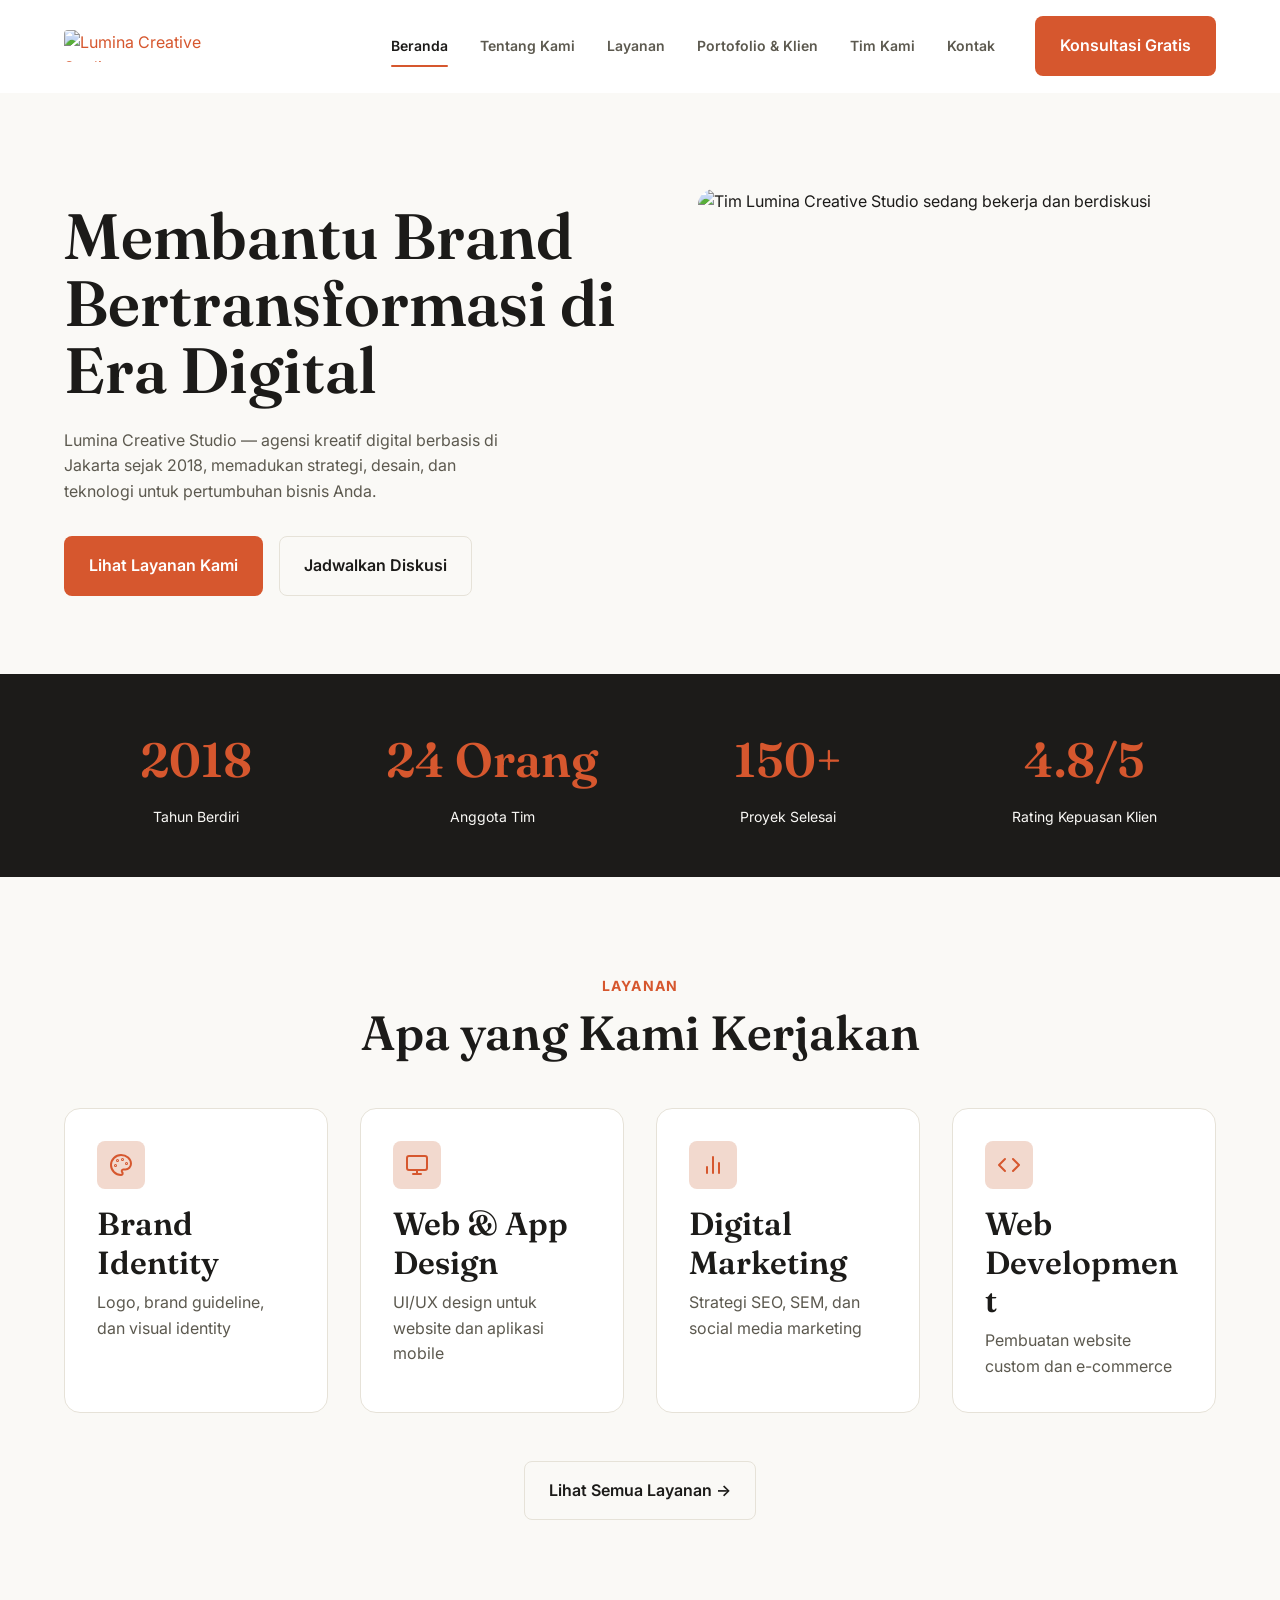
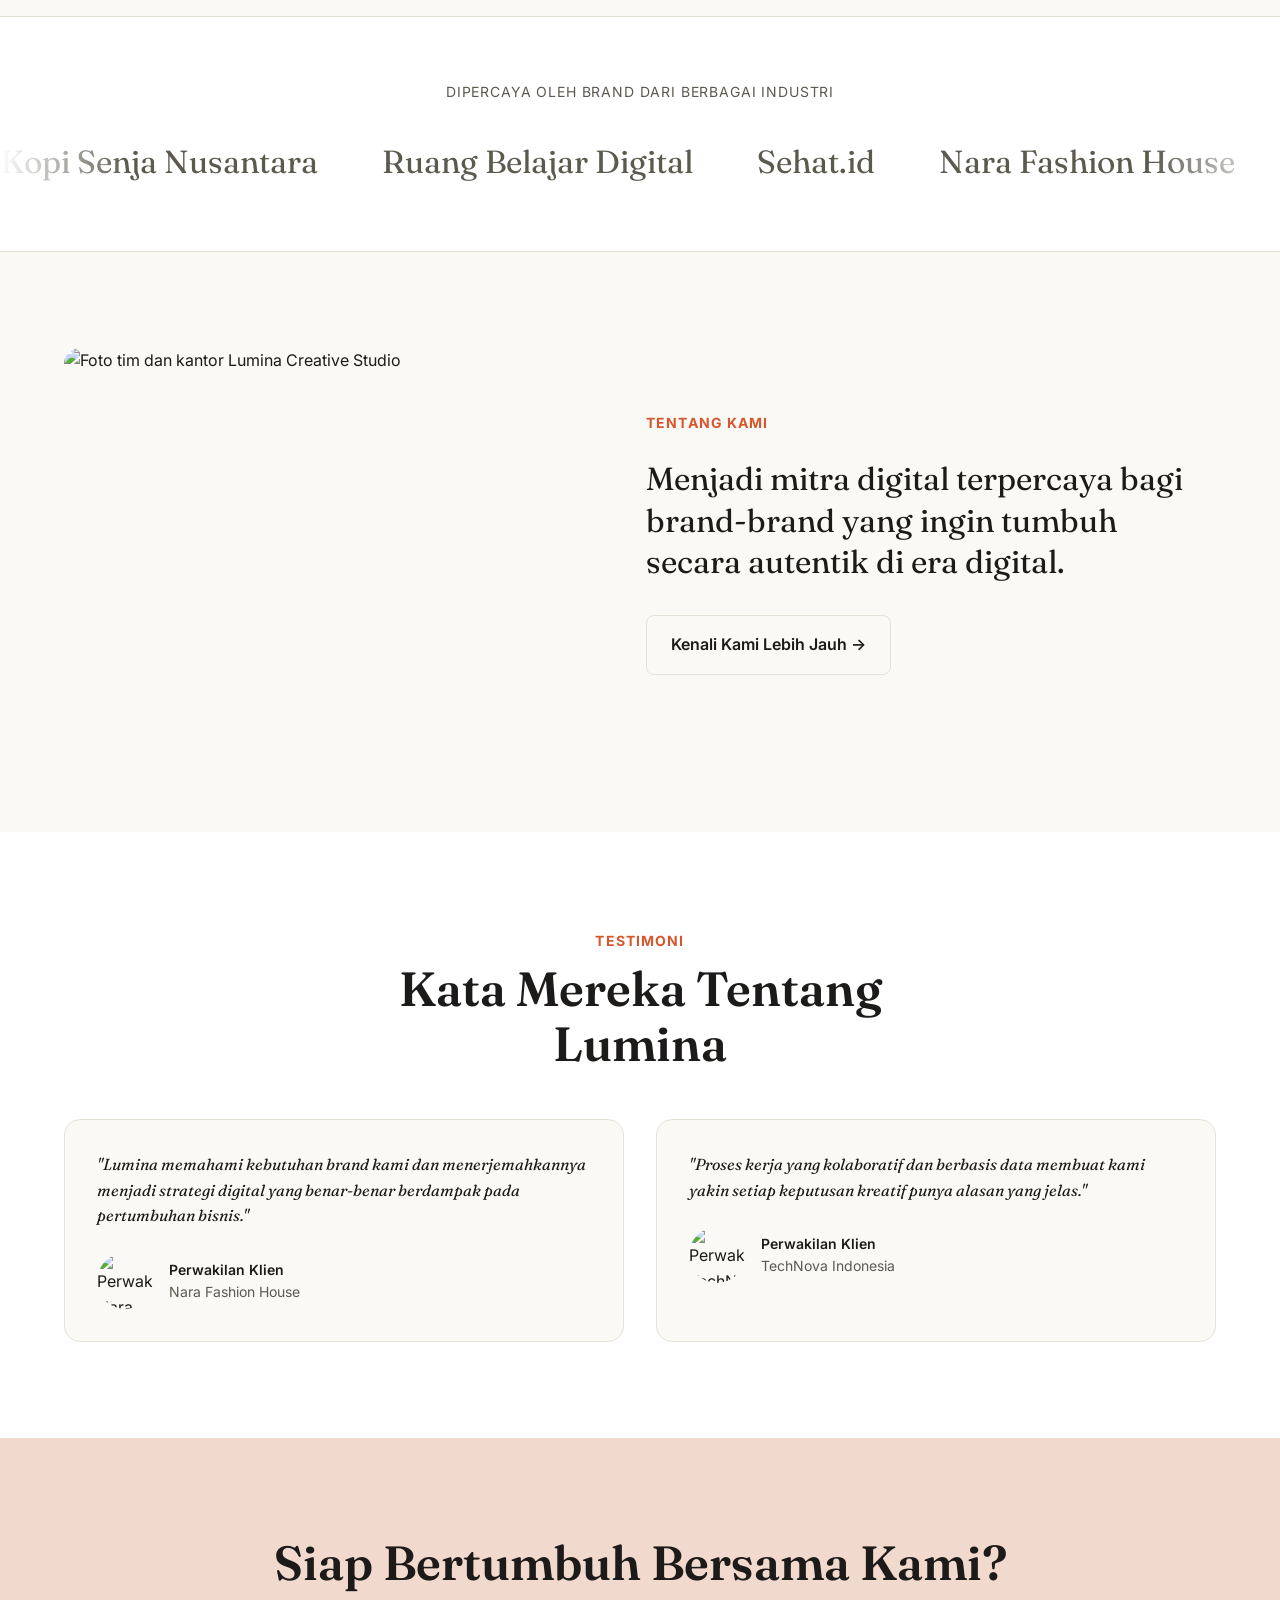
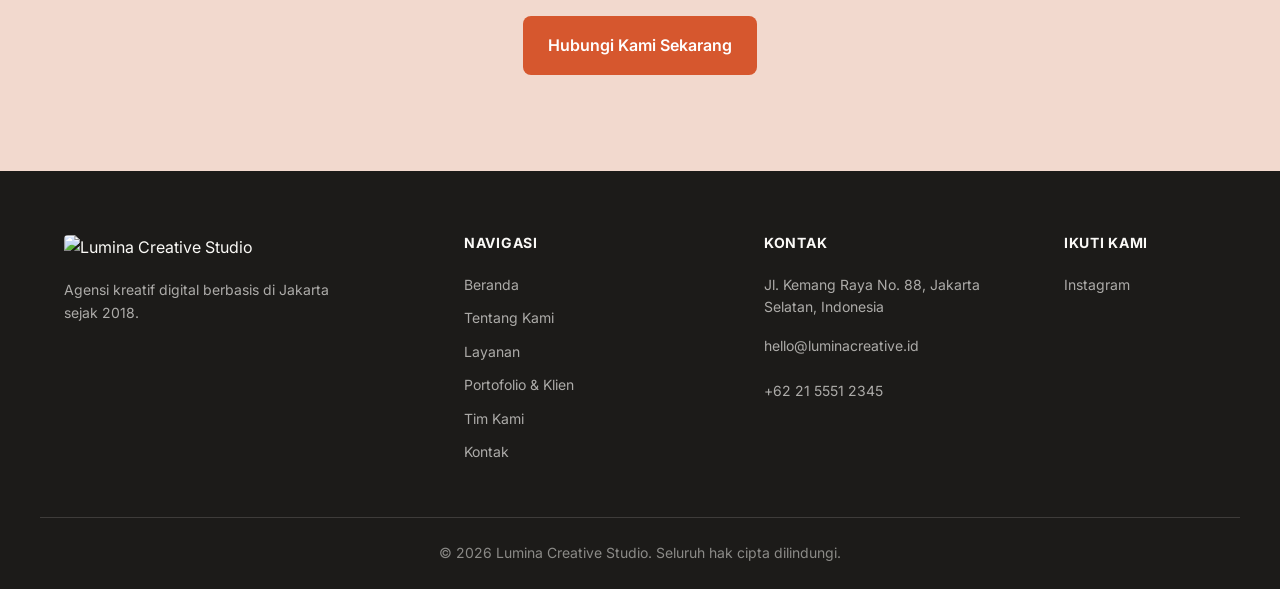
==== index.html @ 1ef1bc72 "feat: setup struktur project & foundation styling - Buat kerangka folder & file kosong sesuai spesif" ====
<!doctype html>
<html lang="id">
  <head>
    <meta charset="UTF-8" />
    <meta name="viewport" content="width=device-width, initial-scale=1.0" />
    <title>Lumina Creative Studio — Beranda</title>
    <meta
      name="description"
      content="Lumina Creative Studio — agensi kreatif digital berbasis di Jakarta sejak 2018, memadukan strategi, desain, dan teknologi untuk pertumbuhan bisnis Anda."
    />

    <!-- Open Graph untuk share sosial media -->
    <meta property="og:title" content="Lumina Creative Studio" />
    <meta
      property="og:description"
      content="Agensi kreatif digital berbasis di Jakarta sejak 2018."
    />
    <meta property="og:image" content="assets/images/og-cover.jpg" />

    <link rel="icon" href="assets/images/favicon.ico" />
    <link rel="preconnect" href="https://fonts.googleapis.com" />
    <link rel="preconnect" href="https://fonts.gstatic.com" crossorigin />
    <link
      href="https://fonts.googleapis.com/css2?family=Fraunces:opsz,wght@9..144,400;9..144,600;9..144,700&family=Inter:wght@400;500;600&display=swap"
      rel="stylesheet"
    />
    <link rel="stylesheet" href="assets/css/reset.css" />
    <link rel="stylesheet" href="assets/css/variables.css" />
    <link rel="stylesheet" href="assets/css/base.css" />
    <link rel="stylesheet" href="assets/css/layout.css" />
    <link rel="stylesheet" href="assets/css/components.css" />
    <link rel="stylesheet" href="assets/css/pages/home.css" />
  </head>
  <body>
    <!-- ============================================================
       1. NAVIGATION BAR
       ============================================================ -->
    <header class="navbar" id="navbar">
      <div class="container navbar__inner">
        <a href="index.html" class="navbar__logo">
          <img
            src="assets/images/logo/logo.svg"
            alt="Lumina Creative Studio"
            width="140"
            height="32"
          />
        </a>

        <button
          class="navbar__toggle"
          id="navToggle"
          aria-label="Buka menu navigasi"
          aria-expanded="false"
          aria-controls="navMenu"
        >
          <span></span><span></span><span></span>
        </button>

        <nav class="navbar__menu" id="navMenu">
          <a href="index.html" class="navbar__link navbar__link--active"
            >Beranda</a
          >
          <a href="tentang.html" class="navbar__link">Tentang Kami</a>
          <a href="layanan.html" class="navbar__link">Layanan</a>
          <a href="portofolio.html" class="navbar__link">Portofolio & Klien</a>
          <a href="tim.html" class="navbar__link">Tim Kami</a>
          <a href="kontak.html" class="navbar__link">Kontak</a>
          <a href="kontak.html" class="navbar__cta btn btn--primary"
            >Konsultasi Gratis</a
          >
        </nav>
      </div>
    </header>

    <main>
      <!-- ============================================================
         2. HERO SECTION
         ============================================================ -->
      <section class="hero">
        <div class="container hero__inner">
          <div class="hero__content" data-reveal>
            <h1 class="hero__headline">
              Membantu Brand Bertransformasi di Era Digital
            </h1>
            <p class="hero__subheadline">
              Lumina Creative Studio — agensi kreatif digital berbasis di
              Jakarta sejak 2018, memadukan strategi, desain, dan teknologi
              untuk pertumbuhan bisnis Anda.
            </p>
            <div class="hero__actions">
              <a href="layanan.html" class="btn btn--primary"
                >Lihat Layanan Kami</a
              >
              <a href="kontak.html" class="btn btn--secondary"
                >Jadwalkan Diskusi</a
              >
            </div>
          </div>
          <div class="hero__visual" data-reveal>
            <img
              src="https://placehold.co/640x520/1C1B19/FAF9F6?text=Tim+Lumina+Bekerja"
              alt="Tim Lumina Creative Studio sedang bekerja dan berdiskusi"
              width="640"
              height="520"
              loading="eager"
            />
          </div>
        </div>
      </section>

      <!-- ============================================================
         3. STATISTIK SINGKAT (TRUST BAR)
         ============================================================ -->
      <section class="trust-bar">
        <div class="container trust-bar__grid">
          <div class="stat-counter" data-reveal>
            <span class="stat-counter__number" data-count="2018" data-suffix=""
              >0</span
            >
            <span class="stat-counter__label">Tahun Berdiri</span>
          </div>
          <div class="stat-counter" data-reveal>
            <span
              class="stat-counter__number"
              data-count="24"
              data-suffix=" Orang"
              >0</span
            >
            <span class="stat-counter__label">Anggota Tim</span>
          </div>
          <div class="stat-counter" data-reveal>
            <span class="stat-counter__number" data-count="150" data-suffix="+"
              >0</span
            >
            <span class="stat-counter__label">Proyek Selesai</span>
          </div>
          <div class="stat-counter" data-reveal>
            <span class="stat-counter__number" data-count="4.8" data-suffix="/5"
              >0</span
            >
            <span class="stat-counter__label">Rating Kepuasan Klien</span>
          </div>
        </div>
      </section>

      <!-- ============================================================
         4. PREVIEW LAYANAN (3-4 LAYANAN UNGGULAN)
         ============================================================ -->
      <section class="services-preview">
        <div class="container">
          <div class="section-header section-header--center" data-reveal>
            <span class="section-header__eyebrow">Layanan</span>
            <h2 class="section-header__title">Apa yang Kami Kerjakan</h2>
          </div>

          <div class="grid services-preview__grid">
            <div class="card card--service col-span-3" data-reveal>
              <!-- Brand Identity -->
              <div class="card__icon" aria-hidden="true">
                <svg
                  width="24"
                  height="24"
                  viewBox="0 0 24 24"
                  fill="none"
                  stroke="currentColor"
                  stroke-width="2"
                  stroke-linecap="round"
                  stroke-linejoin="round"
                >
                  <circle cx="13.5" cy="6.5" r=".5"></circle>
                  <circle cx="17.5" cy="10.5" r=".5"></circle>
                  <circle cx="8.5" cy="7.5" r=".5"></circle>
                  <circle cx="6.5" cy="12.5" r=".5"></circle>
                  <path
                    d="M12 2C6.5 2 2 6.5 2 12s4.5 10 10 10c.926 0 1.648-.746 1.648-1.688 0-.437-.18-.835-.437-1.125-.29-.289-.438-.652-.438-1.125a1.64 1.64 0 0 1 1.668-1.668h1.996c3.051 0 5.555-2.503 5.555-5.554C21.965 6.012 17.461 2 12 2z"
                  ></path>
                </svg>
              </div>
              <h3 class="card__title">Brand Identity</h3>
              <p class="card__desc">
                Logo, brand guideline, dan visual identity
              </p>
            </div>
            <div class="card card--service col-span-3" data-reveal>
              <div class="card__icon" aria-hidden="true">
                <svg
                  width="24"
                  height="24"
                  viewBox="0 0 24 24"
                  fill="none"
                  stroke="currentColor"
                  stroke-width="2"
                  stroke-linecap="round"
                  stroke-linejoin="round"
                >
                  <rect x="2" y="3" width="20" height="14" rx="2"></rect>
                  <line x1="8" y1="21" x2="16" y2="21"></line>
                  <line x1="12" y1="17" x2="12" y2="21"></line>
                </svg>
              </div>

              <h3 class="card__title">Web & App Design</h3>
              <p class="card__desc">
                UI/UX design untuk website dan aplikasi mobile
              </p>
            </div>
            <div class="card card--service col-span-3" data-reveal>
              <div class="card__icon" aria-hidden="true">
                <svg
                  width="24"
                  height="24"
                  viewBox="0 0 24 24"
                  fill="none"
                  stroke="currentColor"
                  stroke-width="2"
                  stroke-linecap="round"
                  stroke-linejoin="round"
                >
                  <line x1="18" y1="20" x2="18" y2="10"></line>
                  <line x1="12" y1="20" x2="12" y2="4"></line>
                  <line x1="6" y1="20" x2="6" y2="14"></line>
                </svg>
              </div>
              <h3 class="card__title">Digital Marketing</h3>
              <p class="card__desc">
                Strategi SEO, SEM, dan social media marketing
              </p>
            </div>
            <div class="card card--service col-span-3" data-reveal>
              <div class="card__icon" aria-hidden="true">
                <svg
                  width="24"
                  height="24"
                  viewBox="0 0 24 24"
                  fill="none"
                  stroke="currentColor"
                  stroke-width="2"
                  stroke-linecap="round"
                  stroke-linejoin="round"
                >
                  <polyline points="16 18 22 12 16 6"></polyline>
                  <polyline points="8 6 2 12 8 18"></polyline>
                </svg>
              </div>
              <h3 class="card__title">Web Development</h3>
              <p class="card__desc">Pembuatan website custom dan e-commerce</p>
            </div>
          </div>

          <div class="services-preview__cta" data-reveal>
            <a href="layanan.html" class="btn btn--secondary"
              >Lihat Semua Layanan →</a
            >
          </div>
        </div>
      </section>

      <!-- ============================================================
         5. PREVIEW KLIEN (LOGO STRIP / MARQUEE)
         ============================================================ -->
      <section class="clients-strip">
        <div class="container">
          <p class="clients-strip__label" data-reveal>
            Dipercaya oleh brand dari berbagai industri
          </p>
        </div>
        <div class="marquee" data-reveal>
          <div class="marquee__track">
            <span class="marquee__item">Kopi Senja Nusantara</span>
            <span class="marquee__item">Ruang Belajar Digital</span>
            <span class="marquee__item">Sehat.id</span>
            <span class="marquee__item">Nara Fashion House</span>
            <span class="marquee__item">TechNova Indonesia</span>
            <!-- duplikasi untuk loop marquee tanpa jeda -->
            <span class="marquee__item" aria-hidden="true"
              >Kopi Senja Nusantara</span
            >
            <span class="marquee__item" aria-hidden="true"
              >Ruang Belajar Digital</span
            >
            <span class="marquee__item" aria-hidden="true">Sehat.id</span>
            <span class="marquee__item" aria-hidden="true"
              >Nara Fashion House</span
            >
            <span class="marquee__item" aria-hidden="true"
              >TechNova Indonesia</span
            >
          </div>
        </div>
      </section>

      <!-- ============================================================
         6. CUPLIKAN TENTANG KAMI
         ============================================================ -->
      <section class="about-snippet">
        <div class="container about-snippet__inner">
          <div class="about-snippet__visual" data-reveal>
            <img
              src="https://placehold.co/560x420/F2D9CE/1C1B19?text=Kantor+%26+Tim+Lumina"
              alt="Foto tim dan kantor Lumina Creative Studio"
              width="560"
              height="420"
              loading="lazy"
            />
          </div>
          <div class="about-snippet__content" data-reveal>
            <span class="section-header__eyebrow">Tentang Kami</span>
            <p class="about-snippet__text">
              Menjadi mitra digital terpercaya bagi brand-brand yang ingin
              tumbuh secara autentik di era digital.
            </p>
            <a href="tentang.html" class="btn btn--secondary"
              >Kenali Kami Lebih Jauh →</a
            >
          </div>
        </div>
      </section>

      <!-- ============================================================
         7. TESTIMONI SINGKAT
         ============================================================ -->
      <section class="testimonials">
        <div class="container">
          <div class="section-header section-header--center" data-reveal>
            <span class="section-header__eyebrow">Testimoni</span>
            <h2 class="section-header__title">Kata Mereka Tentang Lumina</h2>
          </div>

          <div class="testimonials__grid">
            <blockquote class="testimonial" data-reveal>
              <p class="testimonial__quote">
                "Lumina memahami kebutuhan brand kami dan menerjemahkannya
                menjadi strategi digital yang benar-benar berdampak pada
                pertumbuhan bisnis."
              </p>
              <footer class="testimonial__author">
                <img
                  src="https://placehold.co/56x56/1C1B19/FAF9F6?text=NF"
                  alt="Perwakilan Nara Fashion House"
                  width="56"
                  height="56"
                  loading="lazy"
                />
                <div>
                  <cite class="testimonial__name">Perwakilan Klien</cite>
                  <span class="testimonial__role">Nara Fashion House</span>
                </div>
              </footer>
            </blockquote>

            <blockquote class="testimonial" data-reveal>
              <p class="testimonial__quote">
                "Proses kerja yang kolaboratif dan berbasis data membuat kami
                yakin setiap keputusan kreatif punya alasan yang jelas."
              </p>
              <footer class="testimonial__author">
                <img
                  src="https://placehold.co/56x56/1C1B19/FAF9F6?text=TN"
                  alt="Perwakilan TechNova Indonesia"
                  width="56"
                  height="56"
                  loading="lazy"
                />
                <div>
                  <cite class="testimonial__name">Perwakilan Klien</cite>
                  <span class="testimonial__role">TechNova Indonesia</span>
                </div>
              </footer>
            </blockquote>
          </div>
        </div>
      </section>

      <!-- ============================================================
         8. CALL-TO-ACTION PENUTUP
         ============================================================ -->
      <section class="cta-banner">
        <div class="container cta-banner__inner" data-reveal>
          <h2 class="cta-banner__headline">Siap Bertumbuh Bersama Kami?</h2>
          <a href="kontak.html" class="btn btn--primary"
            >Hubungi Kami Sekarang</a
          >
        </div>
      </section>
    </main>

    <!-- ============================================================
       9. FOOTER
       ============================================================ -->
    <footer class="footer">
      <div class="container footer__grid">
        <div class="footer__brand">
          <img
            src="assets/images/logo/logo-white.svg"
            alt="Lumina Creative Studio"
            width="140"
          />
          <p>Agensi kreatif digital berbasis di Jakarta sejak 2018.</p>
        </div>

        <div class="footer__links">
          <h4>Navigasi</h4>
          <a href="index.html">Beranda</a>
          <a href="tentang.html">Tentang Kami</a>
          <a href="layanan.html">Layanan</a>
          <a href="portofolio.html">Portofolio & Klien</a>
          <a href="tim.html">Tim Kami</a>
          <a href="kontak.html">Kontak</a>
        </div>

        <div class="footer__contact">
          <h4>Kontak</h4>
          <p>Jl. Kemang Raya No. 88, Jakarta Selatan, Indonesia</p>
          <p>
            <a href="mailto:hello@luminacreative.id">hello@luminacreative.id</a>
          </p>
          <p><a href="tel:+622155512345">+62 21 5551 2345</a></p>
        </div>

        <div class="footer__social">
          <h4>Ikuti Kami</h4>
          <a
            href="https://instagram.com/luminacreative.id"
            target="_blank"
            rel="noopener"
            >Instagram</a
          >
        </div>
      </div>

      <div class="footer__bottom container">
        <p>
          &copy; <span id="year"></span> Lumina Creative Studio. Seluruh hak
          cipta dilindungi.
        </p>
      </div>
    </footer>

    <script src="assets/js/main.js" defer></script>
    <script src="assets/js/animations.js" defer></script>
  </body>
</html>
---- assets/css/variables.css ----
/* ==========================================================================
   VARIABLES.CSS
   Design Tokens — Lumina Creative Studio
   Sumber: 07-spesifikasi-teknis.md, bagian 2.3 (Design Tokens)
   Semua nilai desain terpusat di sini sebagai CSS Custom Properties,
   supaya tidak ada magic number tersebar di file lain.

   Catatan: nilai warna di bawah adalah usulan awal (tema terracotta/kreatif
   hangat). Sesuaikan lagi saat tahap desain visual jika ada brand guideline
   final dari klien.
   ========================================================================== */

:root {
  /* === COLOR === */
  --color-bg: #FAF9F6;
  --color-surface: #FFFFFF;
  --color-ink: #1C1B19;
  --color-ink-muted: #5C594F;
  --color-primary: #1C1B19;      /* aksen gelap utama */
  --color-accent: #D6572E;        /* aksen terracotta/oranye kreatif */
  --color-accent-soft: #F2D9CE;
  --color-border: #E6E2D8;

  /* === TYPOGRAPHY === */
  --font-display: 'Fraunces', serif;
  --font-body: 'Inter', sans-serif;
  --font-mono: 'IBM Plex Mono', monospace;

  --fs-h1: clamp(2.5rem, 5vw, 4.5rem);
  --fs-h2: clamp(2rem, 4vw, 3rem);
  --fs-h3: clamp(1.5rem, 3vw, 2rem);
  --fs-body: 1rem;
  --fs-small: 0.875rem;

  /* === SPACING (8px base scale) === */
  --space-1: 0.5rem;
  --space-2: 1rem;
  --space-3: 1.5rem;
  --space-4: 2rem;
  --space-5: 3rem;
  --space-6: 4rem;
  --space-7: 6rem;
  --space-8: 8rem;

  /* === LAYOUT === */
  --container-max: 1200px;
  --radius-sm: 4px;
  --radius-md: 8px;
  --radius-lg: 16px;

  /* === TRANSITION === */
  --ease: cubic-bezier(0.4, 0, 0.2, 1);
  --duration-fast: 150ms;
  --duration-base: 300ms;
}
---- assets/css/base.css ----
/* ==========================================================================
   BASE.CSS
   Typography & elemen dasar (body, h1-h6, a, dll)
   Semua nilai warna/font/spacing WAJIB lewat var(--nama-variabel) dari
   variables.css — tidak ada nilai hardcode di file ini.
   ========================================================================== */

/* === BODY === */
body {
  background-color: var(--color-bg);
  color: var(--color-ink);
  font-family: var(--font-body);
  font-size: var(--fs-body);
  font-weight: 400;
  line-height: 1.6;
}

/* === HEADINGS === */
h1,
h2,
h3,
h4,
h5,
h6 {
  font-family: var(--font-display);
  color: var(--color-ink);
  font-weight: 600;
  line-height: 1.2;
}

h1 {
  font-size: var(--fs-h1);
}

h2 {
  font-size: var(--fs-h2);
}

h3 {
  font-size: var(--fs-h3);
}

h4 {
  font-size: var(--fs-body);
  text-transform: uppercase;
  letter-spacing: 0.04em;
}

h5,
h6 {
  font-size: var(--fs-small);
}

/* === PARAGRAPH === */
p {
  font-family: var(--font-body);
  color: var(--color-ink-muted);
  font-size: var(--fs-body);
  line-height: 1.6;
}

p + p {
  margin-top: var(--space-2);
}

small {
  font-size: var(--fs-small);
  color: var(--color-ink-muted);
}

/* === LINKS === */
a {
  color: var(--color-accent);
  text-decoration: none;
  transition: color var(--duration-base) var(--ease);
}

a:hover {
  color: var(--color-ink);
}

/* === LISTS === */
ul,
ol {
  font-family: var(--font-body);
  color: var(--color-ink-muted);
  padding-left: var(--space-3);
}

ul {
  list-style: disc;
}

ol {
  list-style: decimal;
}

li + li {
  margin-top: var(--space-1);
}

/* === IMAGES === */
img {
  border-radius: var(--radius-sm);
}

/* === CODE / MONO (opsional, mengikuti --font-mono yang tersedia) === */
code,
pre,
kbd {
  font-family: var(--font-mono);
  font-size: var(--fs-small);
  background-color: var(--color-surface);
  border: 1px solid var(--color-border);
  border-radius: var(--radius-sm);
}

code,
kbd {
  padding: 0 var(--space-1);
}

pre {
  padding: var(--space-2);
  overflow-x: auto;
}

/* === HORIZONTAL RULE === */
hr {
  border: none;
  border-top: 1px solid var(--color-border);
  margin-block: var(--space-4);
}

/* === SELECTION === */
::selection {
  background-color: var(--color-accent-soft);
  color: var(--color-ink);
}

/* ==========================================================================
   AKSESIBILITAS
   Referensi: 07-spesifikasi-teknis.md, bagian 9
   ========================================================================== */

/* Fokus keyboard harus jelas terlihat — jangan pernah di-display:none-kan */
:focus-visible {
  outline: 2px solid var(--color-accent);
  outline-offset: 2px;
  border-radius: var(--radius-sm);
}

/* Hormati preferensi pengguna yang sensitif terhadap animasi/gerakan */
@media (prefers-reduced-motion: reduce) {
  *,
  *::before,
  *::after {
    animation-duration: 0.01ms !important;
    animation-iteration-count: 1 !important;
    transition-duration: 0.01ms !important;
    scroll-behavior: auto !important;
  }
}
---- assets/css/layout.css ----
/* ==========================================================================
   LAYOUT.CSS
   Container, Grid System (CSS Grid native, tanpa framework)
   Referensi: 07-spesifikasi-teknis.md — bagian 2.5 Layout System
   ========================================================================== */

/* --------------------------------------------------------------------------
   CONTAINER
   -------------------------------------------------------------------------- */
.container {
  width: 100%;
  max-width: var(--container-max);
  margin-inline: auto;
  padding-inline: var(--space-3);
}

/* --------------------------------------------------------------------------
   GRID SYSTEM
   12 kolom, gap dari design token --space-4
   -------------------------------------------------------------------------- */
.grid {
  display: grid;
  gap: var(--space-4);
  grid-template-columns: repeat(12, 1fr);
}

/* Util minimal untuk span kolom, dibuat manual (bukan dari framework utility) */
.col-span-1  { grid-column: span 1; }
.col-span-2  { grid-column: span 2; }
.col-span-3  { grid-column: span 3; }
.col-span-4  { grid-column: span 4; }
.col-span-5  { grid-column: span 5; }
.col-span-6  { grid-column: span 6; }
.col-span-7  { grid-column: span 7; }
.col-span-8  { grid-column: span 8; }
.col-span-9  { grid-column: span 9; }
.col-span-10 { grid-column: span 10; }
.col-span-11 { grid-column: span 11; }
.col-span-12 { grid-column: span 12; }

/* Stack di mobile (< 900px) — sesuai contoh spesifikasi 2.5 */
@media (max-width: 899px) {
  .col-span-4, .col-span-6 { grid-column: span 12; }
}

/* --------------------------------------------------------------------------
   BREAKPOINTS RESPONSIF (referensi — mobile-first)
   Base styles = mobile (< 600px)
   min-width: 600px  → Tablet kecil
   min-width: 900px  → Tablet besar / small desktop
   min-width: 1200px → Desktop
   min-width: 1440px → Large desktop
   -------------------------------------------------------------------------- */

/* --------------------------------------------------------------------------
   SECTION SPACING
   Jarak vertikal antar section, konsisten di seluruh halaman
   -------------------------------------------------------------------------- */
.section {
  padding-block: var(--space-6);
}

@media (min-width: 900px) {
  .section {
    padding-block: var(--space-7);
  }
}

.section--tight {
  padding-block: var(--space-4);
}

@media (min-width: 900px) {
  .section--tight {
    padding-block: var(--space-5);
  }
}

/* --------------------------------------------------------------------------
   FLEX UTILITIES DASAR (native, minimal — untuk kebutuhan komponen)
   -------------------------------------------------------------------------- */
.flex {
  display: flex;
}

.flex--between {
  display: flex;
  align-items: center;
  justify-content: space-between;
}

.flex--center {
  display: flex;
  align-items: center;
  justify-content: center;
}

.flex--wrap {
  flex-wrap: wrap;
}

.flex--gap-1 { gap: var(--space-1); }
.flex--gap-2 { gap: var(--space-2); }
.flex--gap-3 { gap: var(--space-3); }
---- assets/css/components.css ----
/* ==========================================================================
   COMPONENTS.CSS
   Komponen reusable: Navbar, Footer, Button, Card, Section Header
   Referensi: 07-spesifikasi-teknis.md — bagian 3.2, 3.3, 4
   Metodologi: BEM (Block Element Modifier)
   ========================================================================== */

/* ==========================================================================
   1. NAVBAR
   ========================================================================== */
.navbar {
  position: sticky;
  top: 0;
  z-index: 100;
  width: 100%;
  background-color: var(--color-surface);
  border-bottom: 1px solid transparent;
  transition: background-color var(--duration-base) var(--ease),
              border-color var(--duration-base) var(--ease),
              box-shadow var(--duration-base) var(--ease);
}

/* State: navbar berubah style saat discroll (dikendalikan main.js) */
.navbar--scrolled {
  border-bottom-color: var(--color-border);
  box-shadow: 0 2px 12px rgba(28, 27, 25, 0.06);
}

.navbar__inner {
  display: flex;
  align-items: center;
  justify-content: space-between;
  padding-block: var(--space-2);
  min-height: 72px;
}

.navbar__logo {
  display: inline-flex;
  align-items: center;
  flex-shrink: 0;
}

.navbar__logo img {
  display: block;
  height: 32px;
  width: auto;
}

/* Hamburger toggle button — hanya tampil di mobile/tablet (< 900px) */
.navbar__toggle {
  display: flex;
  flex-direction: column;
  justify-content: center;
  align-items: center;
  gap: 5px;
  width: 44px;
  height: 44px;
  padding: 0;
  background: transparent;
  border: none;
  cursor: pointer;
  z-index: 110;
}

.navbar__toggle span {
  display: block;
  width: 24px;
  height: 2px;
  background-color: var(--color-ink);
  border-radius: 2px;
  transition: transform var(--duration-base) var(--ease),
              opacity var(--duration-base) var(--ease);
}

/* Animasi hamburger → X saat menu terbuka */
.navbar__toggle[aria-expanded="true"] span:nth-child(1) {
  transform: translateY(7px) rotate(45deg);
}
.navbar__toggle[aria-expanded="true"] span:nth-child(2) {
  opacity: 0;
}
.navbar__toggle[aria-expanded="true"] span:nth-child(3) {
  transform: translateY(-7px) rotate(-45deg);
}

/* Menu navigasi */
.navbar__menu {
  display: flex;
  align-items: center;
  gap: var(--space-4);
}

.navbar__link {
  position: relative;
  font-family: var(--font-body);
  font-size: var(--fs-small);
  font-weight: 600;
  color: var(--color-ink-muted);
  text-decoration: none;
  padding-block: var(--space-1);
  transition: color var(--duration-fast) var(--ease);
}

.navbar__link:hover,
.navbar__link:focus-visible {
  color: var(--color-ink);
}

.navbar__link--active {
  color: var(--color-ink);
}

.navbar__link--active::after {
  content: "";
  position: absolute;
  left: 0;
  right: 0;
  bottom: -2px;
  height: 2px;
  background-color: var(--color-accent);
  border-radius: 2px;
}

.navbar__cta {
  margin-left: var(--space-1);
  white-space: nowrap;
}

/* --------------------------------------------------------------------------
   Navbar — Responsif (mobile-first)
   Base (mobile, < 900px): menu disembunyikan, jadi off-canvas/dropdown
   min-width 900px: menu tampil horizontal seperti biasa
   -------------------------------------------------------------------------- */
@media (max-width: 899px) {
  .navbar__toggle {
    display: flex;
  }

  .navbar__menu {
    position: absolute;
    top: 100%;
    left: 0;
    right: 0;
    flex-direction: column;
    align-items: stretch;
    gap: 0;
    background-color: var(--color-surface);
    border-bottom: 1px solid var(--color-border);
    box-shadow: 0 8px 16px rgba(28, 27, 25, 0.08);

    /* Tersembunyi secara default di mobile */
    max-height: 0;
    overflow: hidden;
    opacity: 0;
    visibility: hidden;
    transition: max-height var(--duration-base) var(--ease),
                opacity var(--duration-base) var(--ease),
                visibility var(--duration-base) var(--ease);
  }

  /* Class ditambahkan via JS (main.js) saat toggle diklik */
  .navbar__menu--open {
    max-height: 100vh;
    opacity: 1;
    visibility: visible;
  }

  .navbar__link {
    padding: var(--space-2) var(--space-3);
    border-bottom: 1px solid var(--color-border);
  }

  .navbar__link--active::after {
    display: none;
  }

  .navbar__cta {
    margin: var(--space-2) var(--space-3);
    justify-content: center;
  }
}

@media (min-width: 900px) {
  .navbar__toggle {
    display: none;
  }

  .navbar__menu {
    position: static;
    flex-direction: row;
    max-height: none;
    opacity: 1;
    visibility: visible;
    background-color: transparent;
    border: none;
    box-shadow: none;
  }
}

/* ==========================================================================
   2. FOOTER
   ========================================================================== */
.footer {
  background-color: var(--color-ink);
  color: var(--color-bg);
  padding-block: var(--space-6) var(--space-3);
}

.footer__grid {
  display: grid;
  grid-template-columns: repeat(12, 1fr);
  gap: var(--space-5);
  padding-bottom: var(--space-5);
}

.footer__brand {
  grid-column: span 12;
}

.footer__brand img {
  height: 28px;
  width: auto;
  margin-bottom: var(--space-2);
}

.footer__brand p {
  color: rgba(250, 249, 246, 0.65);
  font-size: var(--fs-small);
  max-width: 32ch;
}

.footer__links,
.footer__contact,
.footer__social {
  grid-column: span 6;
}

.footer__links h4,
.footer__contact h4,
.footer__social h4 {
  font-family: var(--font-body);
  font-size: var(--fs-small);
  font-weight: 700;
  text-transform: uppercase;
  letter-spacing: 0.05em;
  color: var(--color-bg);
  margin-bottom: var(--space-2);
}

.footer__links a,
.footer__contact a,
.footer__social a {
  display: block;
  color: rgba(250, 249, 246, 0.65);
  text-decoration: none;
  font-size: var(--fs-small);
  padding-block: 0.35rem;
  transition: color var(--duration-fast) var(--ease);
}

.footer__links a:hover,
.footer__contact a:hover,
.footer__social a:hover {
  color: var(--color-bg);
}

.footer__contact p {
  color: rgba(250, 249, 246, 0.65);
  font-size: var(--fs-small);
  margin: 0;
  padding-block: 0.35rem;
}

.footer__bottom {
  border-top: 1px solid rgba(250, 249, 246, 0.15);
  padding-top: var(--space-3);
}

.footer__bottom p {
  font-size: var(--fs-small);
  color: rgba(250, 249, 246, 0.5);
  margin: 0;
  text-align: center;
}

/* --------------------------------------------------------------------------
   Footer — Responsif
   -------------------------------------------------------------------------- */
@media (min-width: 600px) {
  .footer__links,
  .footer__contact,
  .footer__social {
    grid-column: span 4;
  }
}

@media (min-width: 900px) {
  .footer__brand {
    grid-column: span 4;
  }

  .footer__links {
    grid-column: span 3;
  }

  .footer__contact {
    grid-column: span 3;
  }

  .footer__social {
    grid-column: span 2;
  }
}

/* ==========================================================================
   3. BUTTON
   Baseline disalin dari 07-spesifikasi-teknis.md bagian 4 (tidak diubah
   struktur class-nya), ditambah state focus-visible untuk aksesibilitas.
   ========================================================================== */
.btn {
  display: inline-flex;
  align-items: center;
  justify-content: center;
  gap: var(--space-1);
  padding: var(--space-2) var(--space-3);
  border-radius: var(--radius-md);
  font-family: var(--font-body);
  font-weight: 600;
  font-size: var(--fs-body);
  text-decoration: none;
  border: 1px solid transparent;
  cursor: pointer;
  transition: background-color var(--duration-base) var(--ease),
              transform var(--duration-fast) var(--ease);
}

.btn:focus-visible {
  outline: 2px solid var(--color-accent);
  outline-offset: 2px;
}

.btn--primary {
  background-color: var(--color-accent);
  color: #fff;
}
.btn--primary:hover {
  background-color: #b8481f;
  transform: translateY(-2px);
}

.btn--secondary {
  background-color: transparent;
  color: var(--color-ink);
  border-color: var(--color-border);
}
.btn--secondary:hover {
  background-color: var(--color-surface);
}

/* Varian untuk tombol di atas latar gelap (mis. footer/hero gelap) */
.btn--secondary-inverse {
  background-color: transparent;
  color: var(--color-bg);
  border-color: rgba(250, 249, 246, 0.3);
}
.btn--secondary-inverse:hover {
  background-color: rgba(250, 249, 246, 0.08);
}

/* ==========================================================================
   4. SECTION HEADER
   Dipakai di semua halaman: eyebrow + judul + deskripsi
   ========================================================================== */
.section-header {
  max-width: 640px;
  margin-bottom: var(--space-5);
}

.section-header--center {
  margin-inline: auto;
  text-align: center;
}

.section-header__eyebrow {
  display: inline-block;
  font-family: var(--font-body);
  font-size: var(--fs-small);
  font-weight: 700;
  text-transform: uppercase;
  letter-spacing: 0.08em;
  color: var(--color-accent);
  margin-bottom: var(--space-1);
}

.section-header__title {
  font-family: var(--font-display);
  font-size: var(--fs-h2);
  line-height: 1.15;
  color: var(--color-ink);
  margin-bottom: var(--space-2);
}

.section-header__desc {
  font-family: var(--font-body);
  font-size: var(--fs-body);
  color: var(--color-ink-muted);
  line-height: 1.6;
}

/* ==========================================================================
   5. CARD (base)
   Siap dipakai turunan: .card--service, .card--team, .card--portfolio
   ========================================================================== */
.card {
  display: flex;
  flex-direction: column;
  background-color: var(--color-surface);
  border: 1px solid var(--color-border);
  border-radius: var(--radius-lg);
  padding: var(--space-4);
  transition: transform var(--duration-base) var(--ease),
              box-shadow var(--duration-base) var(--ease),
              border-color var(--duration-base) var(--ease);
}

.card:hover {
  transform: translateY(-4px);
  box-shadow: 0 12px 24px rgba(28, 27, 25, 0.08);
  border-color: var(--color-border);
}

.card__icon {
  display: inline-flex;
  align-items: center;
  justify-content: center;
  width: 48px;
  height: 48px;
  border-radius: var(--radius-md);
  background-color: var(--color-accent-soft);
  color: var(--color-accent);
  margin-bottom: var(--space-2);
}

.card__title {
  font-family: var(--font-display);
  font-size: var(--fs-h3);
  color: var(--color-ink);
  margin-bottom: var(--space-1);
}

.card__desc {
  font-family: var(--font-body);
  font-size: var(--fs-body);
  color: var(--color-ink-muted);
  line-height: 1.6;
  flex-grow: 1;
}

.card__link {
  display: inline-flex;
  align-items: center;
  gap: 0.35rem;
  margin-top: var(--space-2);
  font-family: var(--font-body);
  font-weight: 600;
  font-size: var(--fs-small);
  color: var(--color-ink);
  text-decoration: none;
}

.card__link:hover {
  color: var(--color-accent);
}
---- assets/css/pages/home.css ----
/* ============================================================
   HOME.CSS — Style khusus halaman Beranda (index.html)
   Referensi: 01-beranda.md
   Catatan: komponen reusable (navbar, footer, .btn, .card,
   .stat-counter, .section-header, .testimonial, .marquee)
   didefinisikan di components.css. File ini HANYA berisi
   layout & style yang spesifik untuk susunan section Beranda.
   ============================================================ */

/* ------------------------------------------------------------
   SCROLL-REVEAL STATE
   Dipakai oleh animations.js (IntersectionObserver) di halaman
   yang butuh animasi scroll-reveal (Beranda, Tentang, Portofolio).
   Belum ada di base.css resmi, jadi didefinisikan di sini karena
   scope-nya terbatas pada halaman yang men-load animations.js.
   ------------------------------------------------------------ */
[data-reveal] {
  opacity: 0;
  transform: translateY(24px);
  transition: opacity var(--duration-base) var(--ease),
              transform var(--duration-base) var(--ease);
}

[data-reveal].is-visible {
  opacity: 1;
  transform: translateY(0);
}

@media (prefers-reduced-motion: reduce) {
  [data-reveal] {
    opacity: 1;
    transform: none;
    transition: none;
  }
}

/* ------------------------------------------------------------
   KOMPONEN BELUM ADA DI components.css RESMI
   .stat-counter, .testimonial, .marquee dipakai juga di halaman
   lain (Tentang Kami, Portofolio) menurut tabel komponen di
   07-spesifikasi-teknis.md bagian 4, jadi idealnya pindah ke
   components.css saat halaman tersebut dibangun. Untuk saat ini
   didefinisikan di sini agar Beranda tetap berfungsi.
   ------------------------------------------------------------ */
.stat-counter {
  display: flex;
  flex-direction: column;
  align-items: center;
  gap: var(--space-1);
}

.stat-counter__number {
  font-family: var(--font-display);
  font-size: var(--fs-h2);
  font-weight: 600;
  color: var(--color-ink);
}

.stat-counter__label {
  font-family: var(--font-body);
  font-size: var(--fs-small);
  color: var(--color-ink-muted);
}

.testimonial {
  background-color: var(--color-bg);
  border: 1px solid var(--color-border);
  border-radius: var(--radius-lg);
  padding: var(--space-4);
}

.testimonial__quote {
  font-family: var(--font-display);
  font-size: var(--fs-body);
  font-style: italic;
  color: var(--color-ink);
  line-height: 1.6;
  margin-bottom: var(--space-3);
}

.testimonial__author {
  display: flex;
  align-items: center;
  gap: var(--space-2);
}

.testimonial__author img {
  border-radius: 50%;
}

.testimonial__name {
  display: block;
  font-family: var(--font-body);
  font-style: normal;
  font-weight: 600;
  font-size: var(--fs-small);
  color: var(--color-ink);
}

.testimonial__role {
  display: block;
  font-family: var(--font-body);
  font-size: var(--fs-small);
  color: var(--color-ink-muted);
}

/* ------------------------------------------------------------
   2. HERO SECTION
   ------------------------------------------------------------ */
.hero {
  padding-block: var(--space-7) var(--space-6);
  background-color: var(--color-bg);
}

.hero__inner {
  display: grid;
  grid-template-columns: 1fr;
  gap: var(--space-5);
  align-items: center;
}

.hero__headline {
  font-family: var(--font-display);
  font-size: var(--fs-h1);
  line-height: 1.05;
  color: var(--color-ink);
  margin-bottom: var(--space-3);
}

.hero__subheadline {
  font-size: var(--fs-body);
  color: var(--color-ink-muted);
  max-width: 46ch;
  margin-bottom: var(--space-4);
}

.hero__actions {
  display: flex;
  flex-wrap: wrap;
  gap: var(--space-2);
}

.hero__visual img {
  width: 100%;
  height: auto;
  border-radius: var(--radius-lg);
  display: block;
}

@media (min-width: 900px) {
  .hero__inner {
    grid-template-columns: 1.1fr 1fr;
    gap: var(--space-6);
  }
}

/* ------------------------------------------------------------
   3. STATISTIK SINGKAT (TRUST BAR)
   ------------------------------------------------------------ */
.trust-bar {
  padding-block: var(--space-5);
  background-color: var(--color-ink);
}

.trust-bar__grid {
  display: grid;
  grid-template-columns: repeat(2, 1fr);
  gap: var(--space-4);
  text-align: center;
}

.trust-bar .stat-counter__number {
  color: var(--color-accent);
}

.trust-bar .stat-counter__label {
  color: var(--color-bg);
}

@media (min-width: 600px) {
  .trust-bar__grid {
    grid-template-columns: repeat(4, 1fr);
  }
}

/* ------------------------------------------------------------
   4. PREVIEW LAYANAN
   ------------------------------------------------------------ */
.services-preview {
  padding-block: var(--space-7);
}

.services-preview__grid {
  margin-top: var(--space-5);
}

.services-preview__cta {
  display: flex;
  justify-content: center;
  margin-top: var(--space-5);
}

/* ------------------------------------------------------------
   5. PREVIEW KLIEN (LOGO STRIP / MARQUEE)
   ------------------------------------------------------------ */
.clients-strip {
  padding-block: var(--space-6);
  background-color: var(--color-surface);
  border-block: 1px solid var(--color-border);
  overflow: hidden;
}

.clients-strip__label {
  text-align: center;
  font-size: var(--fs-small);
  letter-spacing: 0.06em;
  text-transform: uppercase;
  color: var(--color-ink-muted);
  margin-bottom: var(--space-4);
}

.marquee {
  width: 100%;
  overflow: hidden;
  -webkit-mask-image: linear-gradient(90deg, transparent, #000 10%, #000 90%, transparent);
  mask-image: linear-gradient(90deg, transparent, #000 10%, #000 90%, transparent);
}

.marquee__track {
  display: flex;
  width: max-content;
  gap: var(--space-6);
  animation: marquee-scroll 24s linear infinite;
}

.marquee__item {
  flex: 0 0 auto;
  font-family: var(--font-display);
  font-size: var(--fs-h3);
  color: var(--color-ink-muted);
  white-space: nowrap;
}

@keyframes marquee-scroll {
  from { transform: translateX(0); }
  to   { transform: translateX(-50%); }
}

@media (prefers-reduced-motion: reduce) {
  .marquee__track {
    animation: none;
  }
  .marquee {
    overflow-x: auto;
  }
}

/* ------------------------------------------------------------
   6. CUPLIKAN TENTANG KAMI
   ------------------------------------------------------------ */
.about-snippet {
  padding-block: var(--space-7);
}

.about-snippet__inner {
  display: grid;
  grid-template-columns: 1fr;
  gap: var(--space-5);
  align-items: center;
}

.about-snippet__visual img {
  width: 100%;
  height: auto;
  border-radius: var(--radius-lg);
  display: block;
}

.about-snippet__text {
  font-family: var(--font-display);
  font-size: var(--fs-h3);
  color: var(--color-ink);
  line-height: 1.3;
  margin-block: var(--space-2) var(--space-4);
}

@media (min-width: 900px) {
  .about-snippet__inner {
    grid-template-columns: 1fr 1.1fr;
    gap: var(--space-6);
  }
}

/* ------------------------------------------------------------
   7. TESTIMONI SINGKAT
   ------------------------------------------------------------ */
.testimonials {
  padding-block: var(--space-7);
  background-color: var(--color-surface);
}

.testimonials__grid {
  display: grid;
  grid-template-columns: 1fr;
  gap: var(--space-4);
  margin-top: var(--space-5);
}

@media (min-width: 900px) {
  .testimonials__grid {
    grid-template-columns: 1fr 1fr;
  }
}

/* ------------------------------------------------------------
   8. CALL-TO-ACTION PENUTUP
   ------------------------------------------------------------ */
.cta-banner {
  padding-block: var(--space-7);
  background-color: var(--color-accent-soft);
}

.cta-banner__inner {
  text-align: center;
  display: flex;
  flex-direction: column;
  align-items: center;
  gap: var(--space-3);
}

.cta-banner__headline {
  font-family: var(--font-display);
  font-size: var(--fs-h2);
  color: var(--color-ink);
}
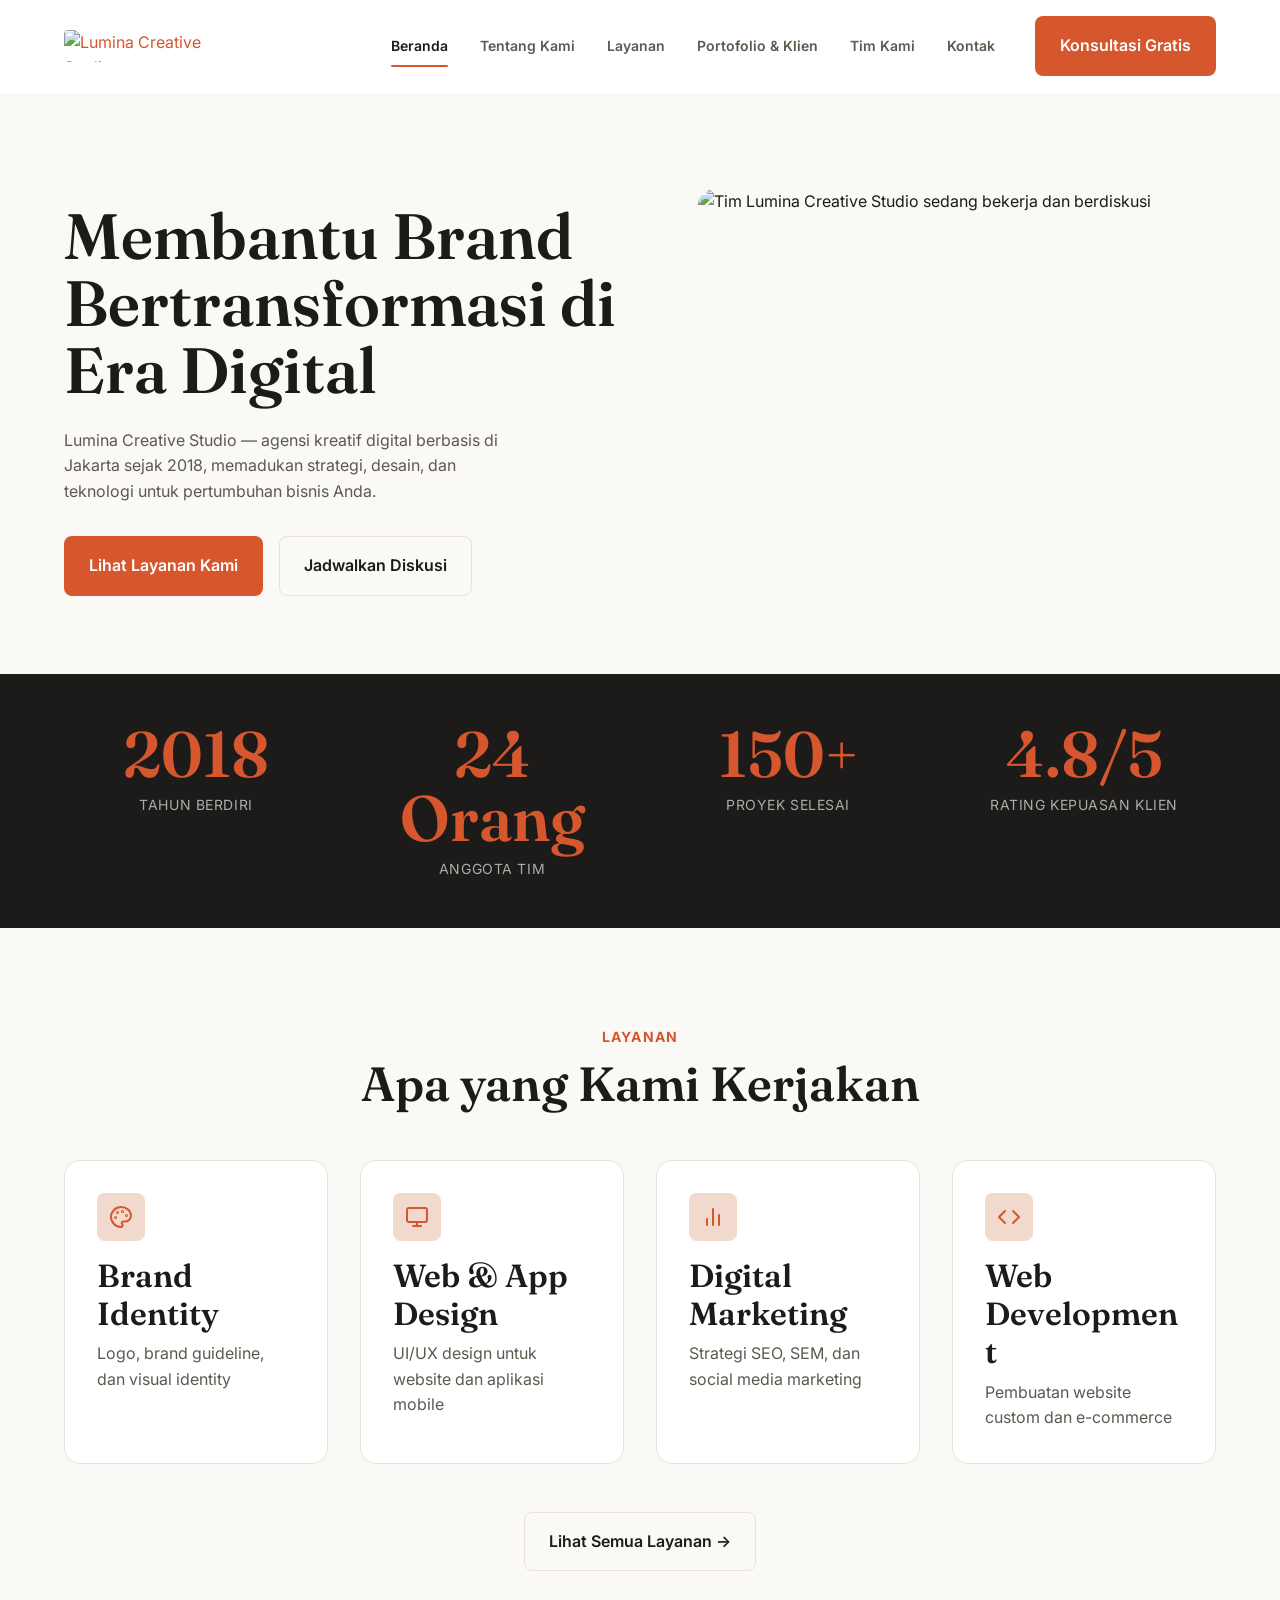
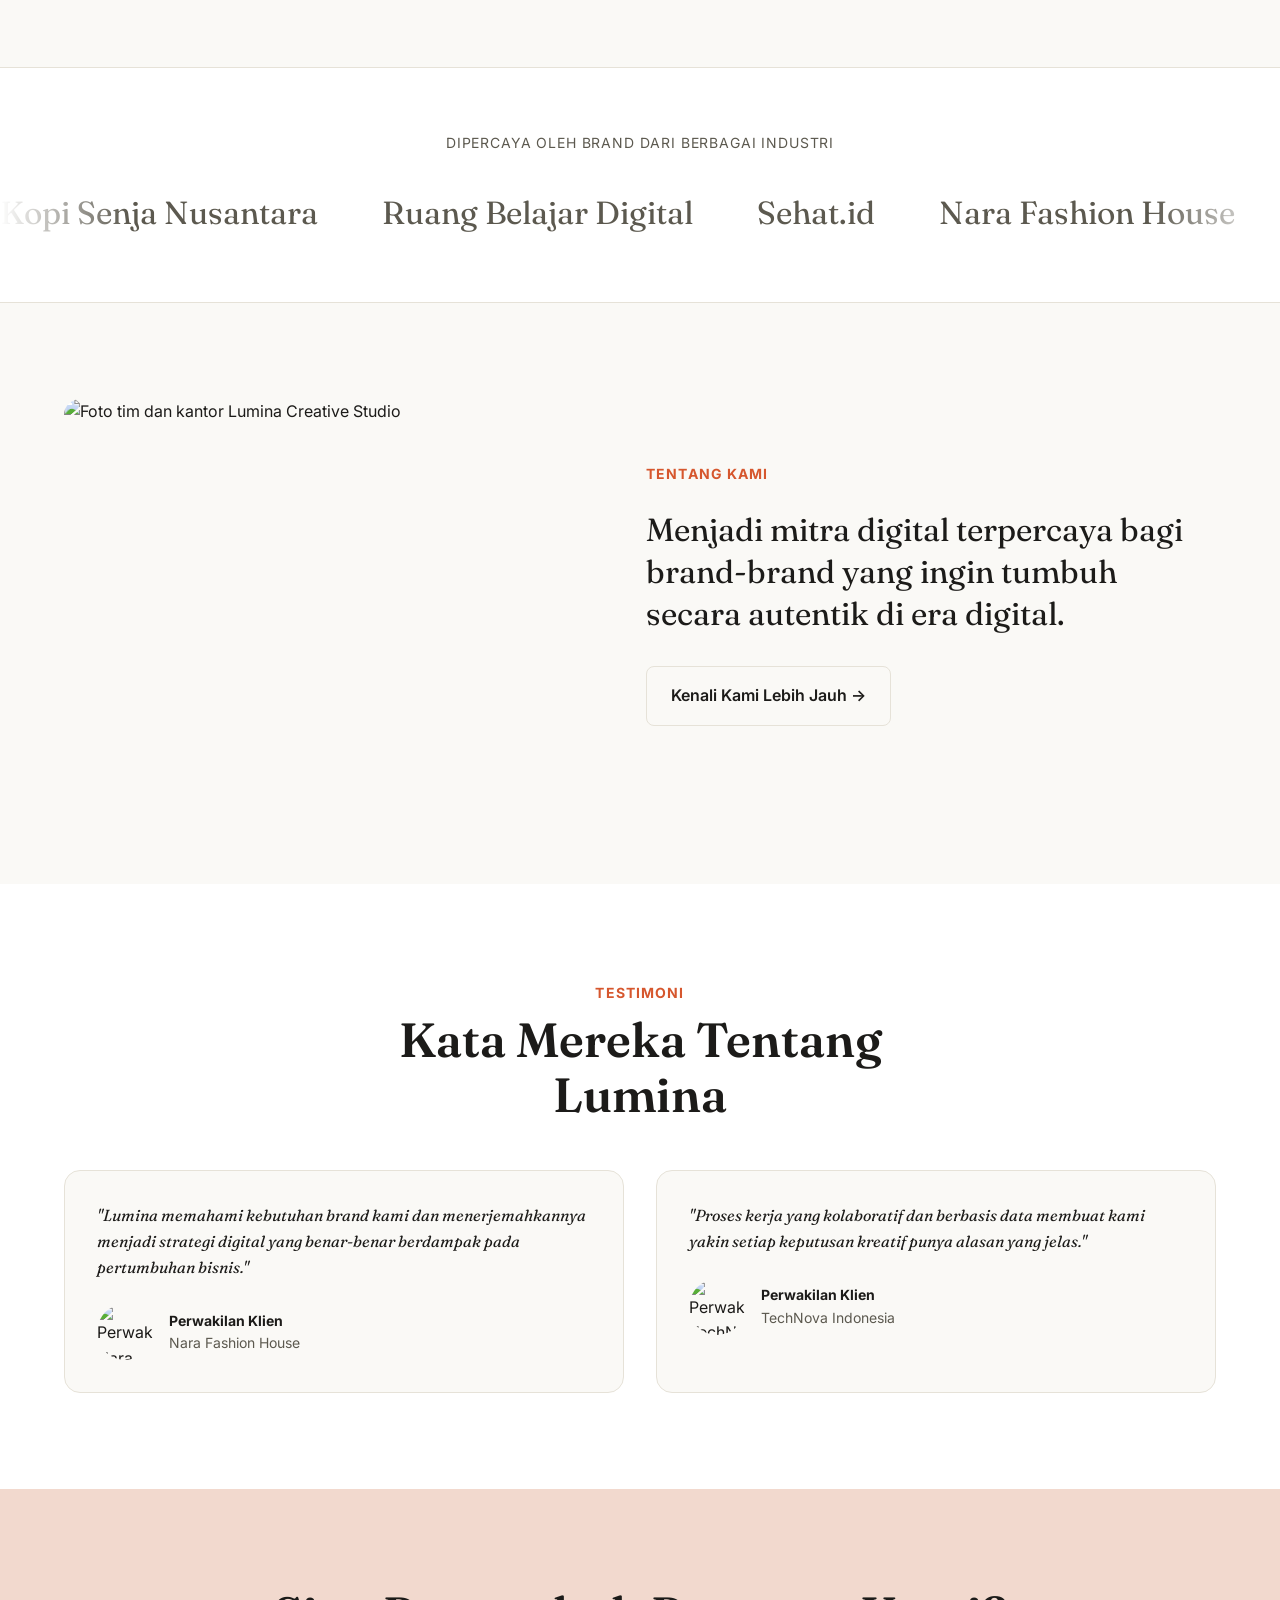
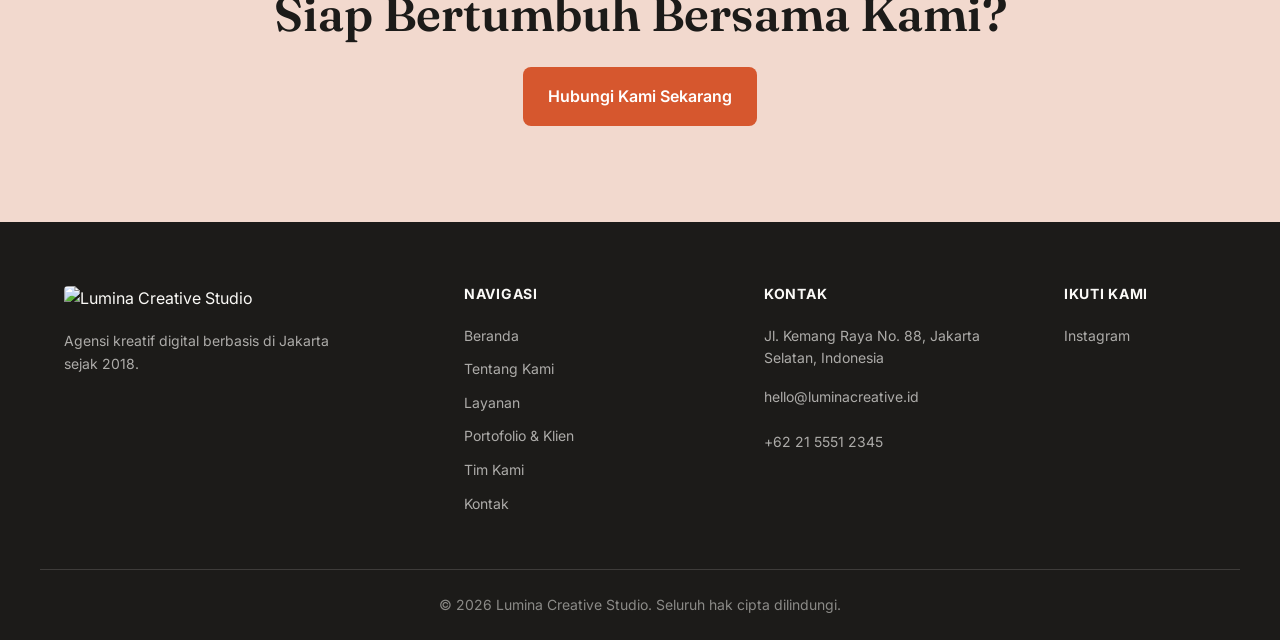
==== commit c52de504: "fix: konsolidasi komponen reusable & perbaiki bug data-reveal Step 4 sempat mendefinisikan ulang .st" ====
--- a/index.html
+++ b/index.html
@@ -113,13 +113,19 @@
          ============================================================ -->
       <section class="trust-bar">
         <div class="container trust-bar__grid">
-          <div class="stat-counter" data-reveal>
+          <div
+            class="stat-counter stat-counter--inverse stat-counter--accent"
+            data-reveal
+          >
             <span class="stat-counter__number" data-count="2018" data-suffix=""
               >0</span
             >
             <span class="stat-counter__label">Tahun Berdiri</span>
           </div>
-          <div class="stat-counter" data-reveal>
+          <div
+            class="stat-counter stat-counter--inverse stat-counter--accent"
+            data-reveal
+          >
             <span
               class="stat-counter__number"
               data-count="24"
@@ -128,13 +134,19 @@
             >
             <span class="stat-counter__label">Anggota Tim</span>
           </div>
-          <div class="stat-counter" data-reveal>
+          <div
+            class="stat-counter stat-counter--inverse stat-counter--accent"
+            data-reveal
+          >
             <span class="stat-counter__number" data-count="150" data-suffix="+"
               >0</span
             >
             <span class="stat-counter__label">Proyek Selesai</span>
           </div>
-          <div class="stat-counter" data-reveal>
+          <div
+            class="stat-counter stat-counter--inverse stat-counter--accent"
+            data-reveal
+          >
             <span class="stat-counter__number" data-count="4.8" data-suffix="/5"
               >0</span
             >
--- a/assets/css/components.css
+++ b/assets/css/components.css
@@ -470,4 +470,203 @@
 
 .card__link:hover {
   color: var(--color-accent);
+}
+
+/* ==========================================================================
+   6. PAGE HEADER
+   Dipakai di semua halaman selain Beranda (Tentang, Layanan, Portofolio,
+   Tim, Kontak) — breadcrumb + judul + sub-judul opsional.
+   ========================================================================== */
+.page-header {
+  padding-top: var(--space-5);
+  padding-bottom: var(--space-4);
+}
+
+.breadcrumb {
+  display: flex;
+  align-items: center;
+  gap: var(--space-1);
+  font-size: var(--fs-small);
+  color: var(--color-ink-muted);
+  margin-bottom: var(--space-2);
+}
+
+.breadcrumb a {
+  color: var(--color-ink-muted);
+}
+
+.breadcrumb a:hover {
+  color: var(--color-accent);
+}
+
+.breadcrumb [aria-current="page"] {
+  color: var(--color-ink);
+  font-weight: 600;
+}
+
+.page-header__title {
+  margin-bottom: var(--space-1);
+}
+
+.page-header__subtitle {
+  font-family: var(--font-body);
+  font-size: var(--fs-body);
+  color: var(--color-ink-muted);
+  max-width: 60ch;
+}
+
+.page-header__banner img {
+  width: 100%;
+  height: auto;
+  border-radius: 0;
+  object-fit: cover;
+  max-height: 420px;
+}
+
+/* ==========================================================================
+   7. CTA BANNER
+   Dipakai di semua halaman selain Beranda sebagai penutup section.
+   (Beranda punya markup CTA sendiri di home.css karena strukturnya
+   sedikit berbeda — headline lebih besar, tanpa card wrapper.)
+   ========================================================================== */
+.cta-banner {
+  background-color: var(--color-accent-soft);
+}
+
+.cta-banner__inner {
+  display: flex;
+  flex-direction: column;
+  align-items: center;
+  gap: var(--space-3);
+  text-align: center;
+}
+
+.cta-banner__title {
+  color: var(--color-ink);
+  max-width: 50ch;
+}
+
+/* ==========================================================================
+   8. STAT COUNTER
+   Dipakai di Beranda, Tentang Kami, dan Portofolio & Klien.
+   Base class netral (tanpa warna teks hardcode ke satu konteks latar);
+   gunakan modifier .stat-counter--inverse saat berada di atas latar gelap
+   (mis. section .stats dengan --color-ink sebagai background).
+   ========================================================================== */
+.stat-counter {
+  display: flex;
+  flex-direction: column;
+  align-items: center;
+  gap: var(--space-1);
+}
+
+.stat-counter__number {
+  font-family: var(--font-display);
+  font-size: var(--fs-h2);
+  font-weight: 600;
+  color: var(--color-ink);
+  line-height: 1;
+}
+
+.stat-counter__label {
+  font-family: var(--font-body);
+  font-size: var(--fs-small);
+  color: var(--color-ink-muted);
+  text-transform: uppercase;
+  letter-spacing: 0.04em;
+}
+
+/* Modifier untuk section berlatar gelap (mis. .stats / .trust-bar dengan
+   background: var(--color-ink)) */
+.stat-counter--inverse .stat-counter__number {
+  font-size: var(--fs-h1);
+  color: var(--color-bg);
+}
+
+.stat-counter--inverse .stat-counter__label {
+  color: rgba(250, 249, 246, 0.65);
+}
+
+/* Sub-modifier: angka pakai warna aksen (dipakai di Trust Bar Beranda) */
+.stat-counter--inverse.stat-counter--accent .stat-counter__number {
+  color: var(--color-accent);
+}
+
+/* ==========================================================================
+   9. TESTIMONIAL
+   Dipakai di Beranda dan Portofolio & Klien.
+   ========================================================================== */
+.testimonial {
+  background-color: var(--color-bg);
+  border: 1px solid var(--color-border);
+  border-radius: var(--radius-lg);
+  padding: var(--space-4);
+  display: flex;
+  flex-direction: column;
+  gap: var(--space-3);
+}
+
+.testimonial__quote {
+  font-family: var(--font-display);
+  font-size: var(--fs-body);
+  font-style: italic;
+  color: var(--color-ink);
+  line-height: 1.6;
+}
+
+.testimonial__author {
+  display: flex;
+  align-items: center;
+  gap: var(--space-2);
+}
+
+.testimonial__author img {
+  border-radius: 50%;
+  width: 56px;
+  height: 56px;
+  object-fit: cover;
+}
+
+.testimonial__name {
+  display: block;
+  font-family: var(--font-body);
+  font-style: normal;
+  font-weight: 700;
+  font-size: var(--fs-small);
+  color: var(--color-ink);
+  margin: 0;
+}
+
+.testimonial__role {
+  display: block;
+  font-family: var(--font-body);
+  font-style: normal;
+  font-size: var(--fs-small);
+  color: var(--color-ink-muted);
+  margin: 0;
+}
+
+/* ==========================================================================
+   10. SCROLL-REVEAL STATE
+   Dipakai oleh animations.js (IntersectionObserver) di halaman yang
+   men-load animations.js: Beranda, Tentang Kami, Portofolio & Klien.
+   ========================================================================== */
+[data-reveal] {
+  opacity: 0;
+  transform: translateY(24px);
+  transition: opacity var(--duration-base) var(--ease),
+              transform var(--duration-base) var(--ease);
+}
+
+[data-reveal].is-visible {
+  opacity: 1;
+  transform: translateY(0);
+}
+
+@media (prefers-reduced-motion: reduce) {
+  [data-reveal] {
+    opacity: 1;
+    transform: none;
+    transition: none;
+  }
 }
--- a/assets/css/pages/home.css
+++ b/assets/css/pages/home.css
@@ -8,101 +8,14 @@
    ============================================================ */
 
 /* ------------------------------------------------------------
-   SCROLL-REVEAL STATE
-   Dipakai oleh animations.js (IntersectionObserver) di halaman
-   yang butuh animasi scroll-reveal (Beranda, Tentang, Portofolio).
-   Belum ada di base.css resmi, jadi didefinisikan di sini karena
-   scope-nya terbatas pada halaman yang men-load animations.js.
-   ------------------------------------------------------------ */
-[data-reveal] {
-  opacity: 0;
-  transform: translateY(24px);
-  transition: opacity var(--duration-base) var(--ease),
-              transform var(--duration-base) var(--ease);
-}
-
-[data-reveal].is-visible {
-  opacity: 1;
-  transform: translateY(0);
-}
-
-@media (prefers-reduced-motion: reduce) {
-  [data-reveal] {
-    opacity: 1;
-    transform: none;
-    transition: none;
-  }
-}
-
-/* ------------------------------------------------------------
-   KOMPONEN BELUM ADA DI components.css RESMI
-   .stat-counter, .testimonial, .marquee dipakai juga di halaman
-   lain (Tentang Kami, Portofolio) menurut tabel komponen di
-   07-spesifikasi-teknis.md bagian 4, jadi idealnya pindah ke
-   components.css saat halaman tersebut dibangun. Untuk saat ini
-   didefinisikan di sini agar Beranda tetap berfungsi.
-   ------------------------------------------------------------ */
-.stat-counter {
-  display: flex;
-  flex-direction: column;
-  align-items: center;
-  gap: var(--space-1);
-}
-
-.stat-counter__number {
-  font-family: var(--font-display);
-  font-size: var(--fs-h2);
-  font-weight: 600;
-  color: var(--color-ink);
-}
-
-.stat-counter__label {
-  font-family: var(--font-body);
-  font-size: var(--fs-small);
-  color: var(--color-ink-muted);
-}
-
-.testimonial {
-  background-color: var(--color-bg);
-  border: 1px solid var(--color-border);
-  border-radius: var(--radius-lg);
-  padding: var(--space-4);
-}
-
-.testimonial__quote {
-  font-family: var(--font-display);
-  font-size: var(--fs-body);
-  font-style: italic;
-  color: var(--color-ink);
-  line-height: 1.6;
-  margin-bottom: var(--space-3);
-}
-
-.testimonial__author {
-  display: flex;
-  align-items: center;
-  gap: var(--space-2);
-}
-
-.testimonial__author img {
-  border-radius: 50%;
-}
-
-.testimonial__name {
-  display: block;
-  font-family: var(--font-body);
-  font-style: normal;
-  font-weight: 600;
-  font-size: var(--fs-small);
-  color: var(--color-ink);
-}
-
-.testimonial__role {
-  display: block;
-  font-family: var(--font-body);
-  font-size: var(--fs-small);
-  color: var(--color-ink-muted);
-}
+   CATATAN KOMPONEN REUSABLE
+   .stat-counter, .testimonial, dan [data-reveal] sekarang
+   didefinisikan di components.css (dipakai lintas halaman:
+   Beranda, Tentang Kami, Portofolio & Klien). File ini hanya
+   berisi hal yang spesifik untuk Beranda, misalnya modifier
+   .stat-counter--inverse.stat-counter--accent yang dipakai di
+   Trust Bar (lihat components.css bagian 8).
+   ------------------------------------------------------------ */
 
 /* ------------------------------------------------------------
    2. HERO SECTION
@@ -169,13 +82,9 @@
   text-align: center;
 }
 
-.trust-bar .stat-counter__number {
-  color: var(--color-accent);
-}
-
-.trust-bar .stat-counter__label {
-  color: var(--color-bg);
-}
+/* Warna teks stat-counter di section ini diatur lewat modifier
+   .stat-counter--inverse.stat-counter--accent pada markup HTML
+   (lihat components.css bagian 8), bukan override di sini. */
 
 @media (min-width: 600px) {
   .trust-bar__grid {
@@ -192,6 +101,21 @@
 
 .services-preview__grid {
   margin-top: var(--space-5);
+}
+
+/* Perbaikan responsif: layout.css resmi hanya stack col-span-4/6 di mobile,
+   col-span-3 tidak didaftarkan sehingga card layanan tetap sempit (1/4 lebar)
+   di layar kecil. Override di-scope ke section ini saja. */
+@media (max-width: 599px) {
+  .services-preview__grid .col-span-3 {
+    grid-column: span 12;
+  }
+}
+
+@media (min-width: 600px) and (max-width: 899px) {
+  .services-preview__grid .col-span-3 {
+    grid-column: span 6;
+  }
 }
 
 .services-preview__cta {
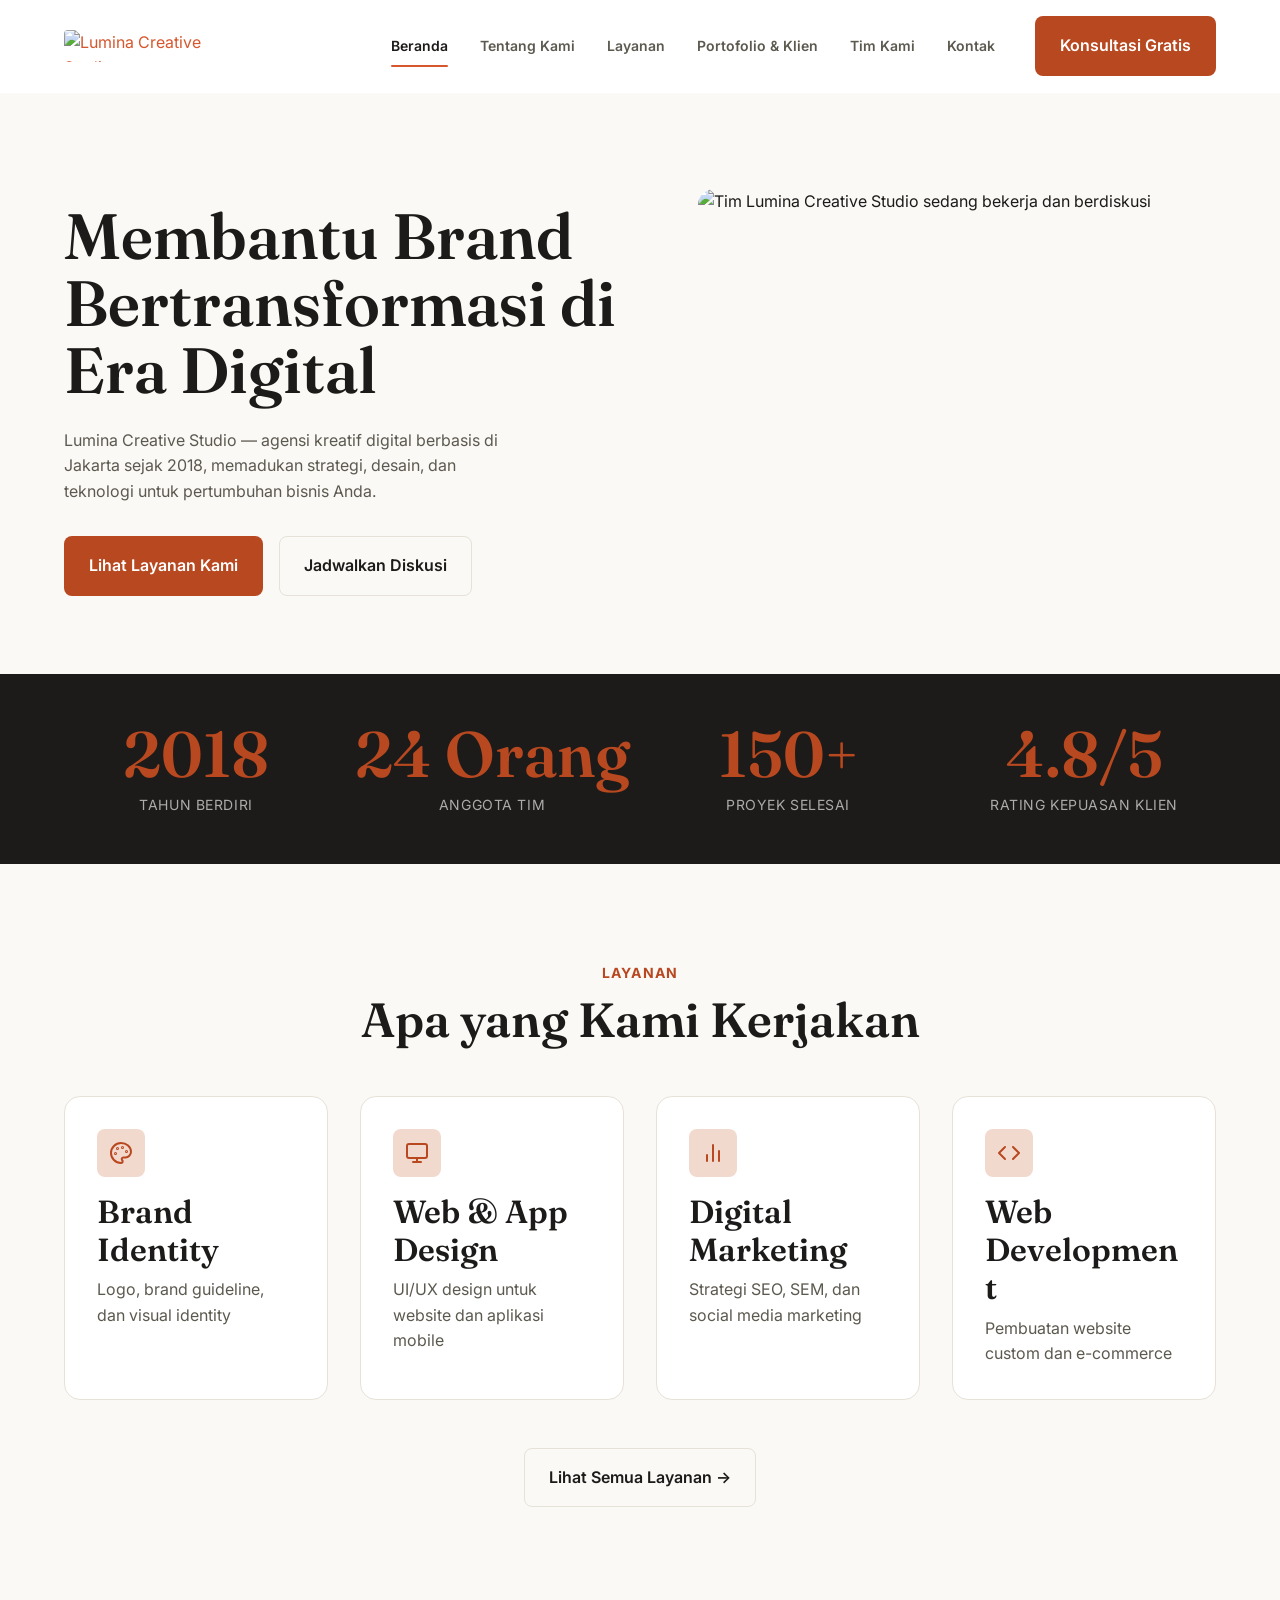
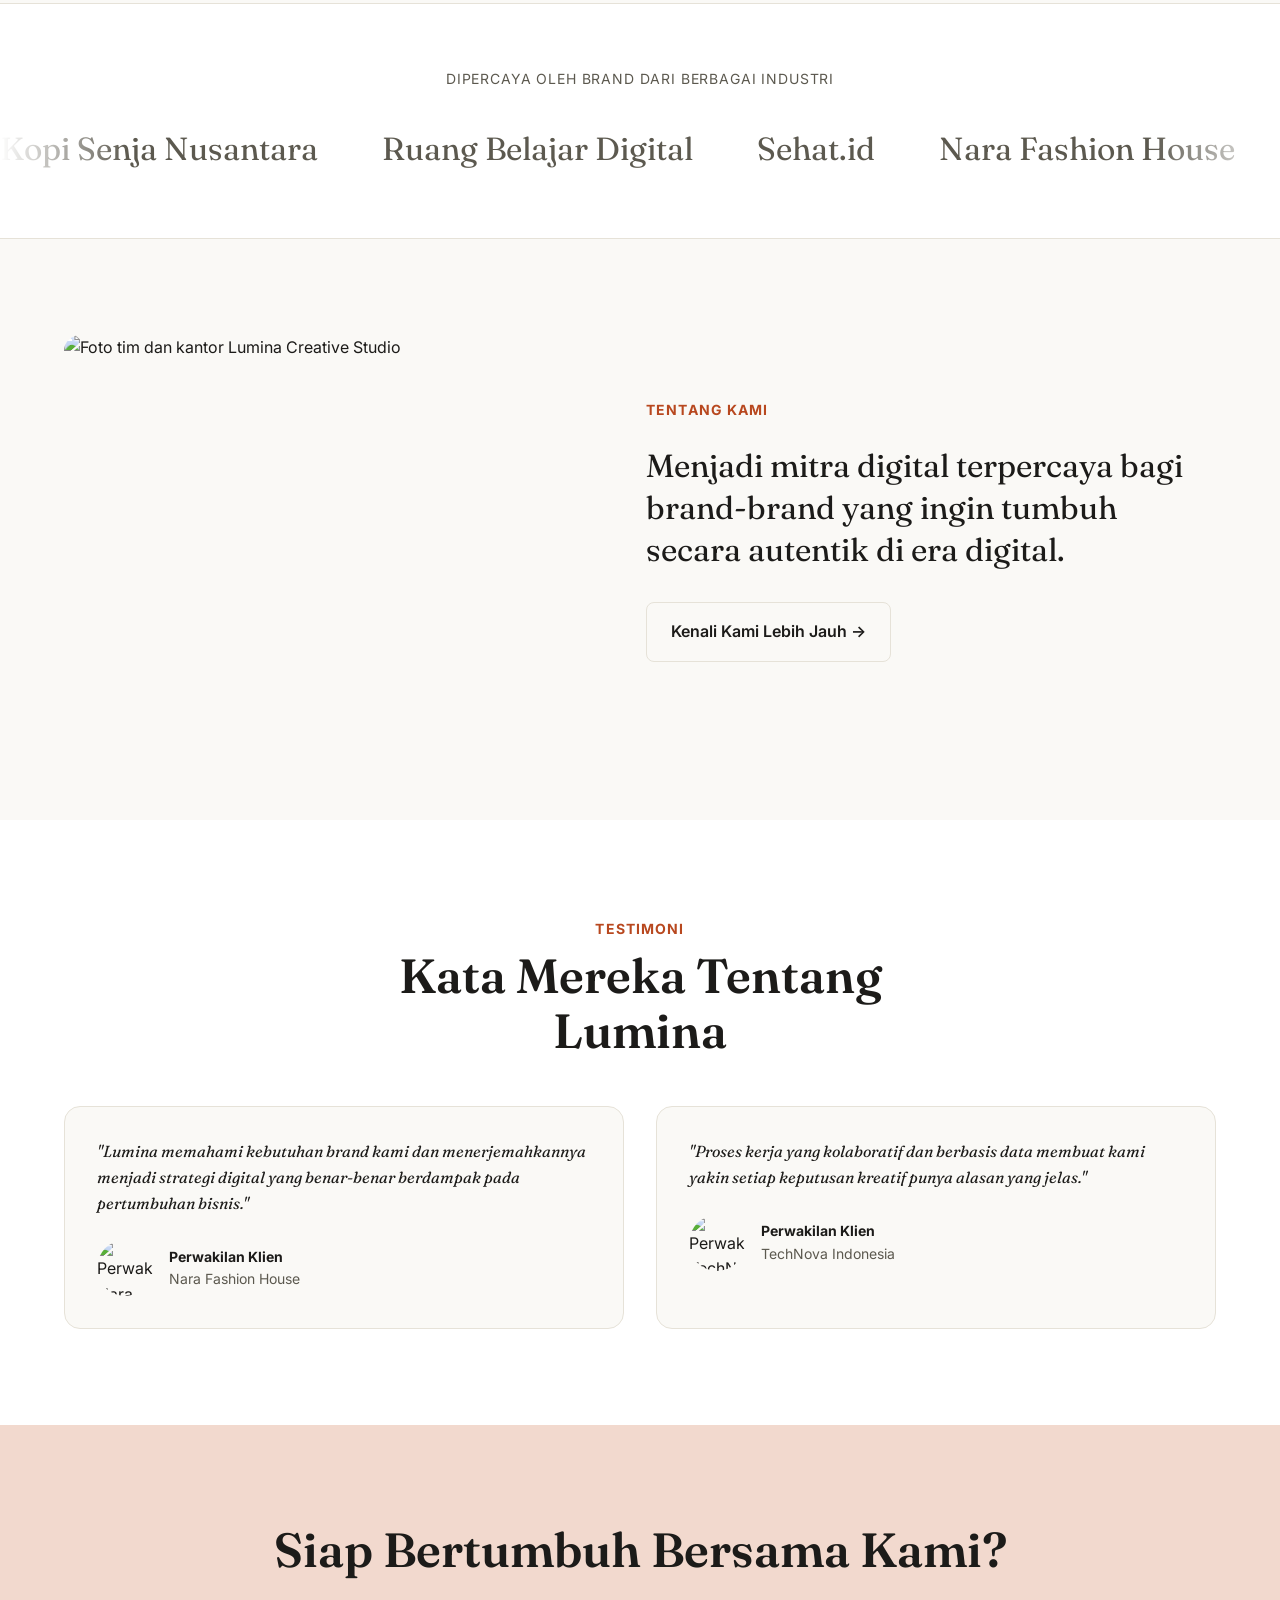
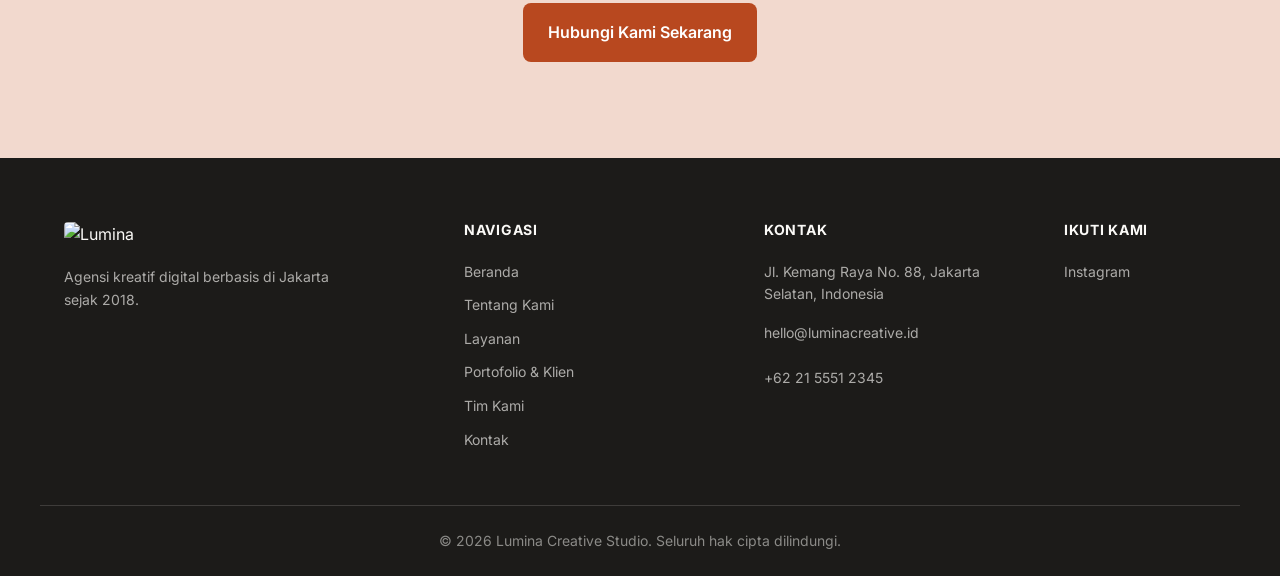
==== commit 90fe8506: "fix: perbaiki responsivitas, aksesibilitas, dan konsistensi visual - Ganti emoji industri di tentang" ====
--- a/index.html
+++ b/index.html
@@ -406,6 +406,7 @@
             src="assets/images/logo/logo-white.svg"
             alt="Lumina Creative Studio"
             width="140"
+            height="32"
           />
           <p>Agensi kreatif digital berbasis di Jakarta sejak 2018.</p>
         </div>
--- a/assets/css/variables.css
+++ b/assets/css/variables.css
@@ -20,13 +20,23 @@
   --color-accent: #D6572E;        /* aksen terracotta/oranye kreatif */
   --color-accent-soft: #F2D9CE;
   --color-border: #E6E2D8;
+  --color-danger: #C0392B;
+  --color-accent-hover: #B8481F;
+  --color-accent-hover-dark: #9A3D19;
+
+  /* === COLOR — RGB CHANNELS (untuk rgba() dinamis, mis. box-shadow,
+     overlay, teks di atas latar gelap) — sinkron dengan --color-ink dan
+     --color-bg di atas. Jika nilai hex --color-ink/--color-bg berubah,
+     update juga channel RGB berikut agar tetap konsisten. === */
+  --color-ink-rgb: 28, 27, 25;
+  --color-bg-rgb: 250, 249, 246;
 
   /* === TYPOGRAPHY === */
   --font-display: 'Fraunces', serif;
   --font-body: 'Inter', sans-serif;
   --font-mono: 'IBM Plex Mono', monospace;
 
-  --fs-h1: clamp(2.5rem, 5vw, 4.5rem);
+  --fs-h1: clamp(2rem, 5vw, 4.5rem);
   --fs-h2: clamp(2rem, 4vw, 3rem);
   --fs-h3: clamp(1.5rem, 3vw, 2rem);
   --fs-body: 1rem;
--- a/assets/css/layout.css
+++ b/assets/css/layout.css
@@ -17,11 +17,20 @@
 /* --------------------------------------------------------------------------
    GRID SYSTEM
    12 kolom, gap dari design token --space-4
+
+   CATATAN PENTING: pakai minmax(0, 1fr), BUKAN 1fr polos.
+   Secara default, track grid "1fr" punya batas bawah otomatis = ukuran
+   min-content dari isinya (bukan 0). Jika sebuah card berisi konten yang
+   "enggan menyusut" (judul tanpa spasi, ikon dengan lebar tetap, dsb),
+   grid track akan dipaksa melebar melebihi lebar container yang tersedia
+   -> menyebabkan card/section overflow horizontal dan terpotong di layar
+   sempit. minmax(0, 1fr) mengizinkan track menyusut sampai 0 sehingga
+   konten di dalamnya yang wrap/scroll, bukan grid-nya yang melebar.
    -------------------------------------------------------------------------- */
 .grid {
   display: grid;
   gap: var(--space-4);
-  grid-template-columns: repeat(12, 1fr);
+  grid-template-columns: repeat(12, minmax(0, 1fr));
 }
 
 /* Util minimal untuk span kolom, dibuat manual (bukan dari framework utility) */
--- a/assets/css/components.css
+++ b/assets/css/components.css
@@ -23,7 +23,7 @@
 /* State: navbar berubah style saat discroll (dikendalikan main.js) */
 .navbar--scrolled {
   border-bottom-color: var(--color-border);
-  box-shadow: 0 2px 12px rgba(28, 27, 25, 0.06);
+  box-shadow: 0 2px 12px rgba(var(--color-ink-rgb), 0.06);
 }
 
 .navbar__inner {
@@ -44,6 +44,8 @@
   display: block;
   height: 32px;
   width: auto;
+  max-width: 140px;
+  object-fit: contain;
 }
 
 /* Hamburger toggle button — hanya tampil di mobile/tablet (< 900px) */
@@ -146,7 +148,7 @@
     gap: 0;
     background-color: var(--color-surface);
     border-bottom: 1px solid var(--color-border);
-    box-shadow: 0 8px 16px rgba(28, 27, 25, 0.08);
+    box-shadow: 0 8px 16px rgba(var(--color-ink-rgb), 0.08);
 
     /* Tersembunyi secara default di mobile */
     max-height: 0;
@@ -213,6 +215,13 @@
   padding-bottom: var(--space-5);
 }
 
+.footer__brand,
+.footer__links,
+.footer__contact,
+.footer__social {
+  min-width: 0;
+}
+
 .footer__brand {
   grid-column: span 12;
 }
@@ -220,11 +229,13 @@
 .footer__brand img {
   height: 28px;
   width: auto;
+  max-width: 140px;
+  object-fit: contain;
   margin-bottom: var(--space-2);
 }
 
 .footer__brand p {
-  color: rgba(250, 249, 246, 0.65);
+  color: rgba(var(--color-bg-rgb), 0.65);
   font-size: var(--fs-small);
   max-width: 32ch;
 }
@@ -251,7 +262,7 @@
 .footer__contact a,
 .footer__social a {
   display: block;
-  color: rgba(250, 249, 246, 0.65);
+  color: rgba(var(--color-bg-rgb), 0.65);
   text-decoration: none;
   font-size: var(--fs-small);
   padding-block: 0.35rem;
@@ -265,20 +276,20 @@
 }
 
 .footer__contact p {
-  color: rgba(250, 249, 246, 0.65);
+  color: rgba(var(--color-bg-rgb), 0.65);
   font-size: var(--fs-small);
   margin: 0;
   padding-block: 0.35rem;
 }
 
 .footer__bottom {
-  border-top: 1px solid rgba(250, 249, 246, 0.15);
+  border-top: 1px solid rgba(var(--color-bg-rgb), 0.15);
   padding-top: var(--space-3);
 }
 
 .footer__bottom p {
   font-size: var(--fs-small);
-  color: rgba(250, 249, 246, 0.5);
+  color: rgba(var(--color-bg-rgb), 0.5);
   margin: 0;
   text-align: center;
 }
@@ -340,11 +351,14 @@
 }
 
 .btn--primary {
-  background-color: var(--color-accent);
-  color: #fff;
+  /* Aksesibilitas: --color-accent murni vs teks putih hanya 3.99:1 (gagal
+     WCAG AA 4.5:1 untuk teks normal). --color-accent-hover dipakai sebagai
+     warna default agar kontras teks putih lolos AA (5.27:1). */
+  background-color: var(--color-accent-hover);
+  color: var(--color-surface);
 }
 .btn--primary:hover {
-  background-color: #b8481f;
+  background-color: var(--color-accent-hover-dark);
   transform: translateY(-2px);
 }
 
@@ -361,10 +375,10 @@
 .btn--secondary-inverse {
   background-color: transparent;
   color: var(--color-bg);
-  border-color: rgba(250, 249, 246, 0.3);
+  border-color: rgba(var(--color-bg-rgb), 0.3);
 }
 .btn--secondary-inverse:hover {
-  background-color: rgba(250, 249, 246, 0.08);
+  background-color: rgba(var(--color-bg-rgb), 0.08);
 }
 
 /* ==========================================================================
@@ -388,7 +402,7 @@
   font-weight: 700;
   text-transform: uppercase;
   letter-spacing: 0.08em;
-  color: var(--color-accent);
+  color: var(--color-accent-hover);
   margin-bottom: var(--space-1);
 }
 
@@ -425,7 +439,7 @@
 
 .card:hover {
   transform: translateY(-4px);
-  box-shadow: 0 12px 24px rgba(28, 27, 25, 0.08);
+  box-shadow: 0 12px 24px rgba(var(--color-ink-rgb), 0.08);
   border-color: var(--color-border);
 }
 
@@ -437,8 +451,13 @@
   height: 48px;
   border-radius: var(--radius-md);
   background-color: var(--color-accent-soft);
-  color: var(--color-accent);
+  color: var(--color-accent-hover);
   margin-bottom: var(--space-2);
+}
+
+.card__icon svg {
+  width: 24px;
+  height: 24px;
 }
 
 .card__title {
@@ -469,7 +488,7 @@
 }
 
 .card__link:hover {
-  color: var(--color-accent);
+  color: var(--color-accent-hover);
 }
 
 /* ==========================================================================
@@ -496,7 +515,7 @@
 }
 
 .breadcrumb a:hover {
-  color: var(--color-accent);
+  color: var(--color-accent-hover);
 }
 
 .breadcrumb [aria-current="page"] {
@@ -566,6 +585,7 @@
   font-weight: 600;
   color: var(--color-ink);
   line-height: 1;
+  white-space: nowrap;
 }
 
 .stat-counter__label {
@@ -584,12 +604,12 @@
 }
 
 .stat-counter--inverse .stat-counter__label {
-  color: rgba(250, 249, 246, 0.65);
+  color: rgba(var(--color-bg-rgb), 0.65);
 }
 
 /* Sub-modifier: angka pakai warna aksen (dipakai di Trust Bar Beranda) */
 .stat-counter--inverse.stat-counter--accent .stat-counter__number {
-  color: var(--color-accent);
+  color: var(--color-accent-hover);
 }
 
 /* ==========================================================================
--- a/assets/css/pages/home.css
+++ b/assets/css/pages/home.css
@@ -62,7 +62,7 @@
 
 @media (min-width: 900px) {
   .hero__inner {
-    grid-template-columns: 1.1fr 1fr;
+    grid-template-columns: minmax(0, 1.1fr) minmax(0, 1fr);
     gap: var(--space-6);
   }
 }
@@ -77,7 +77,10 @@
 
 .trust-bar__grid {
   display: grid;
-  grid-template-columns: repeat(2, 1fr);
+  /* 1 kolom di viewport sangat sempit (< 400px) agar angka bersuffix
+     panjang seperti "24 Orang" (dipaksa satu baris via white-space:
+     nowrap di components.css) tidak overflow keluar kolom. */
+  grid-template-columns: 1fr;
   gap: var(--space-4);
   text-align: center;
 }
@@ -86,9 +89,15 @@
    .stat-counter--inverse.stat-counter--accent pada markup HTML
    (lihat components.css bagian 8), bukan override di sini. */
 
+@media (min-width: 400px) {
+  .trust-bar__grid {
+    grid-template-columns: repeat(2, minmax(0, 1fr));
+  }
+}
+
 @media (min-width: 600px) {
   .trust-bar__grid {
-    grid-template-columns: repeat(4, 1fr);
+    grid-template-columns: repeat(4, minmax(0, 1fr));
   }
 }
 
@@ -146,8 +155,8 @@
 .marquee {
   width: 100%;
   overflow: hidden;
-  -webkit-mask-image: linear-gradient(90deg, transparent, #000 10%, #000 90%, transparent);
-  mask-image: linear-gradient(90deg, transparent, #000 10%, #000 90%, transparent);
+  -webkit-mask-image: linear-gradient(90deg, transparent, var(--color-ink) 10%, var(--color-ink) 90%, transparent);
+  mask-image: linear-gradient(90deg, transparent, var(--color-ink) 10%, var(--color-ink) 90%, transparent);
 }
 
 .marquee__track {
@@ -210,7 +219,7 @@
 
 @media (min-width: 900px) {
   .about-snippet__inner {
-    grid-template-columns: 1fr 1.1fr;
+    grid-template-columns: minmax(0, 1fr) minmax(0, 1.1fr);
     gap: var(--space-6);
   }
 }
@@ -232,7 +241,7 @@
 
 @media (min-width: 900px) {
   .testimonials__grid {
-    grid-template-columns: 1fr 1fr;
+    grid-template-columns: minmax(0, 1fr) minmax(0, 1fr);
   }
 }
 
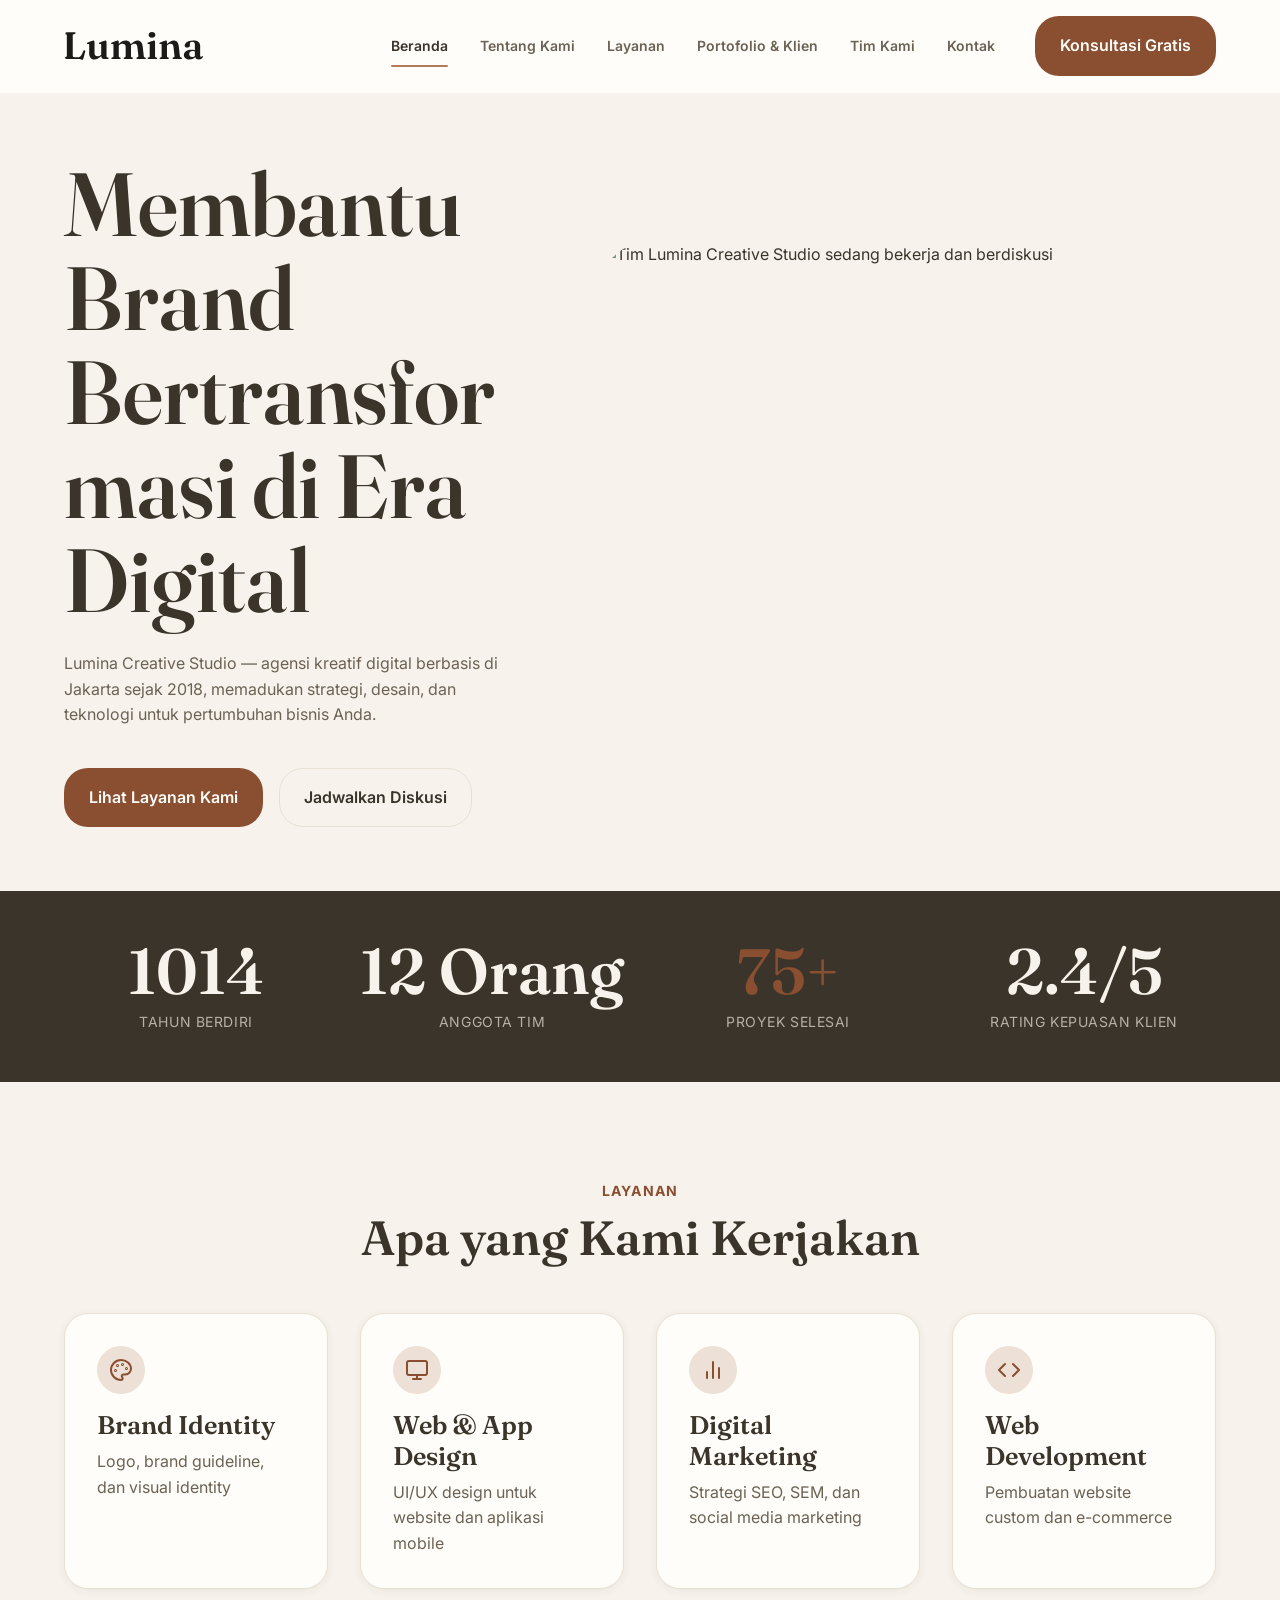
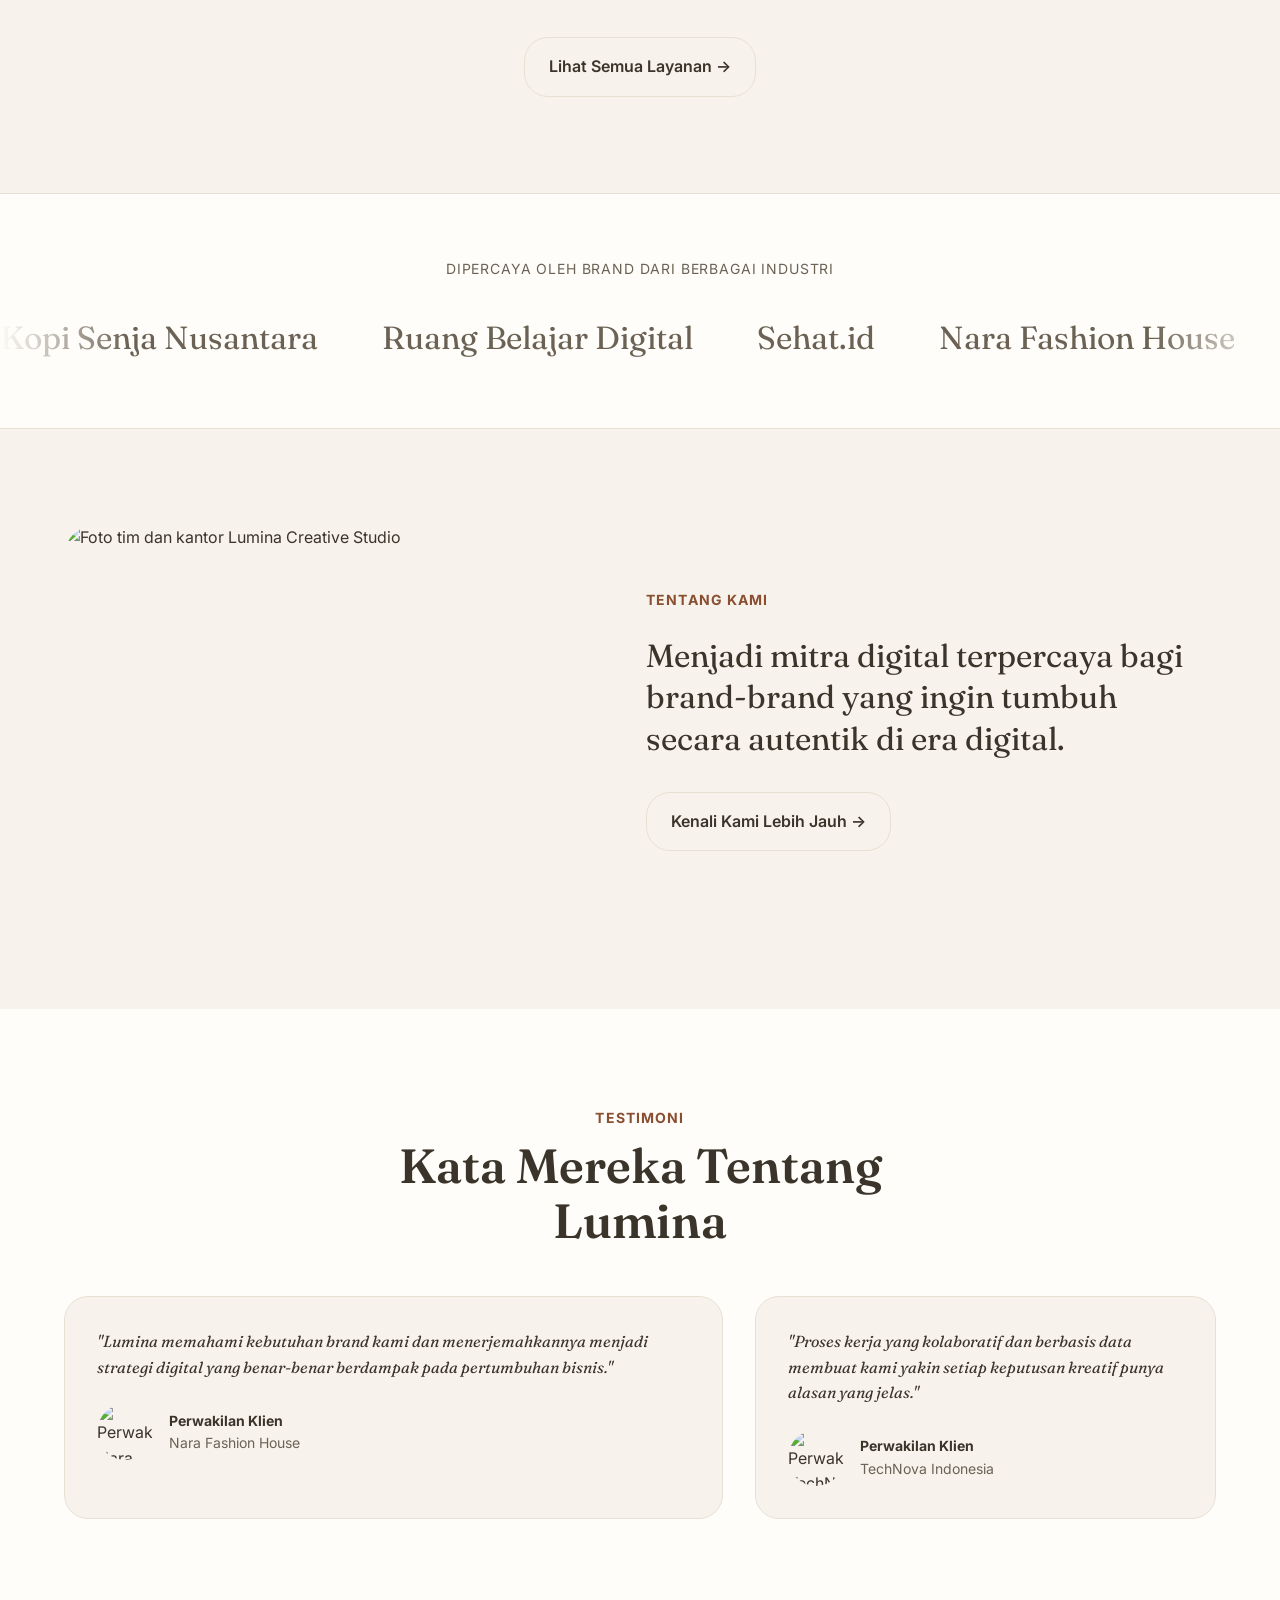
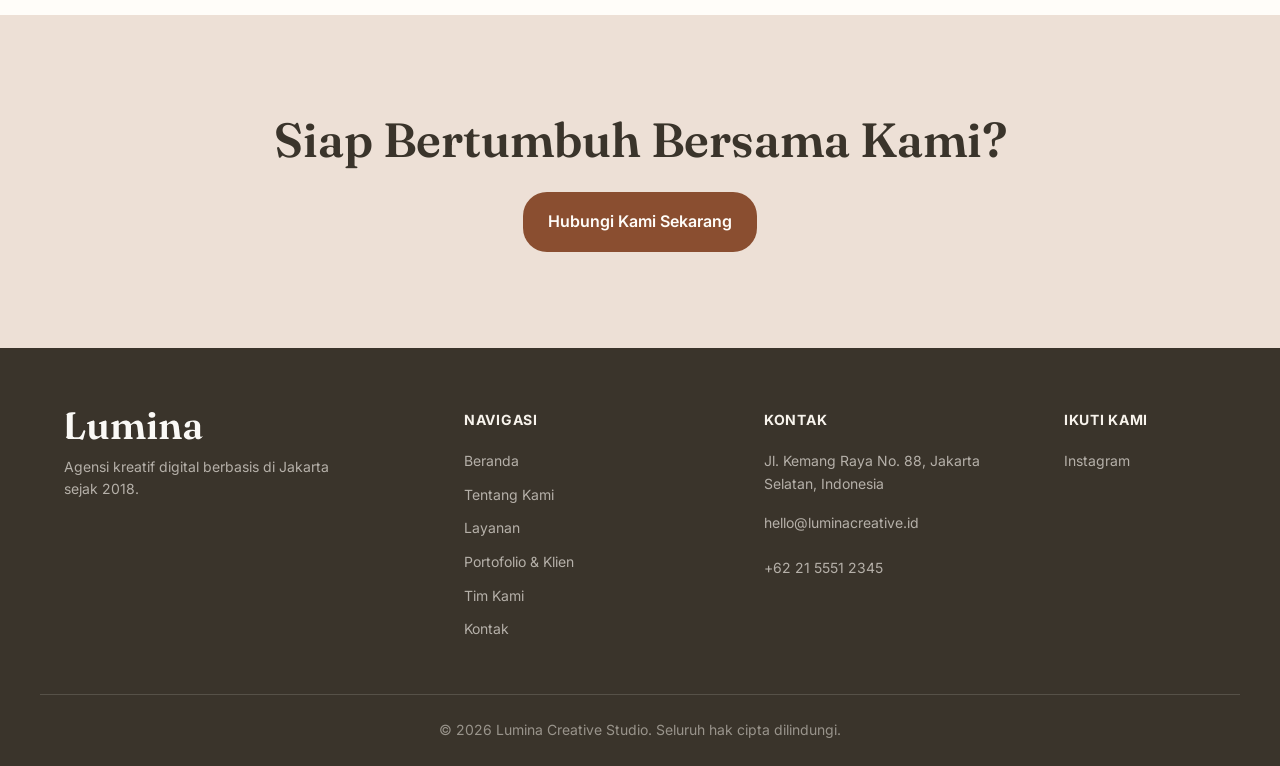
==== commit 8fa01f7e: "redesign: implementasi tema "Minimalist Modern Curved" di seluruh situs Redesign visual menyeluruh b" ====
--- a/index.html
+++ b/index.html
@@ -1,455 +1,447 @@
-<!doctype html>
-<html lang="id">
-  <head>
-    <meta charset="UTF-8" />
-    <meta name="viewport" content="width=device-width, initial-scale=1.0" />
-    <title>Lumina Creative Studio — Beranda</title>
-    <meta
-      name="description"
-      content="Lumina Creative Studio — agensi kreatif digital berbasis di Jakarta sejak 2018, memadukan strategi, desain, dan teknologi untuk pertumbuhan bisnis Anda."
-    />
-
-    <!-- Open Graph untuk share sosial media -->
-    <meta property="og:title" content="Lumina Creative Studio" />
-    <meta
-      property="og:description"
-      content="Agensi kreatif digital berbasis di Jakarta sejak 2018."
-    />
-    <meta property="og:image" content="assets/images/og-cover.jpg" />
-
-    <link rel="icon" href="assets/images/favicon.ico" />
-    <link rel="preconnect" href="https://fonts.googleapis.com" />
-    <link rel="preconnect" href="https://fonts.gstatic.com" crossorigin />
-    <link
-      href="https://fonts.googleapis.com/css2?family=Fraunces:opsz,wght@9..144,400;9..144,600;9..144,700&family=Inter:wght@400;500;600&display=swap"
-      rel="stylesheet"
-    />
-    <link rel="stylesheet" href="assets/css/reset.css" />
-    <link rel="stylesheet" href="assets/css/variables.css" />
-    <link rel="stylesheet" href="assets/css/base.css" />
-    <link rel="stylesheet" href="assets/css/layout.css" />
-    <link rel="stylesheet" href="assets/css/components.css" />
-    <link rel="stylesheet" href="assets/css/pages/home.css" />
-  </head>
-  <body>
-    <!-- ============================================================
-       1. NAVIGATION BAR
-       ============================================================ -->
-    <header class="navbar" id="navbar">
-      <div class="container navbar__inner">
-        <a href="index.html" class="navbar__logo">
-          <img
-            src="assets/images/logo/logo.svg"
-            alt="Lumina Creative Studio"
-            width="140"
-            height="32"
-          />
-        </a>
-
-        <button
-          class="navbar__toggle"
-          id="navToggle"
-          aria-label="Buka menu navigasi"
-          aria-expanded="false"
-          aria-controls="navMenu"
-        >
-          <span></span><span></span><span></span>
-        </button>
-
-        <nav class="navbar__menu" id="navMenu">
-          <a href="index.html" class="navbar__link navbar__link--active"
-            >Beranda</a
-          >
-          <a href="tentang.html" class="navbar__link">Tentang Kami</a>
-          <a href="layanan.html" class="navbar__link">Layanan</a>
-          <a href="portofolio.html" class="navbar__link">Portofolio & Klien</a>
-          <a href="tim.html" class="navbar__link">Tim Kami</a>
-          <a href="kontak.html" class="navbar__link">Kontak</a>
-          <a href="kontak.html" class="navbar__cta btn btn--primary"
-            >Konsultasi Gratis</a
-          >
-        </nav>
-      </div>
-    </header>
-
-    <main>
-      <!-- ============================================================
-         2. HERO SECTION
-         ============================================================ -->
-      <section class="hero">
-        <div class="container hero__inner">
-          <div class="hero__content" data-reveal>
-            <h1 class="hero__headline">
-              Membantu Brand Bertransformasi di Era Digital
-            </h1>
-            <p class="hero__subheadline">
-              Lumina Creative Studio — agensi kreatif digital berbasis di
-              Jakarta sejak 2018, memadukan strategi, desain, dan teknologi
-              untuk pertumbuhan bisnis Anda.
-            </p>
-            <div class="hero__actions">
-              <a href="layanan.html" class="btn btn--primary"
-                >Lihat Layanan Kami</a
-              >
-              <a href="kontak.html" class="btn btn--secondary"
-                >Jadwalkan Diskusi</a
-              >
-            </div>
-          </div>
-          <div class="hero__visual" data-reveal>
-            <img
-              src="https://placehold.co/640x520/1C1B19/FAF9F6?text=Tim+Lumina+Bekerja"
-              alt="Tim Lumina Creative Studio sedang bekerja dan berdiskusi"
-              width="640"
-              height="520"
-              loading="eager"
-            />
-          </div>
-        </div>
-      </section>
-
-      <!-- ============================================================
-         3. STATISTIK SINGKAT (TRUST BAR)
-         ============================================================ -->
-      <section class="trust-bar">
-        <div class="container trust-bar__grid">
-          <div
-            class="stat-counter stat-counter--inverse stat-counter--accent"
-            data-reveal
-          >
-            <span class="stat-counter__number" data-count="2018" data-suffix=""
-              >0</span
-            >
-            <span class="stat-counter__label">Tahun Berdiri</span>
-          </div>
-          <div
-            class="stat-counter stat-counter--inverse stat-counter--accent"
-            data-reveal
-          >
-            <span
-              class="stat-counter__number"
-              data-count="24"
-              data-suffix=" Orang"
-              >0</span
-            >
-            <span class="stat-counter__label">Anggota Tim</span>
-          </div>
-          <div
-            class="stat-counter stat-counter--inverse stat-counter--accent"
-            data-reveal
-          >
-            <span class="stat-counter__number" data-count="150" data-suffix="+"
-              >0</span
-            >
-            <span class="stat-counter__label">Proyek Selesai</span>
-          </div>
-          <div
-            class="stat-counter stat-counter--inverse stat-counter--accent"
-            data-reveal
-          >
-            <span class="stat-counter__number" data-count="4.8" data-suffix="/5"
-              >0</span
-            >
-            <span class="stat-counter__label">Rating Kepuasan Klien</span>
-          </div>
-        </div>
-      </section>
-
-      <!-- ============================================================
-         4. PREVIEW LAYANAN (3-4 LAYANAN UNGGULAN)
-         ============================================================ -->
-      <section class="services-preview">
-        <div class="container">
-          <div class="section-header section-header--center" data-reveal>
-            <span class="section-header__eyebrow">Layanan</span>
-            <h2 class="section-header__title">Apa yang Kami Kerjakan</h2>
-          </div>
-
-          <div class="grid services-preview__grid">
-            <div class="card card--service col-span-3" data-reveal>
-              <!-- Brand Identity -->
-              <div class="card__icon" aria-hidden="true">
-                <svg
-                  width="24"
-                  height="24"
-                  viewBox="0 0 24 24"
-                  fill="none"
-                  stroke="currentColor"
-                  stroke-width="2"
-                  stroke-linecap="round"
-                  stroke-linejoin="round"
-                >
-                  <circle cx="13.5" cy="6.5" r=".5"></circle>
-                  <circle cx="17.5" cy="10.5" r=".5"></circle>
-                  <circle cx="8.5" cy="7.5" r=".5"></circle>
-                  <circle cx="6.5" cy="12.5" r=".5"></circle>
-                  <path
-                    d="M12 2C6.5 2 2 6.5 2 12s4.5 10 10 10c.926 0 1.648-.746 1.648-1.688 0-.437-.18-.835-.437-1.125-.29-.289-.438-.652-.438-1.125a1.64 1.64 0 0 1 1.668-1.668h1.996c3.051 0 5.555-2.503 5.555-5.554C21.965 6.012 17.461 2 12 2z"
-                  ></path>
-                </svg>
-              </div>
-              <h3 class="card__title">Brand Identity</h3>
-              <p class="card__desc">
-                Logo, brand guideline, dan visual identity
-              </p>
-            </div>
-            <div class="card card--service col-span-3" data-reveal>
-              <div class="card__icon" aria-hidden="true">
-                <svg
-                  width="24"
-                  height="24"
-                  viewBox="0 0 24 24"
-                  fill="none"
-                  stroke="currentColor"
-                  stroke-width="2"
-                  stroke-linecap="round"
-                  stroke-linejoin="round"
-                >
-                  <rect x="2" y="3" width="20" height="14" rx="2"></rect>
-                  <line x1="8" y1="21" x2="16" y2="21"></line>
-                  <line x1="12" y1="17" x2="12" y2="21"></line>
-                </svg>
-              </div>
-
-              <h3 class="card__title">Web & App Design</h3>
-              <p class="card__desc">
-                UI/UX design untuk website dan aplikasi mobile
-              </p>
-            </div>
-            <div class="card card--service col-span-3" data-reveal>
-              <div class="card__icon" aria-hidden="true">
-                <svg
-                  width="24"
-                  height="24"
-                  viewBox="0 0 24 24"
-                  fill="none"
-                  stroke="currentColor"
-                  stroke-width="2"
-                  stroke-linecap="round"
-                  stroke-linejoin="round"
-                >
-                  <line x1="18" y1="20" x2="18" y2="10"></line>
-                  <line x1="12" y1="20" x2="12" y2="4"></line>
-                  <line x1="6" y1="20" x2="6" y2="14"></line>
-                </svg>
-              </div>
-              <h3 class="card__title">Digital Marketing</h3>
-              <p class="card__desc">
-                Strategi SEO, SEM, dan social media marketing
-              </p>
-            </div>
-            <div class="card card--service col-span-3" data-reveal>
-              <div class="card__icon" aria-hidden="true">
-                <svg
-                  width="24"
-                  height="24"
-                  viewBox="0 0 24 24"
-                  fill="none"
-                  stroke="currentColor"
-                  stroke-width="2"
-                  stroke-linecap="round"
-                  stroke-linejoin="round"
-                >
-                  <polyline points="16 18 22 12 16 6"></polyline>
-                  <polyline points="8 6 2 12 8 18"></polyline>
-                </svg>
-              </div>
-              <h3 class="card__title">Web Development</h3>
-              <p class="card__desc">Pembuatan website custom dan e-commerce</p>
-            </div>
-          </div>
-
-          <div class="services-preview__cta" data-reveal>
-            <a href="layanan.html" class="btn btn--secondary"
-              >Lihat Semua Layanan →</a
-            >
-          </div>
-        </div>
-      </section>
-
-      <!-- ============================================================
-         5. PREVIEW KLIEN (LOGO STRIP / MARQUEE)
-         ============================================================ -->
-      <section class="clients-strip">
-        <div class="container">
-          <p class="clients-strip__label" data-reveal>
-            Dipercaya oleh brand dari berbagai industri
-          </p>
-        </div>
-        <div class="marquee" data-reveal>
-          <div class="marquee__track">
-            <span class="marquee__item">Kopi Senja Nusantara</span>
-            <span class="marquee__item">Ruang Belajar Digital</span>
-            <span class="marquee__item">Sehat.id</span>
-            <span class="marquee__item">Nara Fashion House</span>
-            <span class="marquee__item">TechNova Indonesia</span>
-            <!-- duplikasi untuk loop marquee tanpa jeda -->
-            <span class="marquee__item" aria-hidden="true"
-              >Kopi Senja Nusantara</span
-            >
-            <span class="marquee__item" aria-hidden="true"
-              >Ruang Belajar Digital</span
-            >
-            <span class="marquee__item" aria-hidden="true">Sehat.id</span>
-            <span class="marquee__item" aria-hidden="true"
-              >Nara Fashion House</span
-            >
-            <span class="marquee__item" aria-hidden="true"
-              >TechNova Indonesia</span
-            >
-          </div>
-        </div>
-      </section>
-
-      <!-- ============================================================
-         6. CUPLIKAN TENTANG KAMI
-         ============================================================ -->
-      <section class="about-snippet">
-        <div class="container about-snippet__inner">
-          <div class="about-snippet__visual" data-reveal>
-            <img
-              src="https://placehold.co/560x420/F2D9CE/1C1B19?text=Kantor+%26+Tim+Lumina"
-              alt="Foto tim dan kantor Lumina Creative Studio"
-              width="560"
-              height="420"
-              loading="lazy"
-            />
-          </div>
-          <div class="about-snippet__content" data-reveal>
-            <span class="section-header__eyebrow">Tentang Kami</span>
-            <p class="about-snippet__text">
-              Menjadi mitra digital terpercaya bagi brand-brand yang ingin
-              tumbuh secara autentik di era digital.
-            </p>
-            <a href="tentang.html" class="btn btn--secondary"
-              >Kenali Kami Lebih Jauh →</a
-            >
-          </div>
-        </div>
-      </section>
-
-      <!-- ============================================================
-         7. TESTIMONI SINGKAT
-         ============================================================ -->
-      <section class="testimonials">
-        <div class="container">
-          <div class="section-header section-header--center" data-reveal>
-            <span class="section-header__eyebrow">Testimoni</span>
-            <h2 class="section-header__title">Kata Mereka Tentang Lumina</h2>
-          </div>
-
-          <div class="testimonials__grid">
-            <blockquote class="testimonial" data-reveal>
-              <p class="testimonial__quote">
-                "Lumina memahami kebutuhan brand kami dan menerjemahkannya
-                menjadi strategi digital yang benar-benar berdampak pada
-                pertumbuhan bisnis."
-              </p>
-              <footer class="testimonial__author">
-                <img
-                  src="https://placehold.co/56x56/1C1B19/FAF9F6?text=NF"
-                  alt="Perwakilan Nara Fashion House"
-                  width="56"
-                  height="56"
-                  loading="lazy"
-                />
-                <div>
-                  <cite class="testimonial__name">Perwakilan Klien</cite>
-                  <span class="testimonial__role">Nara Fashion House</span>
-                </div>
-              </footer>
-            </blockquote>
-
-            <blockquote class="testimonial" data-reveal>
-              <p class="testimonial__quote">
-                "Proses kerja yang kolaboratif dan berbasis data membuat kami
-                yakin setiap keputusan kreatif punya alasan yang jelas."
-              </p>
-              <footer class="testimonial__author">
-                <img
-                  src="https://placehold.co/56x56/1C1B19/FAF9F6?text=TN"
-                  alt="Perwakilan TechNova Indonesia"
-                  width="56"
-                  height="56"
-                  loading="lazy"
-                />
-                <div>
-                  <cite class="testimonial__name">Perwakilan Klien</cite>
-                  <span class="testimonial__role">TechNova Indonesia</span>
-                </div>
-              </footer>
-            </blockquote>
-          </div>
-        </div>
-      </section>
-
-      <!-- ============================================================
-         8. CALL-TO-ACTION PENUTUP
-         ============================================================ -->
-      <section class="cta-banner">
-        <div class="container cta-banner__inner" data-reveal>
-          <h2 class="cta-banner__headline">Siap Bertumbuh Bersama Kami?</h2>
-          <a href="kontak.html" class="btn btn--primary"
-            >Hubungi Kami Sekarang</a
-          >
-        </div>
-      </section>
-    </main>
-
-    <!-- ============================================================
-       9. FOOTER
-       ============================================================ -->
-    <footer class="footer">
-      <div class="container footer__grid">
-        <div class="footer__brand">
-          <img
-            src="assets/images/logo/logo-white.svg"
-            alt="Lumina Creative Studio"
-            width="140"
-            height="32"
-          />
-          <p>Agensi kreatif digital berbasis di Jakarta sejak 2018.</p>
-        </div>
-
-        <div class="footer__links">
-          <h4>Navigasi</h4>
-          <a href="index.html">Beranda</a>
-          <a href="tentang.html">Tentang Kami</a>
-          <a href="layanan.html">Layanan</a>
-          <a href="portofolio.html">Portofolio & Klien</a>
-          <a href="tim.html">Tim Kami</a>
-          <a href="kontak.html">Kontak</a>
-        </div>
-
-        <div class="footer__contact">
-          <h4>Kontak</h4>
-          <p>Jl. Kemang Raya No. 88, Jakarta Selatan, Indonesia</p>
-          <p>
-            <a href="mailto:hello@luminacreative.id">hello@luminacreative.id</a>
-          </p>
-          <p><a href="tel:+622155512345">+62 21 5551 2345</a></p>
-        </div>
-
-        <div class="footer__social">
-          <h4>Ikuti Kami</h4>
-          <a
-            href="https://instagram.com/luminacreative.id"
-            target="_blank"
-            rel="noopener"
-            >Instagram</a
-          >
-        </div>
-      </div>
-
-      <div class="footer__bottom container">
-        <p>
-          &copy; <span id="year"></span> Lumina Creative Studio. Seluruh hak
-          cipta dilindungi.
-        </p>
-      </div>
-    </footer>
-
-    <script src="assets/js/main.js" defer></script>
-    <script src="assets/js/animations.js" defer></script>
-  </body>
-</html>
+<!doctype html>
+<html lang="id">
+  <head>
+    <meta charset="UTF-8" />
+    <meta name="viewport" content="width=device-width, initial-scale=1.0" />
+    <title>Lumina Creative Studio — Beranda</title>
+    <meta
+      name="description"
+      content="Lumina Creative Studio — agensi kreatif digital berbasis di Jakarta sejak 2018, memadukan strategi, desain, dan teknologi untuk pertumbuhan bisnis Anda."
+    />
+
+    <!-- Open Graph untuk share sosial media -->
+    <meta property="og:title" content="Lumina Creative Studio" />
+    <meta
+      property="og:description"
+      content="Agensi kreatif digital berbasis di Jakarta sejak 2018."
+    />
+    <meta property="og:image" content="assets/images/og-cover.jpg" />
+
+    <link rel="icon" href="assets/images/favicon.ico" />
+    <link rel="apple-touch-icon" href="assets/images/favicon-180.png" />
+    <link rel="preconnect" href="https://fonts.googleapis.com" />
+    <link rel="preconnect" href="https://fonts.gstatic.com" crossorigin />
+    <link
+      href="https://fonts.googleapis.com/css2?family=Fraunces:opsz,wght@9..144,400;9..144,600;9..144,700&family=Inter:wght@400;500;600&display=swap"
+      rel="stylesheet"
+    />
+    <link rel="stylesheet" href="assets/css/reset.css" />
+    <link rel="stylesheet" href="assets/css/variables.css" />
+    <link rel="stylesheet" href="assets/css/base.css" />
+    <link rel="stylesheet" href="assets/css/layout.css" />
+    <link rel="stylesheet" href="assets/css/components.css" />
+    <link rel="stylesheet" href="assets/css/pages/home.css" />
+  </head>
+  <body>
+    <!-- ============================================================
+       1. NAVIGATION BAR
+       ============================================================ -->
+    <header class="navbar" id="navbar">
+      <div class="container navbar__inner">
+        <a href="index.html" class="navbar__logo">
+          <img
+            src="assets/images/logo/logo.svg"
+            alt="Lumina Creative Studio"
+            width="140"
+            height="32"
+          />
+        </a>
+
+        <button
+          class="navbar__toggle"
+          id="navToggle"
+          aria-label="Buka menu navigasi"
+          aria-expanded="false"
+          aria-controls="navMenu"
+        >
+          <span></span><span></span><span></span>
+        </button>
+
+        <nav class="navbar__menu" id="navMenu">
+          <a href="index.html" class="navbar__link navbar__link--active"
+            >Beranda</a
+          >
+          <a href="tentang.html" class="navbar__link">Tentang Kami</a>
+          <a href="layanan.html" class="navbar__link">Layanan</a>
+          <a href="portofolio.html" class="navbar__link">Portofolio & Klien</a>
+          <a href="tim.html" class="navbar__link">Tim Kami</a>
+          <a href="kontak.html" class="navbar__link">Kontak</a>
+          <a href="kontak.html" class="navbar__cta btn btn--primary"
+            >Konsultasi Gratis</a
+          >
+        </nav>
+      </div>
+    </header>
+
+    <main>
+      <!-- ============================================================
+         2. HERO SECTION
+         ============================================================ -->
+      <section class="hero">
+        <div class="container hero__inner">
+          <div class="hero__content" data-reveal>
+            <h1 class="hero__headline">
+              Membantu Brand Bertransformasi di Era Digital
+            </h1>
+            <p class="hero__subheadline">
+              Lumina Creative Studio — agensi kreatif digital berbasis di
+              Jakarta sejak 2018, memadukan strategi, desain, dan teknologi
+              untuk pertumbuhan bisnis Anda.
+            </p>
+            <div class="hero__actions">
+              <a href="layanan.html" class="btn btn--primary"
+                >Lihat Layanan Kami</a
+              >
+              <a href="kontak.html" class="btn btn--secondary"
+                >Jadwalkan Diskusi</a
+              >
+            </div>
+          </div>
+          <div class="hero__visual" data-reveal>
+            <img
+              src="https://placehold.co/640x520/1C1B19/FAF9F6?text=Tim+Lumina+Bekerja"
+              alt="Tim Lumina Creative Studio sedang bekerja dan berdiskusi"
+              width="640"
+              height="520"
+              loading="eager"
+            />
+          </div>
+        </div>
+      </section>
+
+      <!-- ============================================================
+         3. STATISTIK SINGKAT (TRUST BAR)
+         ============================================================ -->
+      <section class="trust-bar">
+        <div class="container trust-bar__grid">
+          <div class="stat-counter stat-counter--inverse" data-reveal>
+            <span class="stat-counter__number" data-count="2018" data-suffix=""
+              >0</span
+            >
+            <span class="stat-counter__label">Tahun Berdiri</span>
+          </div>
+          <div class="stat-counter stat-counter--inverse" data-reveal>
+            <span
+              class="stat-counter__number"
+              data-count="24"
+              data-suffix=" Orang"
+              >0</span
+            >
+            <span class="stat-counter__label">Anggota Tim</span>
+          </div>
+          <div
+            class="stat-counter stat-counter--inverse stat-counter--highlight"
+            data-reveal
+          >
+            <span class="stat-counter__number" data-count="150" data-suffix="+"
+              >0</span
+            >
+            <span class="stat-counter__label">Proyek Selesai</span>
+          </div>
+          <div class="stat-counter stat-counter--inverse" data-reveal>
+            <span class="stat-counter__number" data-count="4.8" data-suffix="/5"
+              >0</span
+            >
+            <span class="stat-counter__label">Rating Kepuasan Klien</span>
+          </div>
+        </div>
+      </section>
+
+      <!-- ============================================================
+         4. PREVIEW LAYANAN (3-4 LAYANAN UNGGULAN)
+         ============================================================ -->
+      <section class="services-preview">
+        <div class="container">
+          <div class="section-header section-header--center" data-reveal>
+            <span class="section-header__eyebrow">Layanan</span>
+            <h2 class="section-header__title">Apa yang Kami Kerjakan</h2>
+          </div>
+
+          <div class="grid services-preview__grid">
+            <div class="card card--service col-span-3" data-reveal>
+              <!-- Brand Identity -->
+              <div class="card__icon" aria-hidden="true">
+                <svg
+                  width="24"
+                  height="24"
+                  viewBox="0 0 24 24"
+                  fill="none"
+                  stroke="currentColor"
+                  stroke-width="2"
+                  stroke-linecap="round"
+                  stroke-linejoin="round"
+                >
+                  <circle cx="13.5" cy="6.5" r=".5"></circle>
+                  <circle cx="17.5" cy="10.5" r=".5"></circle>
+                  <circle cx="8.5" cy="7.5" r=".5"></circle>
+                  <circle cx="6.5" cy="12.5" r=".5"></circle>
+                  <path
+                    d="M12 2C6.5 2 2 6.5 2 12s4.5 10 10 10c.926 0 1.648-.746 1.648-1.688 0-.437-.18-.835-.437-1.125-.29-.289-.438-.652-.438-1.125a1.64 1.64 0 0 1 1.668-1.668h1.996c3.051 0 5.555-2.503 5.555-5.554C21.965 6.012 17.461 2 12 2z"
+                  ></path>
+                </svg>
+              </div>
+              <h3 class="card__title">Brand Identity</h3>
+              <p class="card__desc">
+                Logo, brand guideline, dan visual identity
+              </p>
+            </div>
+            <div class="card card--service col-span-3" data-reveal>
+              <div class="card__icon" aria-hidden="true">
+                <svg
+                  width="24"
+                  height="24"
+                  viewBox="0 0 24 24"
+                  fill="none"
+                  stroke="currentColor"
+                  stroke-width="2"
+                  stroke-linecap="round"
+                  stroke-linejoin="round"
+                >
+                  <rect x="2" y="3" width="20" height="14" rx="2"></rect>
+                  <line x1="8" y1="21" x2="16" y2="21"></line>
+                  <line x1="12" y1="17" x2="12" y2="21"></line>
+                </svg>
+              </div>
+
+              <h3 class="card__title">Web & App Design</h3>
+              <p class="card__desc">
+                UI/UX design untuk website dan aplikasi mobile
+              </p>
+            </div>
+            <div class="card card--service col-span-3" data-reveal>
+              <div class="card__icon" aria-hidden="true">
+                <svg
+                  width="24"
+                  height="24"
+                  viewBox="0 0 24 24"
+                  fill="none"
+                  stroke="currentColor"
+                  stroke-width="2"
+                  stroke-linecap="round"
+                  stroke-linejoin="round"
+                >
+                  <line x1="18" y1="20" x2="18" y2="10"></line>
+                  <line x1="12" y1="20" x2="12" y2="4"></line>
+                  <line x1="6" y1="20" x2="6" y2="14"></line>
+                </svg>
+              </div>
+              <h3 class="card__title">Digital Marketing</h3>
+              <p class="card__desc">
+                Strategi SEO, SEM, dan social media marketing
+              </p>
+            </div>
+            <div class="card card--service col-span-3" data-reveal>
+              <div class="card__icon" aria-hidden="true">
+                <svg
+                  width="24"
+                  height="24"
+                  viewBox="0 0 24 24"
+                  fill="none"
+                  stroke="currentColor"
+                  stroke-width="2"
+                  stroke-linecap="round"
+                  stroke-linejoin="round"
+                >
+                  <polyline points="16 18 22 12 16 6"></polyline>
+                  <polyline points="8 6 2 12 8 18"></polyline>
+                </svg>
+              </div>
+              <h3 class="card__title">Web Development</h3>
+              <p class="card__desc">Pembuatan website custom dan e-commerce</p>
+            </div>
+          </div>
+
+          <div class="services-preview__cta" data-reveal>
+            <a href="layanan.html" class="btn btn--secondary"
+              >Lihat Semua Layanan →</a
+            >
+          </div>
+        </div>
+      </section>
+
+      <!-- ============================================================
+         5. PREVIEW KLIEN (LOGO STRIP / MARQUEE)
+         ============================================================ -->
+      <section class="clients-strip">
+        <div class="container">
+          <p class="clients-strip__label" data-reveal>
+            Dipercaya oleh brand dari berbagai industri
+          </p>
+        </div>
+        <div class="marquee" data-reveal>
+          <div class="marquee__track">
+            <span class="marquee__item">Kopi Senja Nusantara</span>
+            <span class="marquee__item">Ruang Belajar Digital</span>
+            <span class="marquee__item">Sehat.id</span>
+            <span class="marquee__item">Nara Fashion House</span>
+            <span class="marquee__item">TechNova Indonesia</span>
+            <!-- duplikasi untuk loop marquee tanpa jeda -->
+            <span class="marquee__item" aria-hidden="true"
+              >Kopi Senja Nusantara</span
+            >
+            <span class="marquee__item" aria-hidden="true"
+              >Ruang Belajar Digital</span
+            >
+            <span class="marquee__item" aria-hidden="true">Sehat.id</span>
+            <span class="marquee__item" aria-hidden="true"
+              >Nara Fashion House</span
+            >
+            <span class="marquee__item" aria-hidden="true"
+              >TechNova Indonesia</span
+            >
+          </div>
+        </div>
+      </section>
+
+      <!-- ============================================================
+         6. CUPLIKAN TENTANG KAMI
+         ============================================================ -->
+      <section class="about-snippet">
+        <div class="container about-snippet__inner">
+          <div class="about-snippet__visual" data-reveal>
+            <img
+              src="https://placehold.co/560x420/F2D9CE/1C1B19?text=Kantor+%26+Tim+Lumina"
+              alt="Foto tim dan kantor Lumina Creative Studio"
+              width="560"
+              height="420"
+              loading="lazy"
+            />
+          </div>
+          <div class="about-snippet__content" data-reveal>
+            <span class="section-header__eyebrow">Tentang Kami</span>
+            <p class="about-snippet__text">
+              Menjadi mitra digital terpercaya bagi brand-brand yang ingin
+              tumbuh secara autentik di era digital.
+            </p>
+            <a href="tentang.html" class="btn btn--secondary"
+              >Kenali Kami Lebih Jauh →</a
+            >
+          </div>
+        </div>
+      </section>
+
+      <!-- ============================================================
+         7. TESTIMONI SINGKAT
+         ============================================================ -->
+      <section class="testimonials">
+        <div class="container">
+          <div class="section-header section-header--center" data-reveal>
+            <span class="section-header__eyebrow">Testimoni</span>
+            <h2 class="section-header__title">Kata Mereka Tentang Lumina</h2>
+          </div>
+
+          <div class="testimonials__grid">
+            <blockquote class="testimonial testimonial--featured" data-reveal>
+              <p class="testimonial__quote">
+                "Lumina memahami kebutuhan brand kami dan menerjemahkannya
+                menjadi strategi digital yang benar-benar berdampak pada
+                pertumbuhan bisnis."
+              </p>
+              <footer class="testimonial__author">
+                <img
+                  src="https://placehold.co/56x56/1C1B19/FAF9F6?text=NF"
+                  alt="Perwakilan Nara Fashion House"
+                  width="56"
+                  height="56"
+                  loading="lazy"
+                />
+                <div>
+                  <cite class="testimonial__name">Perwakilan Klien</cite>
+                  <span class="testimonial__role">Nara Fashion House</span>
+                </div>
+              </footer>
+            </blockquote>
+
+            <blockquote class="testimonial" data-reveal>
+              <p class="testimonial__quote">
+                "Proses kerja yang kolaboratif dan berbasis data membuat kami
+                yakin setiap keputusan kreatif punya alasan yang jelas."
+              </p>
+              <footer class="testimonial__author">
+                <img
+                  src="https://placehold.co/56x56/1C1B19/FAF9F6?text=TN"
+                  alt="Perwakilan TechNova Indonesia"
+                  width="56"
+                  height="56"
+                  loading="lazy"
+                />
+                <div>
+                  <cite class="testimonial__name">Perwakilan Klien</cite>
+                  <span class="testimonial__role">TechNova Indonesia</span>
+                </div>
+              </footer>
+            </blockquote>
+          </div>
+        </div>
+      </section>
+
+      <!-- ============================================================
+         8. CALL-TO-ACTION PENUTUP
+         ============================================================ -->
+      <section class="cta-banner">
+        <div class="container cta-banner__inner" data-reveal>
+          <h2 class="cta-banner__headline">Siap Bertumbuh Bersama Kami?</h2>
+          <a href="kontak.html" class="btn btn--primary"
+            >Hubungi Kami Sekarang</a
+          >
+        </div>
+      </section>
+    </main>
+
+    <!-- ============================================================
+       9. FOOTER
+       ============================================================ -->
+    <footer class="footer">
+      <div class="container footer__grid">
+        <div class="footer__brand">
+          <img
+            src="assets/images/logo/logo-white.svg"
+            alt="Lumina Creative Studio"
+            width="140"
+            height="32"
+          />
+          <p>Agensi kreatif digital berbasis di Jakarta sejak 2018.</p>
+        </div>
+
+        <div class="footer__links">
+          <h4>Navigasi</h4>
+          <a href="index.html">Beranda</a>
+          <a href="tentang.html">Tentang Kami</a>
+          <a href="layanan.html">Layanan</a>
+          <a href="portofolio.html">Portofolio & Klien</a>
+          <a href="tim.html">Tim Kami</a>
+          <a href="kontak.html">Kontak</a>
+        </div>
+
+        <div class="footer__contact">
+          <h4>Kontak</h4>
+          <p>Jl. Kemang Raya No. 88, Jakarta Selatan, Indonesia</p>
+          <p>
+            <a href="mailto:hello@luminacreative.id">hello@luminacreative.id</a>
+          </p>
+          <p><a href="tel:+622155512345">+62 21 5551 2345</a></p>
+        </div>
+
+        <div class="footer__social">
+          <h4>Ikuti Kami</h4>
+          <a
+            href="https://instagram.com/luminacreative.id"
+            target="_blank"
+            rel="noopener"
+            >Instagram</a
+          >
+        </div>
+      </div>
+
+      <div class="footer__bottom container">
+        <p>
+          &copy; <span id="year"></span> Lumina Creative Studio. Seluruh hak
+          cipta dilindungi.
+        </p>
+      </div>
+    </footer>
+
+    <script src="assets/js/main.js" defer></script>
+    <script src="assets/js/animations.js" defer></script>
+  </body>
+</html>
--- a/assets/css/variables.css
+++ b/assets/css/variables.css
@@ -1,65 +1,79 @@
-/* ==========================================================================
-   VARIABLES.CSS
-   Design Tokens — Lumina Creative Studio
-   Sumber: 07-spesifikasi-teknis.md, bagian 2.3 (Design Tokens)
-   Semua nilai desain terpusat di sini sebagai CSS Custom Properties,
-   supaya tidak ada magic number tersebar di file lain.
-
-   Catatan: nilai warna di bawah adalah usulan awal (tema terracotta/kreatif
-   hangat). Sesuaikan lagi saat tahap desain visual jika ada brand guideline
-   final dari klien.
-   ========================================================================== */
-
-:root {
-  /* === COLOR === */
-  --color-bg: #FAF9F6;
-  --color-surface: #FFFFFF;
-  --color-ink: #1C1B19;
-  --color-ink-muted: #5C594F;
-  --color-primary: #1C1B19;      /* aksen gelap utama */
-  --color-accent: #D6572E;        /* aksen terracotta/oranye kreatif */
-  --color-accent-soft: #F2D9CE;
-  --color-border: #E6E2D8;
-  --color-danger: #C0392B;
-  --color-accent-hover: #B8481F;
-  --color-accent-hover-dark: #9A3D19;
-
-  /* === COLOR — RGB CHANNELS (untuk rgba() dinamis, mis. box-shadow,
-     overlay, teks di atas latar gelap) — sinkron dengan --color-ink dan
-     --color-bg di atas. Jika nilai hex --color-ink/--color-bg berubah,
-     update juga channel RGB berikut agar tetap konsisten. === */
-  --color-ink-rgb: 28, 27, 25;
-  --color-bg-rgb: 250, 249, 246;
-
-  /* === TYPOGRAPHY === */
-  --font-display: 'Fraunces', serif;
-  --font-body: 'Inter', sans-serif;
-  --font-mono: 'IBM Plex Mono', monospace;
-
-  --fs-h1: clamp(2rem, 5vw, 4.5rem);
-  --fs-h2: clamp(2rem, 4vw, 3rem);
-  --fs-h3: clamp(1.5rem, 3vw, 2rem);
-  --fs-body: 1rem;
-  --fs-small: 0.875rem;
-
-  /* === SPACING (8px base scale) === */
-  --space-1: 0.5rem;
-  --space-2: 1rem;
-  --space-3: 1.5rem;
-  --space-4: 2rem;
-  --space-5: 3rem;
-  --space-6: 4rem;
-  --space-7: 6rem;
-  --space-8: 8rem;
-
-  /* === LAYOUT === */
-  --container-max: 1200px;
-  --radius-sm: 4px;
-  --radius-md: 8px;
-  --radius-lg: 16px;
-
-  /* === TRANSITION === */
-  --ease: cubic-bezier(0.4, 0, 0.2, 1);
-  --duration-fast: 150ms;
-  --duration-base: 300ms;
+/* ==========================================================================
+   VARIABLES.CSS
+   Design Tokens — Lumina Creative Studio
+   Hasil REDESIGN "Minimalist Modern Curved" (filosofi "Diam tapi Berbicara").
+
+   Seluruh token dari sistem lama (tema terracotta) SUDAH TIDAK BERLAKU dan
+   dihapus total dari file ini, termasuk namun tidak terbatas pada:
+   --color-bg, --color-ink, --color-ink-muted, --color-accent (nilai lama
+   #D6572E), --color-accent-soft (nilai lama), --color-border (nilai lama),
+   --radius-sm, --radius-md, --radius-lg, --font-display.
+
+   File lain (components.css, pages/*.css) akan dimigrasikan ke nama token
+   baru di bawah ini sebagai step terpisah — jangan referensikan nama token
+   lama di file manapun setelah migrasi selesai.
+   ========================================================================== */
+
+:root {
+  /* === COLOR === */
+  --color-primary: #3A342B;
+  --color-secondary: #8A7B68;
+  --color-background: #F7F3EC;
+  --color-surface: #FFFDF9;
+  --color-text-primary: #3A342B;
+  --color-text-secondary: #6B6255;
+  --color-accent: #B57A5A;
+  --color-accent-hover: #8A4E30;
+
+  /* Token turunan — tidak eksplisit di brief desain awal, ditambahkan agar
+     komponen existing yang membutuhkannya tidak pecah. Verifikasi kontras
+     ulang kalau dipakai sebagai teks. */
+  --color-accent-soft: #EDE0D6;
+  --color-accent-hover-dark: #6B3B24;
+  --color-border: #E8E0D3;
+  --color-danger: #C0392B;
+
+  /* RGB channels untuk rgba() dinamis (box-shadow, overlay transparan) */
+  --color-primary-rgb: 58, 52, 43;
+  --color-background-rgb: 247, 243, 236;
+
+  /* === TYPOGRAPHY === */
+  --font-heading: 'Fraunces', 'Georgia', serif;
+  --font-body: 'Inter', -apple-system, sans-serif;
+  --font-mono: 'IBM Plex Mono', monospace;
+
+  --fs-h1: clamp(2rem, 5vw, 4.5rem);
+  --fs-h2: clamp(2rem, 4vw, 3rem);
+  --fs-h3: clamp(1.5rem, 3vw, 2rem);
+  --fs-body: 1rem;
+  --fs-small: 0.875rem;
+  --font-size-display: clamp(3rem, 7vw, 6.5rem);
+
+  /* === SPACING (basis 8px, tidak berubah dari sistem lama) === */
+  --spacing-unit: 8px;
+  --space-1: 0.5rem;
+  --space-2: 1rem;
+  --space-3: 1.5rem;
+  --space-4: 2rem;
+  --space-5: 3rem;
+  --space-6: 4rem;
+  --space-7: 6rem;
+  --space-8: 8rem;
+
+  /* === LAYOUT === */
+  --container-max: 1200px;
+  --border-radius-sm: 8px;
+  --border-radius-md: 24px;
+  --border-radius-lg: 32px;
+  --border-radius-xl: 48px;
+
+  /* === SHADOW === */
+  --shadow-sm: 0 2px 8px rgba(58, 52, 43, 0.06);
+  --shadow-md: 0 16px 32px rgba(58, 52, 43, 0.10);
+
+  /* === TRANSITION === */
+  --ease: cubic-bezier(0.4, 0, 0.2, 1);
+  --duration-fast: 150ms;
+  --duration-base: 300ms;
+  --transition-default: 450ms cubic-bezier(0.16, 1, 0.3, 1);
 }
--- a/assets/css/base.css
+++ b/assets/css/base.css
@@ -1,163 +1,172 @@
-/* ==========================================================================
-   BASE.CSS
-   Typography & elemen dasar (body, h1-h6, a, dll)
-   Semua nilai warna/font/spacing WAJIB lewat var(--nama-variabel) dari
-   variables.css — tidak ada nilai hardcode di file ini.
-   ========================================================================== */
-
-/* === BODY === */
-body {
-  background-color: var(--color-bg);
-  color: var(--color-ink);
-  font-family: var(--font-body);
-  font-size: var(--fs-body);
-  font-weight: 400;
-  line-height: 1.6;
-}
-
-/* === HEADINGS === */
-h1,
-h2,
-h3,
-h4,
-h5,
-h6 {
-  font-family: var(--font-display);
-  color: var(--color-ink);
-  font-weight: 600;
-  line-height: 1.2;
-}
-
-h1 {
-  font-size: var(--fs-h1);
-}
-
-h2 {
-  font-size: var(--fs-h2);
-}
-
-h3 {
-  font-size: var(--fs-h3);
-}
-
-h4 {
-  font-size: var(--fs-body);
-  text-transform: uppercase;
-  letter-spacing: 0.04em;
-}
-
-h5,
-h6 {
-  font-size: var(--fs-small);
-}
-
-/* === PARAGRAPH === */
-p {
-  font-family: var(--font-body);
-  color: var(--color-ink-muted);
-  font-size: var(--fs-body);
-  line-height: 1.6;
-}
-
-p + p {
-  margin-top: var(--space-2);
-}
-
-small {
-  font-size: var(--fs-small);
-  color: var(--color-ink-muted);
-}
-
-/* === LINKS === */
-a {
-  color: var(--color-accent);
-  text-decoration: none;
-  transition: color var(--duration-base) var(--ease);
-}
-
-a:hover {
-  color: var(--color-ink);
-}
-
-/* === LISTS === */
-ul,
-ol {
-  font-family: var(--font-body);
-  color: var(--color-ink-muted);
-  padding-left: var(--space-3);
-}
-
-ul {
-  list-style: disc;
-}
-
-ol {
-  list-style: decimal;
-}
-
-li + li {
-  margin-top: var(--space-1);
-}
-
-/* === IMAGES === */
-img {
-  border-radius: var(--radius-sm);
-}
-
-/* === CODE / MONO (opsional, mengikuti --font-mono yang tersedia) === */
-code,
-pre,
-kbd {
-  font-family: var(--font-mono);
-  font-size: var(--fs-small);
-  background-color: var(--color-surface);
-  border: 1px solid var(--color-border);
-  border-radius: var(--radius-sm);
-}
-
-code,
-kbd {
-  padding: 0 var(--space-1);
-}
-
-pre {
-  padding: var(--space-2);
-  overflow-x: auto;
-}
-
-/* === HORIZONTAL RULE === */
-hr {
-  border: none;
-  border-top: 1px solid var(--color-border);
-  margin-block: var(--space-4);
-}
-
-/* === SELECTION === */
-::selection {
-  background-color: var(--color-accent-soft);
-  color: var(--color-ink);
-}
-
-/* ==========================================================================
-   AKSESIBILITAS
-   Referensi: 07-spesifikasi-teknis.md, bagian 9
-   ========================================================================== */
-
-/* Fokus keyboard harus jelas terlihat — jangan pernah di-display:none-kan */
-:focus-visible {
-  outline: 2px solid var(--color-accent);
-  outline-offset: 2px;
-  border-radius: var(--radius-sm);
-}
-
-/* Hormati preferensi pengguna yang sensitif terhadap animasi/gerakan */
-@media (prefers-reduced-motion: reduce) {
-  *,
-  *::before,
-  *::after {
-    animation-duration: 0.01ms !important;
-    animation-iteration-count: 1 !important;
-    transition-duration: 0.01ms !important;
-    scroll-behavior: auto !important;
-  }
+/* ==========================================================================
+   BASE.CSS
+   Typography & elemen dasar (body, h1-h6, a, dll)
+   Semua nilai warna/font/spacing WAJIB lewat var(--nama-variabel) dari
+   variables.css — tidak ada nilai hardcode di file ini.
+
+   Dimigrasikan ke token redesign "Minimalist Modern Curved" —
+   lihat variables.css untuk daftar lengkap token baru.
+   ========================================================================== */
+
+/* === BODY === */
+body {
+  background-color: var(--color-background);
+  color: var(--color-text-primary);
+  font-family: var(--font-body);
+  font-size: var(--fs-body);
+  font-weight: 400;
+  line-height: 1.6;
+}
+
+/* === HEADINGS === */
+h1,
+h2,
+h3,
+h4,
+h5,
+h6 {
+  font-family: var(--font-heading);
+  color: var(--color-text-primary);
+  font-weight: 600;
+  line-height: 1.2;
+  word-break: normal;
+  hyphens: auto;
+  overflow-wrap: anywhere;
+}
+
+h1 {
+  font-size: var(--fs-h1);
+}
+
+h2 {
+  font-size: var(--fs-h2);
+}
+
+h3 {
+  font-size: var(--fs-h3);
+}
+
+h4 {
+  font-size: var(--fs-body);
+  text-transform: uppercase;
+  letter-spacing: 0.04em;
+}
+
+h5,
+h6 {
+  font-size: var(--fs-small);
+}
+
+/* === PARAGRAPH === */
+p {
+  font-family: var(--font-body);
+  color: var(--color-text-secondary);
+  font-size: var(--fs-body);
+  line-height: 1.6;
+  word-break: normal;
+  hyphens: auto;
+  overflow-wrap: anywhere;
+}
+
+p + p {
+  margin-top: var(--space-2);
+}
+
+small {
+  font-size: var(--fs-small);
+  color: var(--color-text-secondary);
+}
+
+/* === LINKS === */
+a {
+  color: var(--color-accent-hover);
+  text-decoration: none;
+  transition: color var(--duration-base) var(--ease);
+}
+
+a:hover {
+  color: var(--color-text-primary);
+}
+
+/* === LISTS === */
+ul,
+ol {
+  font-family: var(--font-body);
+  color: var(--color-text-secondary);
+  padding-left: var(--space-3);
+}
+
+ul {
+  list-style: disc;
+}
+
+ol {
+  list-style: decimal;
+}
+
+li + li {
+  margin-top: var(--space-1);
+}
+
+/* === IMAGES === */
+img {
+  border-radius: var(--border-radius-sm);
+}
+
+/* === CODE / MONO (opsional, mengikuti --font-mono yang tersedia) === */
+code,
+pre,
+kbd {
+  font-family: var(--font-mono);
+  font-size: var(--fs-small);
+  background-color: var(--color-surface);
+  border: 1px solid var(--color-border);
+  border-radius: var(--border-radius-sm);
+}
+
+code,
+kbd {
+  padding: 0 var(--space-1);
+}
+
+pre {
+  padding: var(--space-2);
+  overflow-x: auto;
+}
+
+/* === HORIZONTAL RULE === */
+hr {
+  border: none;
+  border-top: 1px solid var(--color-border);
+  margin-block: var(--space-4);
+}
+
+/* === SELECTION === */
+::selection {
+  background-color: var(--color-accent-soft);
+  color: var(--color-text-primary);
+}
+
+/* ==========================================================================
+   AKSESIBILITAS
+   Referensi: 07-spesifikasi-teknis.md, bagian 9
+   ========================================================================== */
+
+/* Fokus keyboard harus jelas terlihat — jangan pernah di-display:none-kan */
+:focus-visible {
+  outline: 2px solid var(--color-accent-hover);
+  outline-offset: 2px;
+  border-radius: var(--border-radius-sm);
+}
+
+/* Hormati preferensi pengguna yang sensitif terhadap animasi/gerakan */
+@media (prefers-reduced-motion: reduce) {
+  *,
+  *::before,
+  *::after {
+    animation-duration: 0.01ms !important;
+    animation-iteration-count: 1 !important;
+    transition-duration: 0.01ms !important;
+    scroll-behavior: auto !important;
+  }
 }
--- a/assets/css/layout.css
+++ b/assets/css/layout.css
@@ -1,113 +1,109 @@
-/* ==========================================================================
-   LAYOUT.CSS
-   Container, Grid System (CSS Grid native, tanpa framework)
-   Referensi: 07-spesifikasi-teknis.md — bagian 2.5 Layout System
-   ========================================================================== */
-
-/* --------------------------------------------------------------------------
-   CONTAINER
-   -------------------------------------------------------------------------- */
-.container {
-  width: 100%;
-  max-width: var(--container-max);
-  margin-inline: auto;
-  padding-inline: var(--space-3);
-}
-
-/* --------------------------------------------------------------------------
-   GRID SYSTEM
-   12 kolom, gap dari design token --space-4
-
-   CATATAN PENTING: pakai minmax(0, 1fr), BUKAN 1fr polos.
-   Secara default, track grid "1fr" punya batas bawah otomatis = ukuran
-   min-content dari isinya (bukan 0). Jika sebuah card berisi konten yang
-   "enggan menyusut" (judul tanpa spasi, ikon dengan lebar tetap, dsb),
-   grid track akan dipaksa melebar melebihi lebar container yang tersedia
-   -> menyebabkan card/section overflow horizontal dan terpotong di layar
-   sempit. minmax(0, 1fr) mengizinkan track menyusut sampai 0 sehingga
-   konten di dalamnya yang wrap/scroll, bukan grid-nya yang melebar.
-   -------------------------------------------------------------------------- */
-.grid {
-  display: grid;
-  gap: var(--space-4);
-  grid-template-columns: repeat(12, minmax(0, 1fr));
-}
-
-/* Util minimal untuk span kolom, dibuat manual (bukan dari framework utility) */
-.col-span-1  { grid-column: span 1; }
-.col-span-2  { grid-column: span 2; }
-.col-span-3  { grid-column: span 3; }
-.col-span-4  { grid-column: span 4; }
-.col-span-5  { grid-column: span 5; }
-.col-span-6  { grid-column: span 6; }
-.col-span-7  { grid-column: span 7; }
-.col-span-8  { grid-column: span 8; }
-.col-span-9  { grid-column: span 9; }
-.col-span-10 { grid-column: span 10; }
-.col-span-11 { grid-column: span 11; }
-.col-span-12 { grid-column: span 12; }
-
-/* Stack di mobile (< 900px) — sesuai contoh spesifikasi 2.5 */
-@media (max-width: 899px) {
-  .col-span-4, .col-span-6 { grid-column: span 12; }
-}
-
-/* --------------------------------------------------------------------------
-   BREAKPOINTS RESPONSIF (referensi — mobile-first)
-   Base styles = mobile (< 600px)
-   min-width: 600px  → Tablet kecil
-   min-width: 900px  → Tablet besar / small desktop
-   min-width: 1200px → Desktop
-   min-width: 1440px → Large desktop
-   -------------------------------------------------------------------------- */
-
-/* --------------------------------------------------------------------------
-   SECTION SPACING
-   Jarak vertikal antar section, konsisten di seluruh halaman
-   -------------------------------------------------------------------------- */
-.section {
-  padding-block: var(--space-6);
-}
-
-@media (min-width: 900px) {
-  .section {
-    padding-block: var(--space-7);
-  }
-}
-
-.section--tight {
-  padding-block: var(--space-4);
-}
-
-@media (min-width: 900px) {
-  .section--tight {
-    padding-block: var(--space-5);
-  }
-}
-
-/* --------------------------------------------------------------------------
-   FLEX UTILITIES DASAR (native, minimal — untuk kebutuhan komponen)
-   -------------------------------------------------------------------------- */
-.flex {
-  display: flex;
-}
-
-.flex--between {
-  display: flex;
-  align-items: center;
-  justify-content: space-between;
-}
-
-.flex--center {
-  display: flex;
-  align-items: center;
-  justify-content: center;
-}
-
-.flex--wrap {
-  flex-wrap: wrap;
-}
-
-.flex--gap-1 { gap: var(--space-1); }
-.flex--gap-2 { gap: var(--space-2); }
+/* ==========================================================================
+   LAYOUT.CSS
+   Container, Grid System (CSS Grid native, tanpa framework)
+   Referensi: 07-spesifikasi-teknis.md — bagian 2.5 Layout System
+
+   Dimigrasikan ke token redesign "Minimalist Modern Curved" — --space-*
+   dan --container-max tidak berubah nilainya dari sistem lama, hanya
+   .grid ditulis ulang memakai minmax(0, 1fr) untuk mencegah overflow
+   horizontal saat konten "enggan menyusut" (ikon+judul+padding).
+   ========================================================================== */
+
+/* --------------------------------------------------------------------------
+   CONTAINER
+   -------------------------------------------------------------------------- */
+.container {
+  width: 100%;
+  max-width: var(--container-max);
+  margin-inline: auto;
+  padding-inline: var(--space-3);
+}
+
+/* --------------------------------------------------------------------------
+   GRID SYSTEM
+   12 kolom, gap dari design token --space-4
+   -------------------------------------------------------------------------- */
+.grid {
+  display: grid;
+  gap: var(--space-4);
+  grid-template-columns: repeat(12, minmax(0, 1fr));
+}
+
+/* Util minimal untuk span kolom, dibuat manual (bukan dari framework utility) */
+.col-span-1  { grid-column: span 1; }
+.col-span-2  { grid-column: span 2; }
+.col-span-3  { grid-column: span 3; }
+.col-span-4  { grid-column: span 4; }
+.col-span-5  { grid-column: span 5; }
+.col-span-6  { grid-column: span 6; }
+.col-span-7  { grid-column: span 7; }
+.col-span-8  { grid-column: span 8; }
+.col-span-9  { grid-column: span 9; }
+.col-span-10 { grid-column: span 10; }
+.col-span-11 { grid-column: span 11; }
+.col-span-12 { grid-column: span 12; }
+
+/* Stack di mobile (< 900px) — sesuai contoh spesifikasi 2.5 */
+@media (max-width: 899px) {
+  .col-span-4, .col-span-6 { grid-column: span 12; }
+}
+
+/* --------------------------------------------------------------------------
+   BREAKPOINTS RESPONSIF (referensi — mobile-first)
+   Base styles = mobile (< 600px)
+   min-width: 600px  → Tablet kecil
+   min-width: 900px  → Tablet besar / small desktop
+   min-width: 1200px → Desktop
+   min-width: 1440px → Large desktop
+   -------------------------------------------------------------------------- */
+
+/* --------------------------------------------------------------------------
+   SECTION SPACING
+   Jarak vertikal antar section, konsisten di seluruh halaman
+   -------------------------------------------------------------------------- */
+.section {
+  padding-block: var(--space-6);
+}
+
+@media (min-width: 900px) {
+  .section {
+    padding-block: var(--space-7);
+  }
+}
+
+.section--tight {
+  padding-block: var(--space-4);
+}
+
+@media (min-width: 900px) {
+  .section--tight {
+    padding-block: var(--space-5);
+  }
+}
+
+/* --------------------------------------------------------------------------
+   FLEX UTILITIES DASAR (native, minimal — untuk kebutuhan komponen)
+   -------------------------------------------------------------------------- */
+.flex {
+  display: flex;
+}
+
+.flex--between {
+  display: flex;
+  align-items: center;
+  justify-content: space-between;
+}
+
+.flex--center {
+  display: flex;
+  align-items: center;
+  justify-content: center;
+}
+
+.flex--wrap {
+  flex-wrap: wrap;
+}
+
+.flex--gap-1 { gap: var(--space-1); }
+.flex--gap-2 { gap: var(--space-2); }
 .flex--gap-3 { gap: var(--space-3); }
--- a/assets/css/components.css
+++ b/assets/css/components.css
@@ -1,692 +1,910 @@
-/* ==========================================================================
-   COMPONENTS.CSS
-   Komponen reusable: Navbar, Footer, Button, Card, Section Header
-   Referensi: 07-spesifikasi-teknis.md — bagian 3.2, 3.3, 4
-   Metodologi: BEM (Block Element Modifier)
-   ========================================================================== */
-
-/* ==========================================================================
-   1. NAVBAR
-   ========================================================================== */
-.navbar {
-  position: sticky;
-  top: 0;
-  z-index: 100;
-  width: 100%;
-  background-color: var(--color-surface);
-  border-bottom: 1px solid transparent;
-  transition: background-color var(--duration-base) var(--ease),
-              border-color var(--duration-base) var(--ease),
-              box-shadow var(--duration-base) var(--ease);
-}
-
-/* State: navbar berubah style saat discroll (dikendalikan main.js) */
-.navbar--scrolled {
-  border-bottom-color: var(--color-border);
-  box-shadow: 0 2px 12px rgba(var(--color-ink-rgb), 0.06);
-}
-
-.navbar__inner {
-  display: flex;
-  align-items: center;
-  justify-content: space-between;
-  padding-block: var(--space-2);
-  min-height: 72px;
-}
-
-.navbar__logo {
-  display: inline-flex;
-  align-items: center;
-  flex-shrink: 0;
-}
-
-.navbar__logo img {
-  display: block;
-  height: 32px;
-  width: auto;
-  max-width: 140px;
-  object-fit: contain;
-}
-
-/* Hamburger toggle button — hanya tampil di mobile/tablet (< 900px) */
-.navbar__toggle {
-  display: flex;
-  flex-direction: column;
-  justify-content: center;
-  align-items: center;
-  gap: 5px;
-  width: 44px;
-  height: 44px;
-  padding: 0;
-  background: transparent;
-  border: none;
-  cursor: pointer;
-  z-index: 110;
-}
-
-.navbar__toggle span {
-  display: block;
-  width: 24px;
-  height: 2px;
-  background-color: var(--color-ink);
-  border-radius: 2px;
-  transition: transform var(--duration-base) var(--ease),
-              opacity var(--duration-base) var(--ease);
-}
-
-/* Animasi hamburger → X saat menu terbuka */
-.navbar__toggle[aria-expanded="true"] span:nth-child(1) {
-  transform: translateY(7px) rotate(45deg);
-}
-.navbar__toggle[aria-expanded="true"] span:nth-child(2) {
-  opacity: 0;
-}
-.navbar__toggle[aria-expanded="true"] span:nth-child(3) {
-  transform: translateY(-7px) rotate(-45deg);
-}
-
-/* Menu navigasi */
-.navbar__menu {
-  display: flex;
-  align-items: center;
-  gap: var(--space-4);
-}
-
-.navbar__link {
-  position: relative;
-  font-family: var(--font-body);
-  font-size: var(--fs-small);
-  font-weight: 600;
-  color: var(--color-ink-muted);
-  text-decoration: none;
-  padding-block: var(--space-1);
-  transition: color var(--duration-fast) var(--ease);
-}
-
-.navbar__link:hover,
-.navbar__link:focus-visible {
-  color: var(--color-ink);
-}
-
-.navbar__link--active {
-  color: var(--color-ink);
-}
-
-.navbar__link--active::after {
-  content: "";
-  position: absolute;
-  left: 0;
-  right: 0;
-  bottom: -2px;
-  height: 2px;
-  background-color: var(--color-accent);
-  border-radius: 2px;
-}
-
-.navbar__cta {
-  margin-left: var(--space-1);
-  white-space: nowrap;
-}
-
-/* --------------------------------------------------------------------------
-   Navbar — Responsif (mobile-first)
-   Base (mobile, < 900px): menu disembunyikan, jadi off-canvas/dropdown
-   min-width 900px: menu tampil horizontal seperti biasa
-   -------------------------------------------------------------------------- */
-@media (max-width: 899px) {
-  .navbar__toggle {
-    display: flex;
-  }
-
-  .navbar__menu {
-    position: absolute;
-    top: 100%;
-    left: 0;
-    right: 0;
-    flex-direction: column;
-    align-items: stretch;
-    gap: 0;
-    background-color: var(--color-surface);
-    border-bottom: 1px solid var(--color-border);
-    box-shadow: 0 8px 16px rgba(var(--color-ink-rgb), 0.08);
-
-    /* Tersembunyi secara default di mobile */
-    max-height: 0;
-    overflow: hidden;
-    opacity: 0;
-    visibility: hidden;
-    transition: max-height var(--duration-base) var(--ease),
-                opacity var(--duration-base) var(--ease),
-                visibility var(--duration-base) var(--ease);
-  }
-
-  /* Class ditambahkan via JS (main.js) saat toggle diklik */
-  .navbar__menu--open {
-    max-height: 100vh;
-    opacity: 1;
-    visibility: visible;
-  }
-
-  .navbar__link {
-    padding: var(--space-2) var(--space-3);
-    border-bottom: 1px solid var(--color-border);
-  }
-
-  .navbar__link--active::after {
-    display: none;
-  }
-
-  .navbar__cta {
-    margin: var(--space-2) var(--space-3);
-    justify-content: center;
-  }
-}
-
-@media (min-width: 900px) {
-  .navbar__toggle {
-    display: none;
-  }
-
-  .navbar__menu {
-    position: static;
-    flex-direction: row;
-    max-height: none;
-    opacity: 1;
-    visibility: visible;
-    background-color: transparent;
-    border: none;
-    box-shadow: none;
-  }
-}
-
-/* ==========================================================================
-   2. FOOTER
-   ========================================================================== */
-.footer {
-  background-color: var(--color-ink);
-  color: var(--color-bg);
-  padding-block: var(--space-6) var(--space-3);
-}
-
-.footer__grid {
-  display: grid;
-  grid-template-columns: repeat(12, 1fr);
-  gap: var(--space-5);
-  padding-bottom: var(--space-5);
-}
-
-.footer__brand,
-.footer__links,
-.footer__contact,
-.footer__social {
-  min-width: 0;
-}
-
-.footer__brand {
-  grid-column: span 12;
-}
-
-.footer__brand img {
-  height: 28px;
-  width: auto;
-  max-width: 140px;
-  object-fit: contain;
-  margin-bottom: var(--space-2);
-}
-
-.footer__brand p {
-  color: rgba(var(--color-bg-rgb), 0.65);
-  font-size: var(--fs-small);
-  max-width: 32ch;
-}
-
-.footer__links,
-.footer__contact,
-.footer__social {
-  grid-column: span 6;
-}
-
-.footer__links h4,
-.footer__contact h4,
-.footer__social h4 {
-  font-family: var(--font-body);
-  font-size: var(--fs-small);
-  font-weight: 700;
-  text-transform: uppercase;
-  letter-spacing: 0.05em;
-  color: var(--color-bg);
-  margin-bottom: var(--space-2);
-}
-
-.footer__links a,
-.footer__contact a,
-.footer__social a {
-  display: block;
-  color: rgba(var(--color-bg-rgb), 0.65);
-  text-decoration: none;
-  font-size: var(--fs-small);
-  padding-block: 0.35rem;
-  transition: color var(--duration-fast) var(--ease);
-}
-
-.footer__links a:hover,
-.footer__contact a:hover,
-.footer__social a:hover {
-  color: var(--color-bg);
-}
-
-.footer__contact p {
-  color: rgba(var(--color-bg-rgb), 0.65);
-  font-size: var(--fs-small);
-  margin: 0;
-  padding-block: 0.35rem;
-}
-
-.footer__bottom {
-  border-top: 1px solid rgba(var(--color-bg-rgb), 0.15);
-  padding-top: var(--space-3);
-}
-
-.footer__bottom p {
-  font-size: var(--fs-small);
-  color: rgba(var(--color-bg-rgb), 0.5);
-  margin: 0;
-  text-align: center;
-}
-
-/* --------------------------------------------------------------------------
-   Footer — Responsif
-   -------------------------------------------------------------------------- */
-@media (min-width: 600px) {
-  .footer__links,
-  .footer__contact,
-  .footer__social {
-    grid-column: span 4;
-  }
-}
-
-@media (min-width: 900px) {
-  .footer__brand {
-    grid-column: span 4;
-  }
-
-  .footer__links {
-    grid-column: span 3;
-  }
-
-  .footer__contact {
-    grid-column: span 3;
-  }
-
-  .footer__social {
-    grid-column: span 2;
-  }
-}
-
-/* ==========================================================================
-   3. BUTTON
-   Baseline disalin dari 07-spesifikasi-teknis.md bagian 4 (tidak diubah
-   struktur class-nya), ditambah state focus-visible untuk aksesibilitas.
-   ========================================================================== */
-.btn {
-  display: inline-flex;
-  align-items: center;
-  justify-content: center;
-  gap: var(--space-1);
-  padding: var(--space-2) var(--space-3);
-  border-radius: var(--radius-md);
-  font-family: var(--font-body);
-  font-weight: 600;
-  font-size: var(--fs-body);
-  text-decoration: none;
-  border: 1px solid transparent;
-  cursor: pointer;
-  transition: background-color var(--duration-base) var(--ease),
-              transform var(--duration-fast) var(--ease);
-}
-
-.btn:focus-visible {
-  outline: 2px solid var(--color-accent);
-  outline-offset: 2px;
-}
-
-.btn--primary {
-  /* Aksesibilitas: --color-accent murni vs teks putih hanya 3.99:1 (gagal
-     WCAG AA 4.5:1 untuk teks normal). --color-accent-hover dipakai sebagai
-     warna default agar kontras teks putih lolos AA (5.27:1). */
-  background-color: var(--color-accent-hover);
-  color: var(--color-surface);
-}
-.btn--primary:hover {
-  background-color: var(--color-accent-hover-dark);
-  transform: translateY(-2px);
-}
-
-.btn--secondary {
-  background-color: transparent;
-  color: var(--color-ink);
-  border-color: var(--color-border);
-}
-.btn--secondary:hover {
-  background-color: var(--color-surface);
-}
-
-/* Varian untuk tombol di atas latar gelap (mis. footer/hero gelap) */
-.btn--secondary-inverse {
-  background-color: transparent;
-  color: var(--color-bg);
-  border-color: rgba(var(--color-bg-rgb), 0.3);
-}
-.btn--secondary-inverse:hover {
-  background-color: rgba(var(--color-bg-rgb), 0.08);
-}
-
-/* ==========================================================================
-   4. SECTION HEADER
-   Dipakai di semua halaman: eyebrow + judul + deskripsi
-   ========================================================================== */
-.section-header {
-  max-width: 640px;
-  margin-bottom: var(--space-5);
-}
-
-.section-header--center {
-  margin-inline: auto;
-  text-align: center;
-}
-
-.section-header__eyebrow {
-  display: inline-block;
-  font-family: var(--font-body);
-  font-size: var(--fs-small);
-  font-weight: 700;
-  text-transform: uppercase;
-  letter-spacing: 0.08em;
-  color: var(--color-accent-hover);
-  margin-bottom: var(--space-1);
-}
-
-.section-header__title {
-  font-family: var(--font-display);
-  font-size: var(--fs-h2);
-  line-height: 1.15;
-  color: var(--color-ink);
-  margin-bottom: var(--space-2);
-}
-
-.section-header__desc {
-  font-family: var(--font-body);
-  font-size: var(--fs-body);
-  color: var(--color-ink-muted);
-  line-height: 1.6;
-}
-
-/* ==========================================================================
-   5. CARD (base)
-   Siap dipakai turunan: .card--service, .card--team, .card--portfolio
-   ========================================================================== */
-.card {
-  display: flex;
-  flex-direction: column;
-  background-color: var(--color-surface);
-  border: 1px solid var(--color-border);
-  border-radius: var(--radius-lg);
-  padding: var(--space-4);
-  transition: transform var(--duration-base) var(--ease),
-              box-shadow var(--duration-base) var(--ease),
-              border-color var(--duration-base) var(--ease);
-}
-
-.card:hover {
-  transform: translateY(-4px);
-  box-shadow: 0 12px 24px rgba(var(--color-ink-rgb), 0.08);
-  border-color: var(--color-border);
-}
-
-.card__icon {
-  display: inline-flex;
-  align-items: center;
-  justify-content: center;
-  width: 48px;
-  height: 48px;
-  border-radius: var(--radius-md);
-  background-color: var(--color-accent-soft);
-  color: var(--color-accent-hover);
-  margin-bottom: var(--space-2);
-}
-
-.card__icon svg {
-  width: 24px;
-  height: 24px;
-}
-
-.card__title {
-  font-family: var(--font-display);
-  font-size: var(--fs-h3);
-  color: var(--color-ink);
-  margin-bottom: var(--space-1);
-}
-
-.card__desc {
-  font-family: var(--font-body);
-  font-size: var(--fs-body);
-  color: var(--color-ink-muted);
-  line-height: 1.6;
-  flex-grow: 1;
-}
-
-.card__link {
-  display: inline-flex;
-  align-items: center;
-  gap: 0.35rem;
-  margin-top: var(--space-2);
-  font-family: var(--font-body);
-  font-weight: 600;
-  font-size: var(--fs-small);
-  color: var(--color-ink);
-  text-decoration: none;
-}
-
-.card__link:hover {
-  color: var(--color-accent-hover);
-}
-
-/* ==========================================================================
-   6. PAGE HEADER
-   Dipakai di semua halaman selain Beranda (Tentang, Layanan, Portofolio,
-   Tim, Kontak) — breadcrumb + judul + sub-judul opsional.
-   ========================================================================== */
-.page-header {
-  padding-top: var(--space-5);
-  padding-bottom: var(--space-4);
-}
-
-.breadcrumb {
-  display: flex;
-  align-items: center;
-  gap: var(--space-1);
-  font-size: var(--fs-small);
-  color: var(--color-ink-muted);
-  margin-bottom: var(--space-2);
-}
-
-.breadcrumb a {
-  color: var(--color-ink-muted);
-}
-
-.breadcrumb a:hover {
-  color: var(--color-accent-hover);
-}
-
-.breadcrumb [aria-current="page"] {
-  color: var(--color-ink);
-  font-weight: 600;
-}
-
-.page-header__title {
-  margin-bottom: var(--space-1);
-}
-
-.page-header__subtitle {
-  font-family: var(--font-body);
-  font-size: var(--fs-body);
-  color: var(--color-ink-muted);
-  max-width: 60ch;
-}
-
-.page-header__banner img {
-  width: 100%;
-  height: auto;
-  border-radius: 0;
-  object-fit: cover;
-  max-height: 420px;
-}
-
-/* ==========================================================================
-   7. CTA BANNER
-   Dipakai di semua halaman selain Beranda sebagai penutup section.
-   (Beranda punya markup CTA sendiri di home.css karena strukturnya
-   sedikit berbeda — headline lebih besar, tanpa card wrapper.)
-   ========================================================================== */
-.cta-banner {
-  background-color: var(--color-accent-soft);
-}
-
-.cta-banner__inner {
-  display: flex;
-  flex-direction: column;
-  align-items: center;
-  gap: var(--space-3);
-  text-align: center;
-}
-
-.cta-banner__title {
-  color: var(--color-ink);
-  max-width: 50ch;
-}
-
-/* ==========================================================================
-   8. STAT COUNTER
-   Dipakai di Beranda, Tentang Kami, dan Portofolio & Klien.
-   Base class netral (tanpa warna teks hardcode ke satu konteks latar);
-   gunakan modifier .stat-counter--inverse saat berada di atas latar gelap
-   (mis. section .stats dengan --color-ink sebagai background).
-   ========================================================================== */
-.stat-counter {
-  display: flex;
-  flex-direction: column;
-  align-items: center;
-  gap: var(--space-1);
-}
-
-.stat-counter__number {
-  font-family: var(--font-display);
-  font-size: var(--fs-h2);
-  font-weight: 600;
-  color: var(--color-ink);
-  line-height: 1;
-  white-space: nowrap;
-}
-
-.stat-counter__label {
-  font-family: var(--font-body);
-  font-size: var(--fs-small);
-  color: var(--color-ink-muted);
-  text-transform: uppercase;
-  letter-spacing: 0.04em;
-}
-
-/* Modifier untuk section berlatar gelap (mis. .stats / .trust-bar dengan
-   background: var(--color-ink)) */
-.stat-counter--inverse .stat-counter__number {
-  font-size: var(--fs-h1);
-  color: var(--color-bg);
-}
-
-.stat-counter--inverse .stat-counter__label {
-  color: rgba(var(--color-bg-rgb), 0.65);
-}
-
-/* Sub-modifier: angka pakai warna aksen (dipakai di Trust Bar Beranda) */
-.stat-counter--inverse.stat-counter--accent .stat-counter__number {
-  color: var(--color-accent-hover);
-}
-
-/* ==========================================================================
-   9. TESTIMONIAL
-   Dipakai di Beranda dan Portofolio & Klien.
-   ========================================================================== */
-.testimonial {
-  background-color: var(--color-bg);
-  border: 1px solid var(--color-border);
-  border-radius: var(--radius-lg);
-  padding: var(--space-4);
-  display: flex;
-  flex-direction: column;
-  gap: var(--space-3);
-}
-
-.testimonial__quote {
-  font-family: var(--font-display);
-  font-size: var(--fs-body);
-  font-style: italic;
-  color: var(--color-ink);
-  line-height: 1.6;
-}
-
-.testimonial__author {
-  display: flex;
-  align-items: center;
-  gap: var(--space-2);
-}
-
-.testimonial__author img {
-  border-radius: 50%;
-  width: 56px;
-  height: 56px;
-  object-fit: cover;
-}
-
-.testimonial__name {
-  display: block;
-  font-family: var(--font-body);
-  font-style: normal;
-  font-weight: 700;
-  font-size: var(--fs-small);
-  color: var(--color-ink);
-  margin: 0;
-}
-
-.testimonial__role {
-  display: block;
-  font-family: var(--font-body);
-  font-style: normal;
-  font-size: var(--fs-small);
-  color: var(--color-ink-muted);
-  margin: 0;
-}
-
-/* ==========================================================================
-   10. SCROLL-REVEAL STATE
-   Dipakai oleh animations.js (IntersectionObserver) di halaman yang
-   men-load animations.js: Beranda, Tentang Kami, Portofolio & Klien.
-   ========================================================================== */
-[data-reveal] {
-  opacity: 0;
-  transform: translateY(24px);
-  transition: opacity var(--duration-base) var(--ease),
-              transform var(--duration-base) var(--ease);
-}
-
-[data-reveal].is-visible {
-  opacity: 1;
-  transform: translateY(0);
-}
-
-@media (prefers-reduced-motion: reduce) {
-  [data-reveal] {
-    opacity: 1;
-    transform: none;
-    transition: none;
-  }
+/* ==========================================================================
+   COMPONENTS.CSS
+   Komponen reusable: Navbar, Footer, Button, Card, Section Header,
+   Page Header, CTA Banner, Stat Counter, Testimonial, Accordion,
+   Scroll-Reveal State
+   Referensi: 07-spesifikasi-teknis.md — bagian 3.2, 3.3, 4
+   Metodologi: BEM (Block Element Modifier)
+
+   Dimigrasikan ke token redesign "Minimalist Modern Curved"
+   (filosofi "Diam tapi Berbicara") — lihat variables.css untuk daftar
+   lengkap token baru. Tidak ada lagi referensi ke token lama sistem
+   terracotta (--color-bg, --color-ink, --color-ink-muted, --radius-sm/md/lg,
+   --font-display, --color-ink-rgb, --color-bg-rgb) di file ini.
+   ========================================================================== */
+
+/* ==========================================================================
+   1. NAVBAR
+   Struktur, class BEM, dan perilaku responsif TIDAK berubah dari sistem
+   lama — hanya token warna/border yang dimigrasikan.
+   ========================================================================== */
+.navbar {
+  position: sticky;
+  top: 0;
+  z-index: 100;
+  width: 100%;
+  background-color: var(--color-surface);
+  border-bottom: 1px solid transparent;
+  transition: background-color var(--duration-base) var(--ease),
+    border-color var(--duration-base) var(--ease),
+    box-shadow var(--duration-base) var(--ease);
+}
+
+/* State: navbar berubah style saat discroll (dikendalikan main.js) */
+.navbar--scrolled {
+  border-bottom-color: var(--color-border);
+  box-shadow: 0 2px 12px rgba(var(--color-primary-rgb), 0.06);
+}
+
+.navbar__inner {
+  display: flex;
+  align-items: center;
+  justify-content: space-between;
+  padding-block: var(--space-2);
+  min-height: 72px;
+}
+
+.navbar__logo {
+  display: inline-flex;
+  align-items: center;
+  flex-shrink: 0;
+}
+
+.navbar__logo img {
+  display: block;
+  height: 32px;
+  width: auto;
+  max-width: 140px;
+  object-fit: contain;
+}
+
+/* Hamburger toggle button — hanya tampil di mobile/tablet (< 900px) */
+.navbar__toggle {
+  display: flex;
+  flex-direction: column;
+  justify-content: center;
+  align-items: center;
+  gap: 5px;
+  width: 44px;
+  height: 44px;
+  padding: 0;
+  background: transparent;
+  border: none;
+  cursor: pointer;
+  z-index: 110;
+}
+
+.navbar__toggle span {
+  display: block;
+  width: 24px;
+  height: 2px;
+  background-color: var(--color-text-primary);
+  border-radius: 2px;
+  transition: transform var(--duration-base) var(--ease),
+    opacity var(--duration-base) var(--ease);
+}
+
+/* Animasi hamburger → X saat menu terbuka */
+.navbar__toggle[aria-expanded="true"] span:nth-child(1) {
+  transform: translateY(7px) rotate(45deg);
+}
+
+.navbar__toggle[aria-expanded="true"] span:nth-child(2) {
+  opacity: 0;
+}
+
+.navbar__toggle[aria-expanded="true"] span:nth-child(3) {
+  transform: translateY(-7px) rotate(-45deg);
+}
+
+/* Menu navigasi */
+.navbar__menu {
+  display: flex;
+  align-items: center;
+  gap: var(--space-4);
+}
+
+.navbar__link {
+  position: relative;
+  font-family: var(--font-body);
+  font-size: var(--fs-small);
+  font-weight: 600;
+  color: var(--color-text-secondary);
+  text-decoration: none;
+  padding-block: var(--space-1);
+  transition: color var(--duration-fast) var(--ease);
+}
+
+.navbar__link:hover,
+.navbar__link:focus-visible {
+  color: var(--color-text-primary);
+}
+
+.navbar__link--active {
+  color: var(--color-text-primary);
+}
+
+.navbar__link--active::after {
+  content: "";
+  position: absolute;
+  left: 0;
+  right: 0;
+  bottom: -2px;
+  height: 2px;
+  background-color: var(--color-accent);
+  border-radius: 2px;
+}
+
+.navbar__cta {
+  margin-left: var(--space-1);
+  white-space: nowrap;
+}
+
+/* --------------------------------------------------------------------------
+   Navbar — Responsif (mobile-first)
+   Base (mobile, < 900px): menu disembunyikan, jadi off-canvas/dropdown
+   min-width 900px: menu tampil horizontal seperti biasa
+   -------------------------------------------------------------------------- */
+@media (max-width: 899px) {
+  .navbar__toggle {
+    display: flex;
+  }
+
+  .navbar__menu {
+    position: absolute;
+    top: 100%;
+    left: 0;
+    right: 0;
+    flex-direction: column;
+    align-items: stretch;
+    gap: 0;
+    background-color: var(--color-surface);
+    border-bottom: 1px solid var(--color-border);
+    box-shadow: 0 8px 16px rgba(var(--color-primary-rgb), 0.08);
+
+    /* Tersembunyi secara default di mobile */
+    max-height: 0;
+    overflow: hidden;
+    opacity: 0;
+    visibility: hidden;
+    transition: max-height var(--duration-base) var(--ease),
+      opacity var(--duration-base) var(--ease),
+      visibility var(--duration-base) var(--ease);
+  }
+
+  /* Class ditambahkan via JS (main.js) saat toggle diklik */
+  .navbar__menu--open {
+    max-height: 100vh;
+    opacity: 1;
+    visibility: visible;
+  }
+
+  .navbar__link {
+    padding: var(--space-2) var(--space-3);
+    border-bottom: 1px solid var(--color-border);
+  }
+
+  .navbar__link--active::after {
+    display: none;
+  }
+
+  .navbar__cta {
+    margin: var(--space-2) var(--space-3);
+    justify-content: center;
+  }
+}
+
+@media (min-width: 900px) {
+  .navbar__toggle {
+    display: none;
+  }
+
+  .navbar__menu {
+    position: static;
+    flex-direction: row;
+    max-height: none;
+    opacity: 1;
+    visibility: visible;
+    background-color: transparent;
+    border: none;
+    box-shadow: none;
+  }
+}
+
+/* ==========================================================================
+   2. FOOTER
+   Struktur, grid 12-kolom, dan perilaku responsif TIDAK berubah — hanya
+   token warna dimigrasikan ke sistem baru.
+   ========================================================================== */
+.footer {
+  background-color: var(--color-primary);
+  color: var(--color-background);
+  padding-block: var(--space-6) var(--space-3);
+}
+
+.footer__grid {
+  display: grid;
+  grid-template-columns: repeat(12, minmax(0, 1fr));
+  gap: var(--space-5);
+  padding-bottom: var(--space-5);
+}
+
+.footer__brand,
+.footer__links,
+.footer__contact,
+.footer__social {
+  min-width: 0;
+}
+
+.footer__brand {
+  grid-column: span 12;
+}
+
+.footer__brand img {
+  height: 28px;
+  width: auto;
+  max-width: 140px;
+  object-fit: contain;
+  margin-bottom: var(--space-2);
+}
+
+.footer__brand p {
+  color: rgba(var(--color-background-rgb), 0.65);
+  font-size: var(--fs-small);
+  max-width: 32ch;
+}
+
+.footer__links,
+.footer__contact,
+.footer__social {
+  grid-column: span 6;
+}
+
+.footer__links h4,
+.footer__contact h4,
+.footer__social h4 {
+  font-family: var(--font-body);
+  font-size: var(--fs-small);
+  font-weight: 700;
+  text-transform: uppercase;
+  letter-spacing: 0.05em;
+  color: var(--color-background);
+  margin-bottom: var(--space-2);
+}
+
+.footer__links a,
+.footer__contact a,
+.footer__social a {
+  display: block;
+  color: rgba(var(--color-background-rgb), 0.65);
+  text-decoration: none;
+  font-size: var(--fs-small);
+  padding-block: 0.35rem;
+  transition: color var(--duration-fast) var(--ease);
+}
+
+.footer__links a:hover,
+.footer__contact a:hover,
+.footer__social a:hover {
+  color: var(--color-background);
+}
+
+.footer__contact p {
+  color: rgba(var(--color-background-rgb), 0.65);
+  font-size: var(--fs-small);
+  margin: 0;
+  padding-block: 0.35rem;
+}
+
+.footer__bottom {
+  border-top: 1px solid rgba(var(--color-background-rgb), 0.15);
+  padding-top: var(--space-3);
+}
+
+.footer__bottom p {
+  font-size: var(--fs-small);
+  color: rgba(var(--color-background-rgb), 0.5);
+  margin: 0;
+  text-align: center;
+}
+
+/* --------------------------------------------------------------------------
+   Footer — Responsif
+   -------------------------------------------------------------------------- */
+@media (min-width: 600px) {
+
+  .footer__links,
+  .footer__contact,
+  .footer__social {
+    grid-column: span 4;
+  }
+}
+
+@media (min-width: 900px) {
+  .footer__brand {
+    grid-column: span 4;
+  }
+
+  .footer__links {
+    grid-column: span 3;
+  }
+
+  .footer__contact {
+    grid-column: span 3;
+  }
+
+  .footer__social {
+    grid-column: span 2;
+  }
+}
+
+/* ==========================================================================
+   3. BUTTON
+   Redesign: radius naik ke --border-radius-md (24px, dari 8px lama),
+   transisi utama pakai --transition-default (450ms, easing lembut).
+   ========================================================================== */
+.btn {
+  display: inline-flex;
+  align-items: center;
+  justify-content: center;
+  gap: var(--space-1);
+  padding: var(--space-2) var(--space-3);
+  border-radius: var(--border-radius-md);
+  font-family: var(--font-body);
+  font-weight: 600;
+  font-size: var(--fs-body);
+  text-decoration: none;
+  border: 1px solid transparent;
+  cursor: pointer;
+  transition: background-color var(--transition-default),
+    transform var(--transition-default);
+}
+
+.btn:focus-visible {
+  outline: 2px solid var(--color-accent-hover);
+  outline-offset: 2px;
+}
+
+.btn--primary {
+  /* Aksesibilitas: --color-accent murni vs teks putih hanya 2.71:1 (gagal
+     WCAG AA 4.5:1 untuk teks normal). --color-accent-hover dipakai sebagai
+     warna default agar kontras teks putih lolos AA (5.68:1). */
+  background-color: var(--color-accent-hover);
+  color: var(--color-surface);
+}
+
+.btn--primary:hover {
+  background-color: var(--color-accent-hover-dark);
+  transform: translateY(-2px);
+}
+
+.btn--secondary {
+  background-color: transparent;
+  color: var(--color-text-primary);
+  border-color: var(--color-border);
+}
+
+.btn--secondary:hover {
+  background-color: var(--color-surface);
+}
+
+/* Varian untuk tombol di atas latar gelap (mis. footer/hero gelap) */
+.btn--secondary-inverse {
+  background-color: transparent;
+  color: var(--color-background);
+  border-color: rgba(var(--color-background-rgb), 0.3);
+}
+
+.btn--secondary-inverse:hover {
+  background-color: rgba(var(--color-background-rgb), 0.08);
+}
+
+/* ==========================================================================
+   4. SECTION HEADER
+   Dipakai di semua halaman: eyebrow + judul + deskripsi
+   ========================================================================== */
+.section-header {
+  max-width: 640px;
+  margin-bottom: var(--space-5);
+}
+
+.section-header--center {
+  margin-inline: auto;
+  text-align: center;
+}
+
+.section-header__eyebrow {
+  display: inline-block;
+  font-family: var(--font-body);
+  font-size: var(--fs-small);
+  font-weight: 700;
+  text-transform: uppercase;
+  letter-spacing: 0.08em;
+  color: var(--color-accent-hover);
+  margin-bottom: var(--space-1);
+}
+
+.section-header__title {
+  font-family: var(--font-heading);
+  font-size: var(--fs-h2);
+  line-height: 1.15;
+  color: var(--color-text-primary);
+  margin-bottom: var(--space-2);
+}
+
+.section-header__desc {
+  font-family: var(--font-body);
+  font-size: var(--fs-body);
+  color: var(--color-text-secondary);
+  line-height: 1.6;
+}
+
+/* ==========================================================================
+   5. CARD (base)
+   Siap dipakai turunan: .card--service, .card--team, .card--portfolio
+   Redesign: radius naik ke --border-radius-md, shadow via --shadow-sm/md,
+   transisi via --transition-default.
+   ========================================================================== */
+.card {
+  display: flex;
+  flex-direction: column;
+  background-color: var(--color-surface);
+  border: 1px solid var(--color-border);
+  border-radius: var(--border-radius-md);
+  padding: var(--space-4);
+  box-shadow: var(--shadow-sm);
+  transition: transform var(--transition-default),
+    box-shadow var(--transition-default),
+    border-color var(--transition-default);
+}
+
+.card:hover {
+  transform: translateY(-4px);
+  box-shadow: var(--shadow-md);
+  border-color: var(--color-border);
+}
+
+.card__icon {
+  display: inline-flex;
+  align-items: center;
+  justify-content: center;
+  width: 48px;
+  height: 48px;
+  border-radius: var(--border-radius-md);
+  background-color: var(--color-accent-soft);
+  color: var(--color-accent-hover);
+  margin-bottom: var(--space-2);
+}
+
+.card__icon svg {
+  width: 24px;
+  height: 24px;
+}
+
+.card__title {
+  font-family: var(--font-heading);
+  font-size: var(--fs-h3);
+  color: var(--color-text-primary);
+  margin-bottom: var(--space-1);
+}
+
+.card__desc {
+  font-family: var(--font-body);
+  font-size: var(--fs-body);
+  color: var(--color-text-secondary);
+  line-height: 1.6;
+  flex-grow: 1;
+}
+
+.card__link {
+  display: inline-flex;
+  align-items: center;
+  gap: 0.35rem;
+  margin-top: var(--space-2);
+  font-family: var(--font-body);
+  font-weight: 600;
+  font-size: var(--fs-small);
+  color: var(--color-text-primary);
+  text-decoration: none;
+}
+
+.card__link:hover {
+  color: var(--color-accent-hover);
+}
+
+/* ==========================================================================
+   6. PAGE HEADER
+   Dipakai di semua halaman selain Beranda (Tentang, Layanan, Portofolio,
+   Tim, Kontak) — breadcrumb + judul + sub-judul opsional.
+
+   Redesign: .page-header__title naik skala — lebih besar dari --fs-h1 lama,
+   tapi tetap di bawah --font-size-display Hero. Halaman Layanan meng-override
+   skala ini lagi (sedikit lebih besar) di pages/services.css.
+   ========================================================================== */
+.page-header {
+  padding-top: var(--space-5);
+  padding-bottom: var(--space-4);
+}
+
+.breadcrumb {
+  display: flex;
+  align-items: center;
+  gap: var(--space-1);
+  font-size: var(--fs-small);
+  color: var(--color-text-secondary);
+  margin-bottom: var(--space-2);
+}
+
+.breadcrumb a {
+  color: var(--color-text-secondary);
+}
+
+.breadcrumb a:hover {
+  color: var(--color-accent-hover);
+}
+
+.breadcrumb [aria-current="page"] {
+  color: var(--color-text-primary);
+  font-weight: 600;
+}
+
+.page-header__title {
+  margin-bottom: var(--space-1);
+  font-size: clamp(2.25rem, 5.5vw, 4.75rem);
+}
+
+.page-header__subtitle {
+  font-family: var(--font-body);
+  font-size: var(--fs-body);
+  color: var(--color-text-secondary);
+  max-width: 60ch;
+}
+
+.page-header__banner img {
+  width: 100%;
+  height: auto;
+  border-radius: 0;
+  object-fit: cover;
+  max-height: 420px;
+}
+
+/* ==========================================================================
+   7. CTA BANNER
+   Dipakai di semua halaman selain Beranda sebagai penutup section.
+   (Beranda punya markup CTA sendiri di home.css karena strukturnya
+   sedikit berbeda — headline lebih besar, tanpa card wrapper.)
+   ========================================================================== */
+.cta-banner {
+  background-color: var(--color-accent-soft);
+}
+
+.cta-banner__inner {
+  display: flex;
+  flex-direction: column;
+  align-items: center;
+  gap: var(--space-3);
+  text-align: center;
+}
+
+.cta-banner__title {
+  color: var(--color-text-primary);
+  max-width: 50ch;
+}
+
+/* ==========================================================================
+   8. STAT COUNTER
+   Dipakai di Beranda, Tentang Kami, dan Portofolio & Klien.
+   Base class netral (tanpa warna teks hardcode ke satu konteks latar);
+   gunakan modifier .stat-counter--inverse saat berada di atas latar gelap
+   (mis. section .stats/.trust-bar dengan background: var(--color-primary)).
+
+   Redesign: modifier lama .stat-counter--accent (mewarnai SEMUA angka
+   dalam grid sekaligus) DIHAPUS TOTAL — prinsip "warna sebagai tanda
+   baca" mensyaratkan hanya SATU angka boleh menonjol per grid statistik.
+   Diganti .stat-counter--highlight, dipasang manual pada tepat satu
+   instance per halaman (lihat markup index.html / tentang.html).
+   ========================================================================== */
+.stat-counter {
+  display: flex;
+  flex-direction: column;
+  align-items: center;
+  gap: var(--space-1);
+}
+
+.stat-counter__number {
+  font-family: var(--font-heading);
+  font-size: var(--fs-h2);
+  font-weight: 600;
+  color: var(--color-text-primary);
+  line-height: 1;
+  white-space: nowrap;
+}
+
+.stat-counter__label {
+  font-family: var(--font-body);
+  font-size: var(--fs-small);
+  color: var(--color-text-secondary);
+  text-transform: uppercase;
+  letter-spacing: 0.04em;
+}
+
+/* Modifier untuk section berlatar gelap (mis. .stats / .trust-bar dengan
+   background: var(--color-primary)) */
+.stat-counter--inverse .stat-counter__number {
+  font-size: var(--fs-h1);
+  color: var(--color-background);
+}
+
+.stat-counter--inverse .stat-counter__label {
+  color: rgba(var(--color-background-rgb), 0.65);
+}
+
+/* Modifier BARU: hanya SATU instance per grid statistik boleh memakai ini.
+   Menggantikan .stat-counter--accent lama (yang mewarnai semua angka
+   sekaligus) — lihat catatan di atas. Kompatibel dengan .stat-counter--inverse. */
+.stat-counter--highlight .stat-counter__number {
+  color: var(--color-accent-hover);
+}
+
+/* ==========================================================================
+   9. TESTIMONIAL
+   Dipakai di Beranda dan Portofolio & Klien.
+   Redesign: radius naik ke --border-radius-md. Modifier baru
+   .testimonial--featured (opsional) diberi pada testimoni pertama di
+   grid 2-kartu untuk asimetri ringan — col-span override tinggal di
+   pages/home.css & pages/portfolio.css.
+   ========================================================================== */
+.testimonial {
+  background-color: var(--color-background);
+  border: 1px solid var(--color-border);
+  border-radius: var(--border-radius-md);
+  padding: var(--space-4);
+  display: flex;
+  flex-direction: column;
+  gap: var(--space-3);
+}
+
+/* .testimonial--featured — modifier struktural kosong di sini secara
+   sengaja: hanya menjadi hook selector untuk override grid-column di
+   CSS halaman spesifik (home.css / portfolio.css), tidak mengubah
+   tampilan card itu sendiri. */
+
+.testimonial__quote {
+  font-family: var(--font-heading);
+  font-size: var(--fs-body);
+  font-style: italic;
+  color: var(--color-text-primary);
+  line-height: 1.6;
+}
+
+.testimonial__author {
+  display: flex;
+  align-items: center;
+  gap: var(--space-2);
+}
+
+.testimonial__author img {
+  border-radius: 50%;
+  width: 56px;
+  height: 56px;
+  object-fit: cover;
+}
+
+.testimonial__name {
+  display: block;
+  font-family: var(--font-body);
+  font-style: normal;
+  font-weight: 700;
+  font-size: var(--fs-small);
+  color: var(--color-text-primary);
+  margin: 0;
+}
+
+.testimonial__role {
+  display: block;
+  font-family: var(--font-body);
+  font-style: normal;
+  font-size: var(--fs-small);
+  color: var(--color-text-secondary);
+  margin: 0;
+}
+
+/* ==========================================================================
+   10. ACCORDION
+   Dipakai di halaman Layanan (daftar 6 layanan) dan Kontak (FAQ).
+   Base style shared WAJIB tetap di sini — JANGAN diduplikasi di
+   pages/*.css manapun (riwayat bug: FAQ Kontak tampil polos karena
+   .accordion cuma didefinisikan lokal di services.css). Override
+   tampilan khusus per-halaman (mis. grid 2-kolom desktop untuk
+   Layanan) tetap tinggal di pages/services.css.
+
+   CATATAN IMPLEMENTASI: pakai native HTML5 <details>/<summary>, bukan
+   custom JS — perilaku buka/tutup sepenuhnya ditangani browser secara
+   native, tidak butuh file JS accordion terpisah.
+
+   Redesign: radius naik ke --border-radius-md. Border saat [open] pakai
+   --color-accent MURNI dengan opacity lembut (bukan solid tajam) —
+   elemen non-teks, sesuai aturan kontras yang diwariskan dari sistem
+   lama (accent murni untuk non-teks, accent-hover untuk teks). Ikon "+"
+   WAJIB tetap --font-body (Inter), TIDAK PERNAH --font-heading (Fraunces)
+   — riwayat bug 7.2 tidak boleh terulang.
+   ========================================================================== */
+.accordion {
+  display: flex;
+  flex-direction: column;
+  gap: var(--space-2);
+}
+
+.accordion__item {
+  background-color: var(--color-surface);
+  border: 1px solid var(--color-border);
+  border-radius: var(--border-radius-md);
+  overflow: hidden;
+  transition: border-color var(--transition-default);
+}
+
+.accordion__item[open] {
+  /* Fallback dulu untuk browser tanpa dukungan color-mix():
+     turunan manual dari --color-accent #B57A5A pada opacity 60% */
+  border-color: rgba(181, 122, 90, 0.6);
+  /* Browser modern akan override baris di atas */
+  border-color: color-mix(in srgb, var(--color-accent) 60%, transparent);
+}
+
+.accordion__trigger {
+  display: flex;
+  align-items: center;
+  gap: var(--space-3);
+  padding: var(--space-3) var(--space-4);
+  cursor: pointer;
+  list-style: none;
+  font-family: var(--font-body);
+}
+
+.accordion__trigger::-webkit-details-marker {
+  display: none;
+}
+
+.accordion__trigger::marker {
+  content: "";
+}
+
+.accordion__trigger::after {
+  content: "+";
+  margin-left: auto;
+  font-family: var(--font-body);
+  /* WAJIB Inter, bukan Fraunces — karakter simbol di font display serif
+     tampil miring/asimetris (riwayat bug 7.2, jangan diulang). */
+  font-weight: 300;
+  font-size: 1.75rem;
+  line-height: 1;
+  color: var(--color-accent-hover);
+  flex-shrink: 0;
+  transition: transform var(--transition-default);
+}
+
+.accordion__item[open] .accordion__trigger::after {
+  transform: rotate(45deg);
+}
+
+.accordion__icon {
+  display: inline-flex;
+  align-items: center;
+  justify-content: center;
+  width: 40px;
+  height: 40px;
+  flex-shrink: 0;
+  color: var(--color-accent-hover);
+}
+
+.accordion__icon svg {
+  width: 24px;
+  height: 24px;
+}
+
+.accordion__title-group {
+  display: flex;
+  flex-direction: column;
+  gap: 0.15rem;
+}
+
+.accordion__title {
+  font-family: var(--font-heading);
+  font-size: var(--fs-h3);
+  color: var(--color-text-primary);
+}
+
+.accordion__desc {
+  font-family: var(--font-body);
+  font-size: var(--fs-small);
+  color: var(--color-text-secondary);
+}
+
+.accordion__content {
+  padding: 0 var(--space-4) var(--space-4) calc(var(--space-4) + var(--space-3) + 40px);
+}
+
+.accordion__content p {
+  color: var(--color-text-secondary);
+}
+
+.accordion__label {
+  font-family: var(--font-body);
+  font-weight: 700;
+  font-size: var(--fs-small);
+  text-transform: uppercase;
+  letter-spacing: 0.04em;
+  color: var(--color-text-primary);
+  margin-bottom: var(--space-1);
+}
+
+.accordion__list {
+  list-style: none;
+  padding-left: 0;
+  display: flex;
+  flex-direction: column;
+  gap: var(--space-1);
+}
+
+.accordion__list li {
+  position: relative;
+  padding-left: var(--space-3);
+  color: var(--color-text-secondary);
+}
+
+.accordion__list li::before {
+  content: "•";
+  position: absolute;
+  left: 0;
+  color: var(--color-accent-hover);
+}
+
+.accordion__list li+li {
+  margin-top: 0;
+}
+
+/* Item tanpa .accordion__icon (mis. FAQ Kontak) ditandai dengan class
+   modifier .accordion--flat pada elemen <details>, agar tidak butuh
+   indentasi konten sebesar item dengan ikon (Layanan). Pakai class
+   eksplisit di HTML, bukan :has(), supaya kompatibel di browser lama
+   sekalipun (:has() gagal total/all-or-nothing jika tidak didukung). */
+.accordion__item.accordion--flat .accordion__content {
+  padding-left: var(--space-4);
+}
+
+@media (max-width: 599px) {
+  .accordion__content {
+    padding-left: var(--space-4);
+  }
+}
+
+/* ==========================================================================
+   11. SCROLL-REVEAL STATE
+   Dipakai oleh animations.js (IntersectionObserver) di halaman yang
+   men-load animations.js: Beranda, Tentang Kami, Portofolio & Klien.
+
+   Redesign: transisi WAJIB pakai --transition-default (450ms, easing
+   cubic-bezier(0.16, 1, 0.3, 1)) — BUKAN --duration-base/--ease lama
+   (300ms) — sesuai prinsip "gerakan menegaskan, tidak menghibur".
+   Tetap dibungkus prefers-reduced-motion agar opacity/transform
+   dinonaktifkan untuk pengguna yang sensitif terhadap gerakan.
+   ========================================================================== */
+[data-reveal] {
+  opacity: 0;
+  transform: translateY(24px);
+  transition: opacity var(--transition-default),
+    transform var(--transition-default);
+}
+
+[data-reveal].is-visible {
+  opacity: 1;
+  transform: translateY(0);
+}
+
+@media (prefers-reduced-motion: reduce) {
+  [data-reveal] {
+    opacity: 1;
+    transform: none;
+    transition: none;
+  }
 }
--- a/assets/css/pages/home.css
+++ b/assets/css/pages/home.css
@@ -1,268 +1,381 @@
-/* ============================================================
-   HOME.CSS — Style khusus halaman Beranda (index.html)
-   Referensi: 01-beranda.md
-   Catatan: komponen reusable (navbar, footer, .btn, .card,
-   .stat-counter, .section-header, .testimonial, .marquee)
-   didefinisikan di components.css. File ini HANYA berisi
-   layout & style yang spesifik untuk susunan section Beranda.
-   ============================================================ */
-
-/* ------------------------------------------------------------
-   CATATAN KOMPONEN REUSABLE
-   .stat-counter, .testimonial, dan [data-reveal] sekarang
-   didefinisikan di components.css (dipakai lintas halaman:
-   Beranda, Tentang Kami, Portofolio & Klien). File ini hanya
-   berisi hal yang spesifik untuk Beranda, misalnya modifier
-   .stat-counter--inverse.stat-counter--accent yang dipakai di
-   Trust Bar (lihat components.css bagian 8).
-   ------------------------------------------------------------ */
-
-/* ------------------------------------------------------------
-   2. HERO SECTION
-   ------------------------------------------------------------ */
-.hero {
-  padding-block: var(--space-7) var(--space-6);
-  background-color: var(--color-bg);
-}
-
-.hero__inner {
-  display: grid;
-  grid-template-columns: 1fr;
-  gap: var(--space-5);
-  align-items: center;
-}
-
-.hero__headline {
-  font-family: var(--font-display);
-  font-size: var(--fs-h1);
-  line-height: 1.05;
-  color: var(--color-ink);
-  margin-bottom: var(--space-3);
-}
-
-.hero__subheadline {
-  font-size: var(--fs-body);
-  color: var(--color-ink-muted);
-  max-width: 46ch;
-  margin-bottom: var(--space-4);
-}
-
-.hero__actions {
-  display: flex;
-  flex-wrap: wrap;
-  gap: var(--space-2);
-}
-
-.hero__visual img {
-  width: 100%;
-  height: auto;
-  border-radius: var(--radius-lg);
-  display: block;
-}
-
-@media (min-width: 900px) {
-  .hero__inner {
-    grid-template-columns: minmax(0, 1.1fr) minmax(0, 1fr);
-    gap: var(--space-6);
-  }
-}
-
-/* ------------------------------------------------------------
-   3. STATISTIK SINGKAT (TRUST BAR)
-   ------------------------------------------------------------ */
-.trust-bar {
-  padding-block: var(--space-5);
-  background-color: var(--color-ink);
-}
-
-.trust-bar__grid {
-  display: grid;
-  /* 1 kolom di viewport sangat sempit (< 400px) agar angka bersuffix
-     panjang seperti "24 Orang" (dipaksa satu baris via white-space:
-     nowrap di components.css) tidak overflow keluar kolom. */
-  grid-template-columns: 1fr;
-  gap: var(--space-4);
-  text-align: center;
-}
-
-/* Warna teks stat-counter di section ini diatur lewat modifier
-   .stat-counter--inverse.stat-counter--accent pada markup HTML
-   (lihat components.css bagian 8), bukan override di sini. */
-
-@media (min-width: 400px) {
-  .trust-bar__grid {
-    grid-template-columns: repeat(2, minmax(0, 1fr));
-  }
-}
-
-@media (min-width: 600px) {
-  .trust-bar__grid {
-    grid-template-columns: repeat(4, minmax(0, 1fr));
-  }
-}
-
-/* ------------------------------------------------------------
-   4. PREVIEW LAYANAN
-   ------------------------------------------------------------ */
-.services-preview {
-  padding-block: var(--space-7);
-}
-
-.services-preview__grid {
-  margin-top: var(--space-5);
-}
-
-/* Perbaikan responsif: layout.css resmi hanya stack col-span-4/6 di mobile,
-   col-span-3 tidak didaftarkan sehingga card layanan tetap sempit (1/4 lebar)
-   di layar kecil. Override di-scope ke section ini saja. */
-@media (max-width: 599px) {
-  .services-preview__grid .col-span-3 {
-    grid-column: span 12;
-  }
-}
-
-@media (min-width: 600px) and (max-width: 899px) {
-  .services-preview__grid .col-span-3 {
-    grid-column: span 6;
-  }
-}
-
-.services-preview__cta {
-  display: flex;
-  justify-content: center;
-  margin-top: var(--space-5);
-}
-
-/* ------------------------------------------------------------
-   5. PREVIEW KLIEN (LOGO STRIP / MARQUEE)
-   ------------------------------------------------------------ */
-.clients-strip {
-  padding-block: var(--space-6);
-  background-color: var(--color-surface);
-  border-block: 1px solid var(--color-border);
-  overflow: hidden;
-}
-
-.clients-strip__label {
-  text-align: center;
-  font-size: var(--fs-small);
-  letter-spacing: 0.06em;
-  text-transform: uppercase;
-  color: var(--color-ink-muted);
-  margin-bottom: var(--space-4);
-}
-
-.marquee {
-  width: 100%;
-  overflow: hidden;
-  -webkit-mask-image: linear-gradient(90deg, transparent, var(--color-ink) 10%, var(--color-ink) 90%, transparent);
-  mask-image: linear-gradient(90deg, transparent, var(--color-ink) 10%, var(--color-ink) 90%, transparent);
-}
-
-.marquee__track {
-  display: flex;
-  width: max-content;
-  gap: var(--space-6);
-  animation: marquee-scroll 24s linear infinite;
-}
-
-.marquee__item {
-  flex: 0 0 auto;
-  font-family: var(--font-display);
-  font-size: var(--fs-h3);
-  color: var(--color-ink-muted);
-  white-space: nowrap;
-}
-
-@keyframes marquee-scroll {
-  from { transform: translateX(0); }
-  to   { transform: translateX(-50%); }
-}
-
-@media (prefers-reduced-motion: reduce) {
-  .marquee__track {
-    animation: none;
-  }
-  .marquee {
-    overflow-x: auto;
-  }
-}
-
-/* ------------------------------------------------------------
-   6. CUPLIKAN TENTANG KAMI
-   ------------------------------------------------------------ */
-.about-snippet {
-  padding-block: var(--space-7);
-}
-
-.about-snippet__inner {
-  display: grid;
-  grid-template-columns: 1fr;
-  gap: var(--space-5);
-  align-items: center;
-}
-
-.about-snippet__visual img {
-  width: 100%;
-  height: auto;
-  border-radius: var(--radius-lg);
-  display: block;
-}
-
-.about-snippet__text {
-  font-family: var(--font-display);
-  font-size: var(--fs-h3);
-  color: var(--color-ink);
-  line-height: 1.3;
-  margin-block: var(--space-2) var(--space-4);
-}
-
-@media (min-width: 900px) {
-  .about-snippet__inner {
-    grid-template-columns: minmax(0, 1fr) minmax(0, 1.1fr);
-    gap: var(--space-6);
-  }
-}
-
-/* ------------------------------------------------------------
-   7. TESTIMONI SINGKAT
-   ------------------------------------------------------------ */
-.testimonials {
-  padding-block: var(--space-7);
-  background-color: var(--color-surface);
-}
-
-.testimonials__grid {
-  display: grid;
-  grid-template-columns: 1fr;
-  gap: var(--space-4);
-  margin-top: var(--space-5);
-}
-
-@media (min-width: 900px) {
-  .testimonials__grid {
-    grid-template-columns: minmax(0, 1fr) minmax(0, 1fr);
-  }
-}
-
-/* ------------------------------------------------------------
-   8. CALL-TO-ACTION PENUTUP
-   ------------------------------------------------------------ */
-.cta-banner {
-  padding-block: var(--space-7);
-  background-color: var(--color-accent-soft);
-}
-
-.cta-banner__inner {
-  text-align: center;
-  display: flex;
-  flex-direction: column;
-  align-items: center;
-  gap: var(--space-3);
-}
-
-.cta-banner__headline {
-  font-family: var(--font-display);
-  font-size: var(--fs-h2);
-  color: var(--color-ink);
+/* ============================================================
+   HOME.CSS — Style khusus halaman Beranda (index.html)
+   Referensi: 01-beranda.md
+   Catatan: komponen reusable (navbar, footer, .btn, .card,
+   .stat-counter, .section-header, .testimonial, .marquee)
+   didefinisikan di components.css. File ini HANYA berisi
+   layout & style yang spesifik untuk susunan section Beranda.
+   ============================================================ */
+
+/* ------------------------------------------------------------
+   CATATAN KOMPONEN REUSABLE
+   .stat-counter, .testimonial, dan [data-reveal] didefinisikan
+   di components.css (dipakai lintas halaman: Beranda, Tentang
+   Kami, Portofolio & Klien). File ini hanya berisi hal yang
+   spesifik untuk Beranda — misalnya penandaan satu instance
+   .stat-counter--highlight pada stat "150+" di Trust Bar (class
+   ditandai langsung di markup HTML index.html, style-nya berasal
+   dari components.css). Modifier lama .stat-counter--accent
+   (versi redesign lama yang mewarnai SEMUA angka) sudah dihapus
+   total dan tidak dipakai lagi di mana pun.
+   ------------------------------------------------------------ */
+
+/* ------------------------------------------------------------
+   2. HERO SECTION
+   ------------------------------------------------------------ */
+/* ==========================================================================
+   HERO SECTION (Beranda)
+   Satu-satunya titik paling berani secara visual di seluruh situs.
+   Layout asimetris 5fr:7fr, headline pakai --font-size-display.
+   Referensi: 02-redesign-spec.md — bagian Hero (Beranda)
+   ========================================================================== */
+
+.hero {
+  padding-block: var(--space-6);
+  overflow: hidden; /* jaga agar efek "bleed" visual tidak memicu scrollbar horizontal */
+}
+
+.hero__inner {
+  display: grid;
+  grid-template-columns: 1fr;
+  gap: var(--space-5);
+  align-items: center;
+}
+
+/* --------------------------------------------------------------------------
+   CONTENT (kolom teks)
+   -------------------------------------------------------------------------- */
+.hero__content {
+  display: flex;
+  flex-direction: column;
+  gap: var(--space-3);
+}
+
+.hero__headline {
+  font-family: var(--font-heading);
+  font-size: var(--font-size-display); /* satu-satunya elemen sebesar ini di situs */
+  line-height: 1.05;
+  color: var(--color-text-primary);
+  margin: 0;
+}
+
+.hero__subheadline {
+  font-family: var(--font-body);
+  font-size: var(--fs-body);
+  color: var(--color-text-secondary); /* kontras 5.23:1 terhadap --color-background, lolos AA */
+  max-width: 46ch;
+  line-height: 1.6;
+}
+
+.hero__actions {
+  display: flex;
+  flex-wrap: wrap;
+  gap: var(--space-2);
+  margin-top: var(--space-2);
+}
+
+/* Hanya .btn--primary yang boleh berwarna accent (sudah otomatis dari
+   components.css). .btn--secondary di sini SENGAJA tidak diberi override
+   warna apapun supaya tetap netral — satu fokus, tombol kedua mengalah. */
+
+/* --------------------------------------------------------------------------
+   VISUAL (kolom gambar)
+   -------------------------------------------------------------------------- */
+.hero__visual {
+  width: 100%;
+}
+
+.hero__visual img {
+  display: block;
+  width: 100%;
+  height: auto;
+  border-radius: var(--border-radius-xl);
+  object-fit: cover;
+}
+
+/* --------------------------------------------------------------------------
+   RESPONSIVE — asimetri hanya berlaku >= 900px
+   Di bawah 900px: stack full-width, urutan tetap content dulu baru visual
+   (urutan DOM index.html sudah benar: .hero__content sebelum .hero__visual)
+   -------------------------------------------------------------------------- */
+@media (min-width: 900px) {
+  .hero__inner {
+    grid-template-columns: 5fr 7fr;
+    gap: var(--space-6); /* lebih lega dari gap grid standar --space-4 */
+    align-items: center;
+  }
+
+  .hero__content {
+    grid-column: 1;
+  }
+
+  .hero__visual {
+    grid-column: 2;
+  }
+}
+
+@media (min-width: 1200px) {
+  .hero__inner {
+    gap: var(--space-7);
+  }
+
+  /* Efek "bleed" tipis — visual terasa sedikit melebihi grid, bukan
+     terkurung rapi dalam container seperti sistem lama. */
+  .hero__visual {
+    margin-right: calc(var(--space-4) * -1);
+  }
+}
+
+/* prefers-reduced-motion untuk data-reveal sudah ditangani secara global
+   di base.css dan components.css ([data-reveal] transition-duration
+   dimatikan via !important) — tidak perlu override tambahan di sini. */
+
+/* ------------------------------------------------------------
+   3. STATISTIK SINGKAT (TRUST BAR)
+   ------------------------------------------------------------ */
+.trust-bar {
+  padding-block: var(--space-5);
+  background-color: var(--color-primary);
+}
+
+.trust-bar__grid {
+  display: grid;
+  /* 1 kolom di viewport sangat sempit (< 400px) agar angka bersuffix
+     panjang seperti "24 Orang" (dipaksa satu baris via white-space:
+     nowrap di components.css) tidak overflow keluar kolom. */
+  grid-template-columns: 1fr;
+  gap: var(--space-4);
+  text-align: center;
+}
+
+/* Section ini SENGAJA dibuat tenang — grid 4 kolom simetris standar,
+   TIDAK ada perubahan struktural. Dari 4 stat, hanya "150+" (Proyek
+   Selesai) yang menonjol lewat class .stat-counter--highlight pada
+   markup HTML (lihat components.css) — 3 stat lain render netral
+   (--color-background via .stat-counter--inverse). Modifier lama
+   .stat-counter--accent (mewarnai SEMUA angka sekaligus) sudah
+   dihapus total dari sistem ini, jangan dipakai lagi. */
+
+@media (min-width: 400px) {
+  .trust-bar__grid {
+    grid-template-columns: repeat(2, minmax(0, 1fr));
+  }
+}
+
+@media (min-width: 600px) {
+  .trust-bar__grid {
+    grid-template-columns: repeat(4, minmax(0, 1fr));
+  }
+}
+
+/* ------------------------------------------------------------
+   4. PREVIEW LAYANAN
+   ------------------------------------------------------------ */
+.services-preview {
+  padding-block: var(--space-7);
+}
+
+.services-preview__grid {
+  margin-top: var(--space-5);
+}
+
+/* Perbaikan: fs-h3 global (clamp hingga 2rem/32px) membuat judul layanan
+   terpanjang ("Web Development") lebih lebar dari ruang teks card pada
+   sebagian breakpoint 4-kolom (>=900px), sehingga bisa terpotong/dipecah
+   oleh hyphens:auto di reset.css ("Develop-ment").
+
+   Diturunkan batas atas clamp (2rem -> 1.6rem) KHUSUS di grid layanan
+   Beranda ini saja (tidak mengubah token --fs-h3 global yang dipakai
+   card lain), agar "Web Development" muat 1 baris di sebagian besar
+   layar desktop (>=1200px).
+
+   CATATAN: batas bawah sengaja tidak diturunkan lebih jauh dari 1.35rem
+   — mengecilkan sampai ~1.15rem (agar "Development" muat 1 baris bahkan
+   di 900px) akan membuat judul card nyaris sama besar dengan body text,
+   merusak hierarki visual heading demi satu kata di satu breakpoint
+   sempit. Di rentang 900-1150px, "Web Development" boleh wrap alami ke
+   2 baris (seperti "Web & App Design" dan "Digital Marketing" yang
+   sudah wrap wajar) — itu hasil yang rapi. hyphens:auto tetap aktif
+   sebagai pengaman terakhir jika suatu saat viewport lebih sempit dari
+   perkiraan ini. */
+.services-preview__grid .card__title {
+  font-size: clamp(1.35rem, 2.2vw, 1.6rem);
+  /* font-family diwarisi dari .card__title base di components.css,
+     sudah var(--font-heading) — tidak perlu didefinisikan ulang di sini. */
+}
+
+/* Perbaikan responsif: layout.css resmi hanya stack col-span-4/6 di mobile,
+   col-span-3 tidak didaftarkan sehingga card layanan tetap sempit (1/4 lebar)
+   di layar kecil. Override di-scope ke section ini saja. */
+@media (max-width: 599px) {
+  .services-preview__grid .col-span-3 {
+    grid-column: span 12;
+  }
+}
+
+@media (min-width: 600px) and (max-width: 899px) {
+  .services-preview__grid .col-span-3 {
+    grid-column: span 6;
+  }
+}
+
+.services-preview__cta {
+  display: flex;
+  justify-content: center;
+  margin-top: var(--space-5);
+}
+
+/* ------------------------------------------------------------
+   5. PREVIEW KLIEN (LOGO STRIP / MARQUEE)
+   ------------------------------------------------------------ */
+.clients-strip {
+  padding-block: var(--space-6);
+  background-color: var(--color-surface);
+  border-block: 1px solid var(--color-border);
+  overflow: hidden;
+}
+
+.clients-strip__label {
+  text-align: center;
+  font-size: var(--fs-small);
+  letter-spacing: 0.06em;
+  text-transform: uppercase;
+  color: var(--color-text-secondary);
+  margin-bottom: var(--space-4);
+}
+
+.marquee {
+  width: 100%;
+  overflow: hidden;
+  -webkit-mask-image: linear-gradient(90deg, transparent, var(--color-primary) 10%, var(--color-primary) 90%, transparent);
+  mask-image: linear-gradient(90deg, transparent, var(--color-primary) 10%, var(--color-primary) 90%, transparent);
+}
+
+.marquee__track {
+  display: flex;
+  width: max-content;
+  gap: var(--space-6);
+  animation: marquee-scroll 24s linear infinite;
+}
+
+/* Warna teks marquee diturunkan kontrasnya jadi --color-text-secondary
+   (BUKAN --color-text-primary/ink solid seperti versi lama) — supaya
+   section ini terasa sebagai elemen pendukung tenang, tidak bersaing
+   dengan Hero yang sudah jadi fokus utama halaman. */
+.marquee__item {
+  flex: 0 0 auto;
+  font-family: var(--font-heading);
+  font-size: var(--fs-h3);
+  color: var(--color-text-secondary);
+  white-space: nowrap;
+}
+
+@keyframes marquee-scroll {
+  from { transform: translateX(0); }
+  to   { transform: translateX(-50%); }
+}
+
+@media (prefers-reduced-motion: reduce) {
+  .marquee__track {
+    animation: none;
+  }
+  .marquee {
+    overflow-x: auto;
+  }
+}
+
+/* ------------------------------------------------------------
+   6. CUPLIKAN TENTANG KAMI
+   ------------------------------------------------------------ */
+.about-snippet {
+  padding-block: var(--space-7);
+}
+
+.about-snippet__inner {
+  display: grid;
+  grid-template-columns: 1fr;
+  gap: var(--space-5);
+  align-items: center;
+}
+
+.about-snippet__visual img {
+  width: 100%;
+  height: auto;
+  border-radius: var(--border-radius-lg);
+  display: block;
+}
+
+.about-snippet__text {
+  font-family: var(--font-heading);
+  font-size: var(--fs-h3);
+  color: var(--color-text-primary);
+  line-height: 1.3;
+  margin-block: var(--space-2) var(--space-4);
+}
+
+@media (min-width: 900px) {
+  .about-snippet__inner {
+    grid-template-columns: minmax(0, 1fr) minmax(0, 1.1fr);
+    gap: var(--space-6);
+  }
+}
+
+/* ------------------------------------------------------------
+   7. TESTIMONI SINGKAT
+   ------------------------------------------------------------ */
+.testimonials {
+  padding-block: var(--space-7);
+  background-color: var(--color-surface);
+}
+
+.testimonials__grid {
+  display: grid;
+  grid-template-columns: 1fr;
+  gap: var(--space-4);
+  margin-top: var(--space-5);
+}
+
+/* Asimetri "napas kedua" setelah Hero — testimoni pertama diberi
+   class .testimonial--featured di HTML dan melebar (span 7), testimoni
+   kedua tetap default (span 5). Diterapkan (bukan fallback 6/6) sesuai
+   rekomendasi eksplisit di 02-redesign-spec.md. Stack simetris di
+   bawah 900px, tidak ada asimetri di breakpoint sempit. */
+@media (min-width: 900px) {
+  .testimonials__grid {
+    grid-template-columns: repeat(12, minmax(0, 1fr));
+  }
+
+  .testimonials__grid .testimonial--featured {
+    grid-column: span 7;
+  }
+
+  .testimonials__grid .testimonial:not(.testimonial--featured) {
+    grid-column: span 5;
+  }
+}
+
+/* ------------------------------------------------------------
+   8. CALL-TO-ACTION PENUTUP
+   ------------------------------------------------------------ */
+.cta-banner {
+  padding-block: var(--space-7);
+  background-color: var(--color-accent-soft);
+}
+
+.cta-banner__inner {
+  text-align: center;
+  display: flex;
+  flex-direction: column;
+  align-items: center;
+  gap: var(--space-3);
+}
+
+/* CTA penutup WAJIB tenang — fs-h2 (BUKAN --font-size-display Hero),
+   satu tombol .btn--primary. Selector di-scope eksplisit ke
+   .cta-banner__headline (bukan turunan dari .hero), jadi tidak ada
+   leakage specificity dari style Hero meski keduanya child <main>. */
+.cta-banner__headline {
+  font-family: var(--font-heading);
+  font-size: var(--fs-h2);
+  color: var(--color-text-primary);
 }
